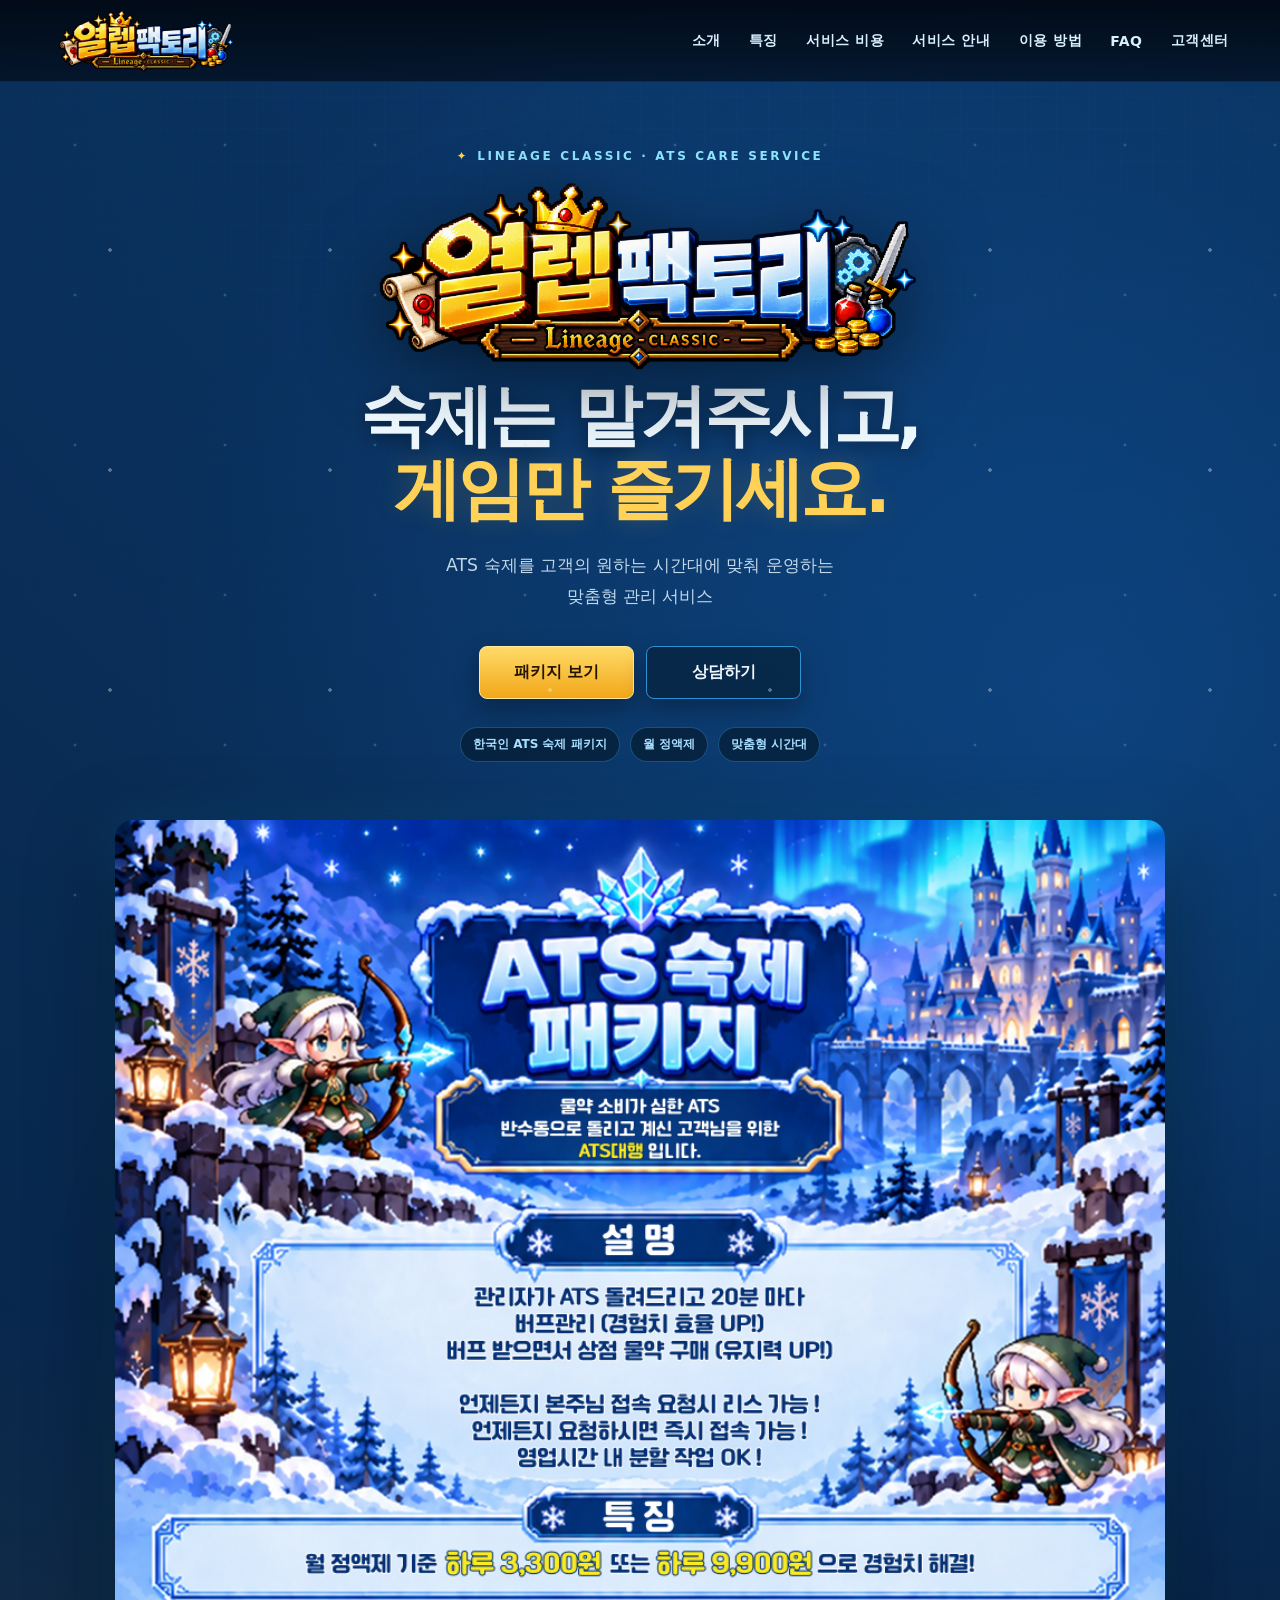
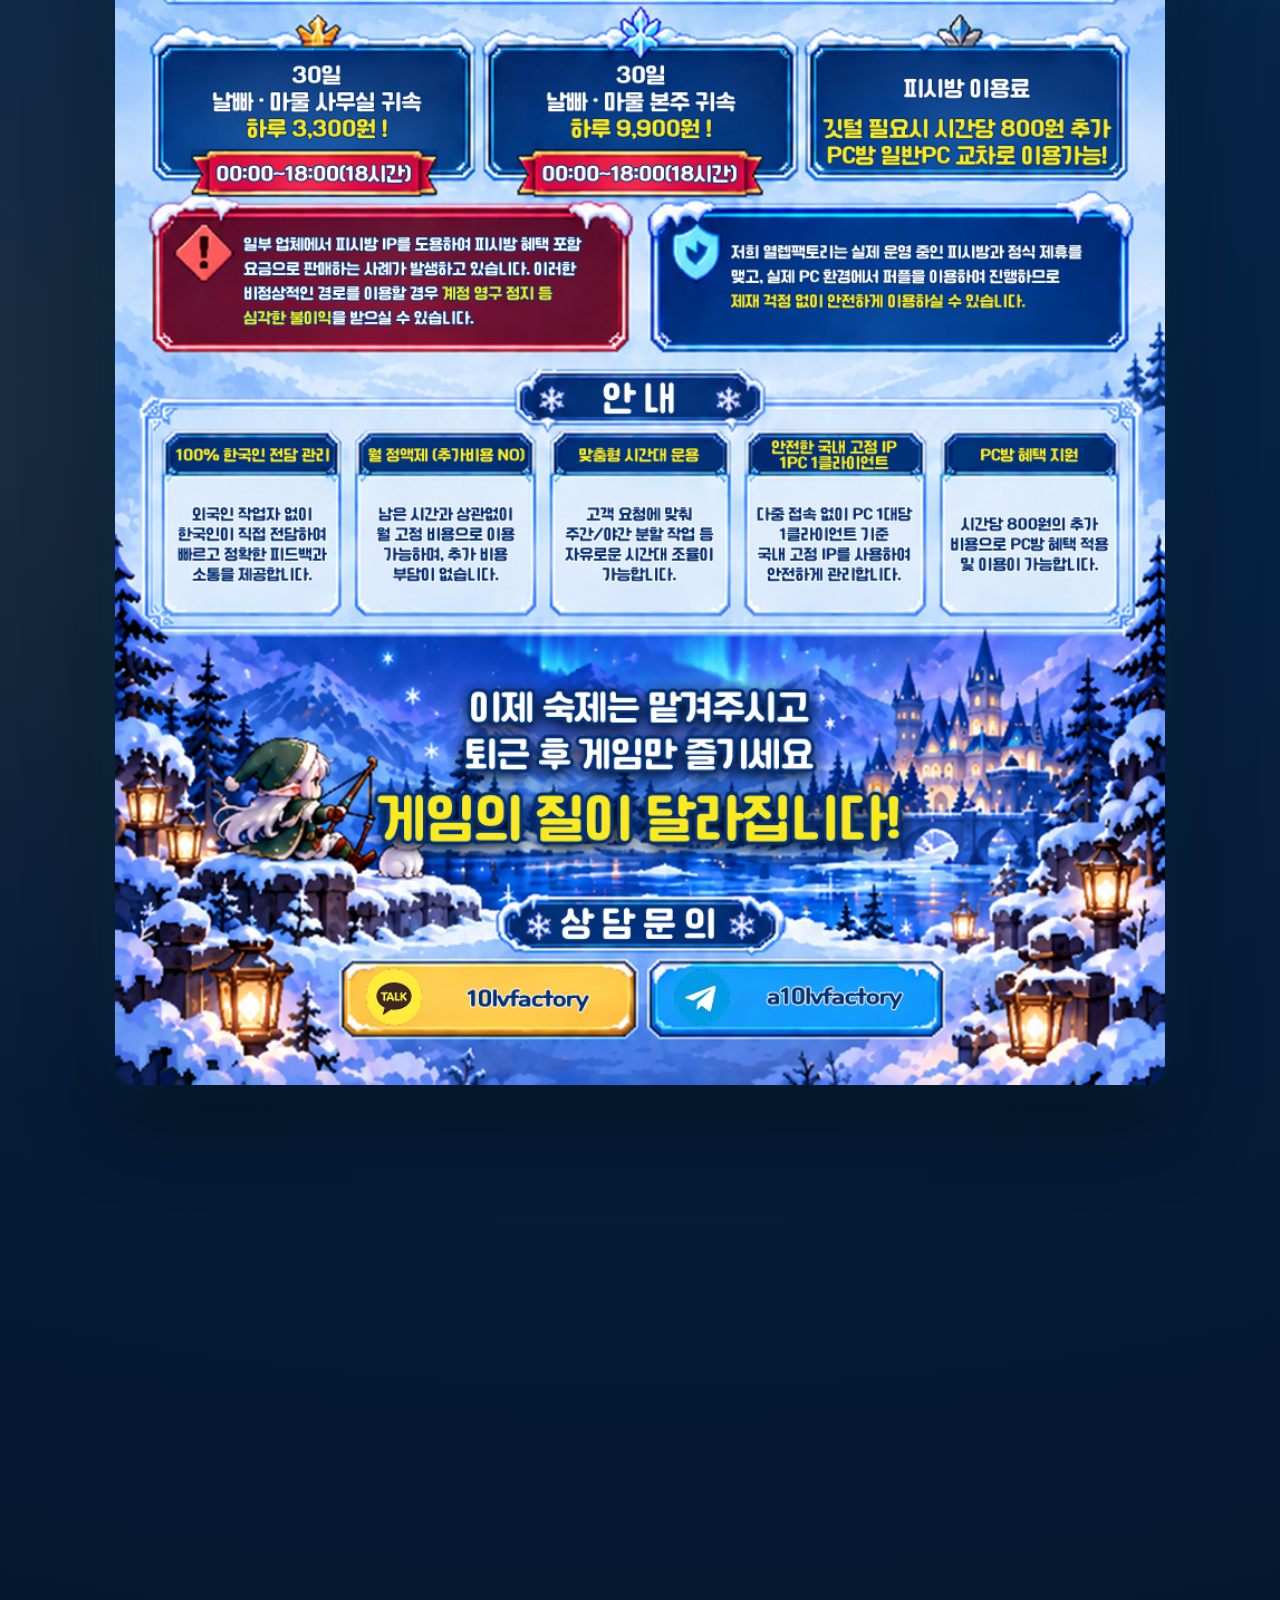
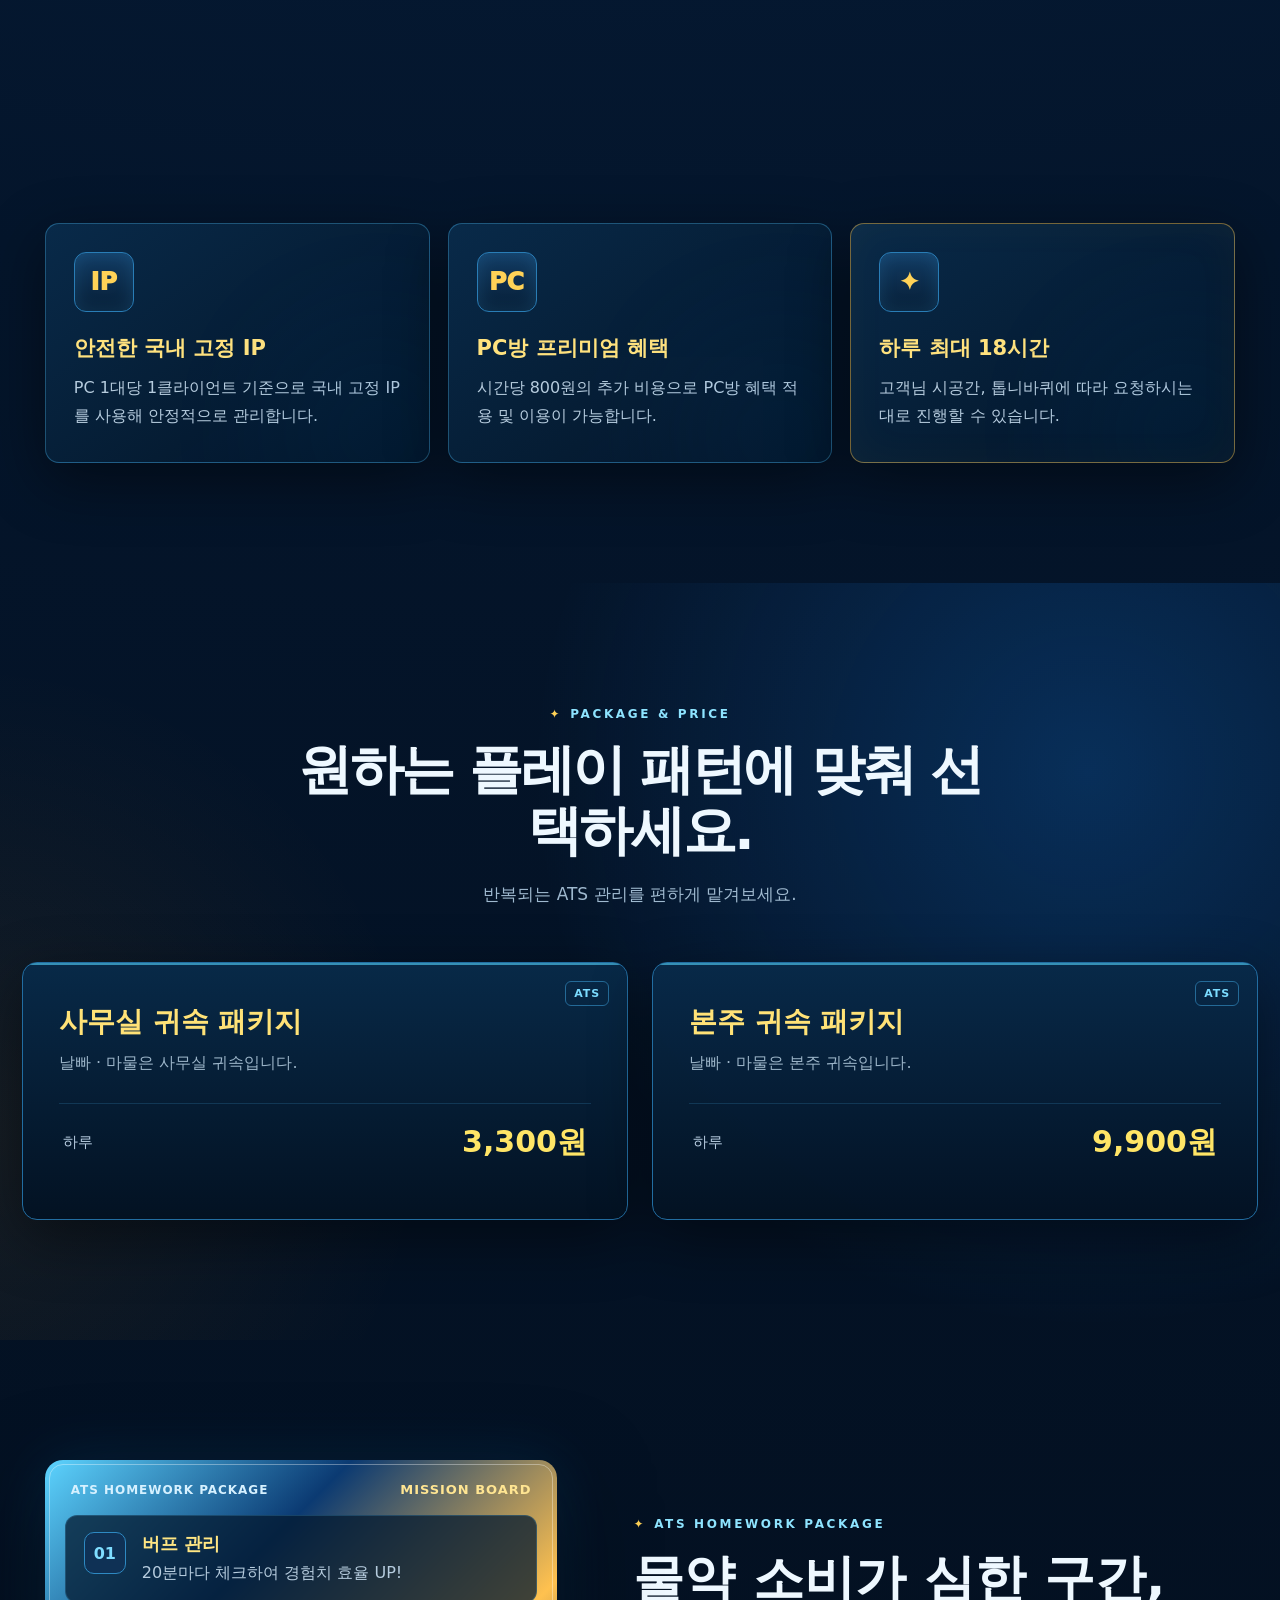
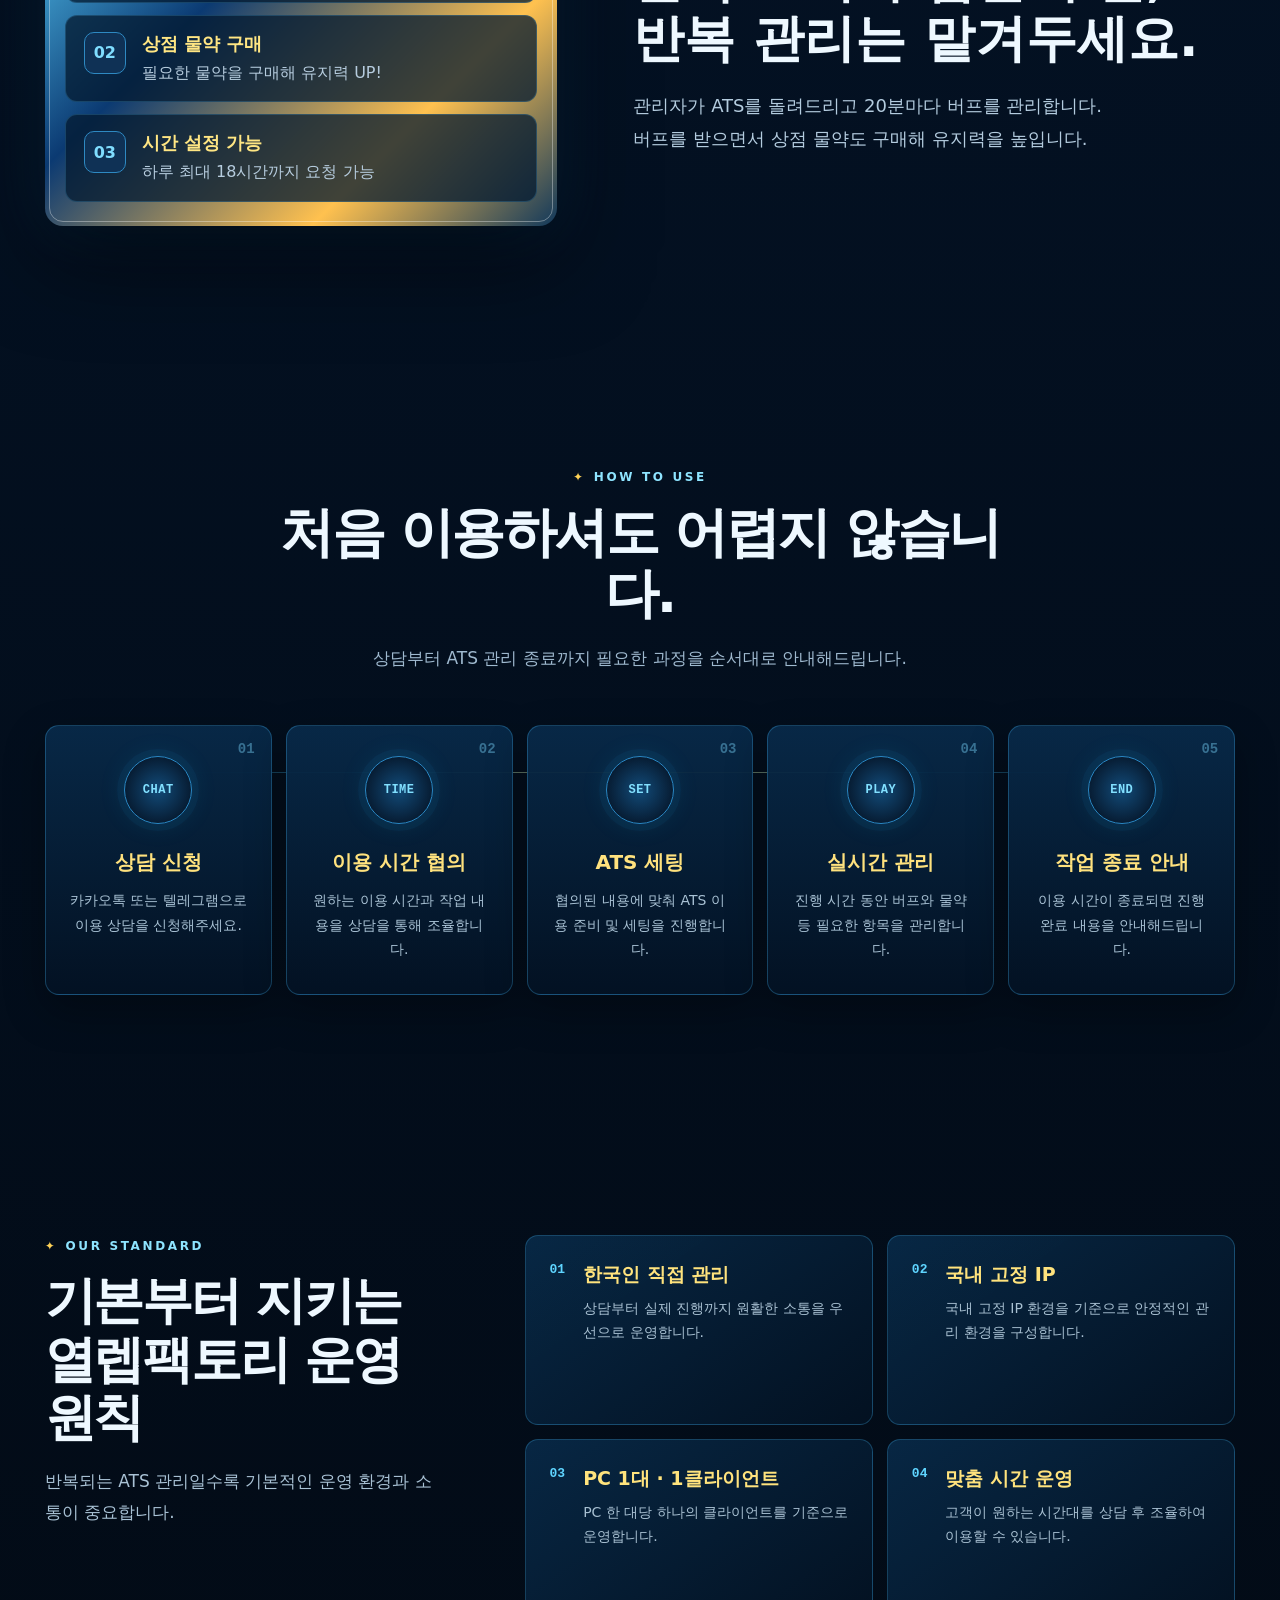
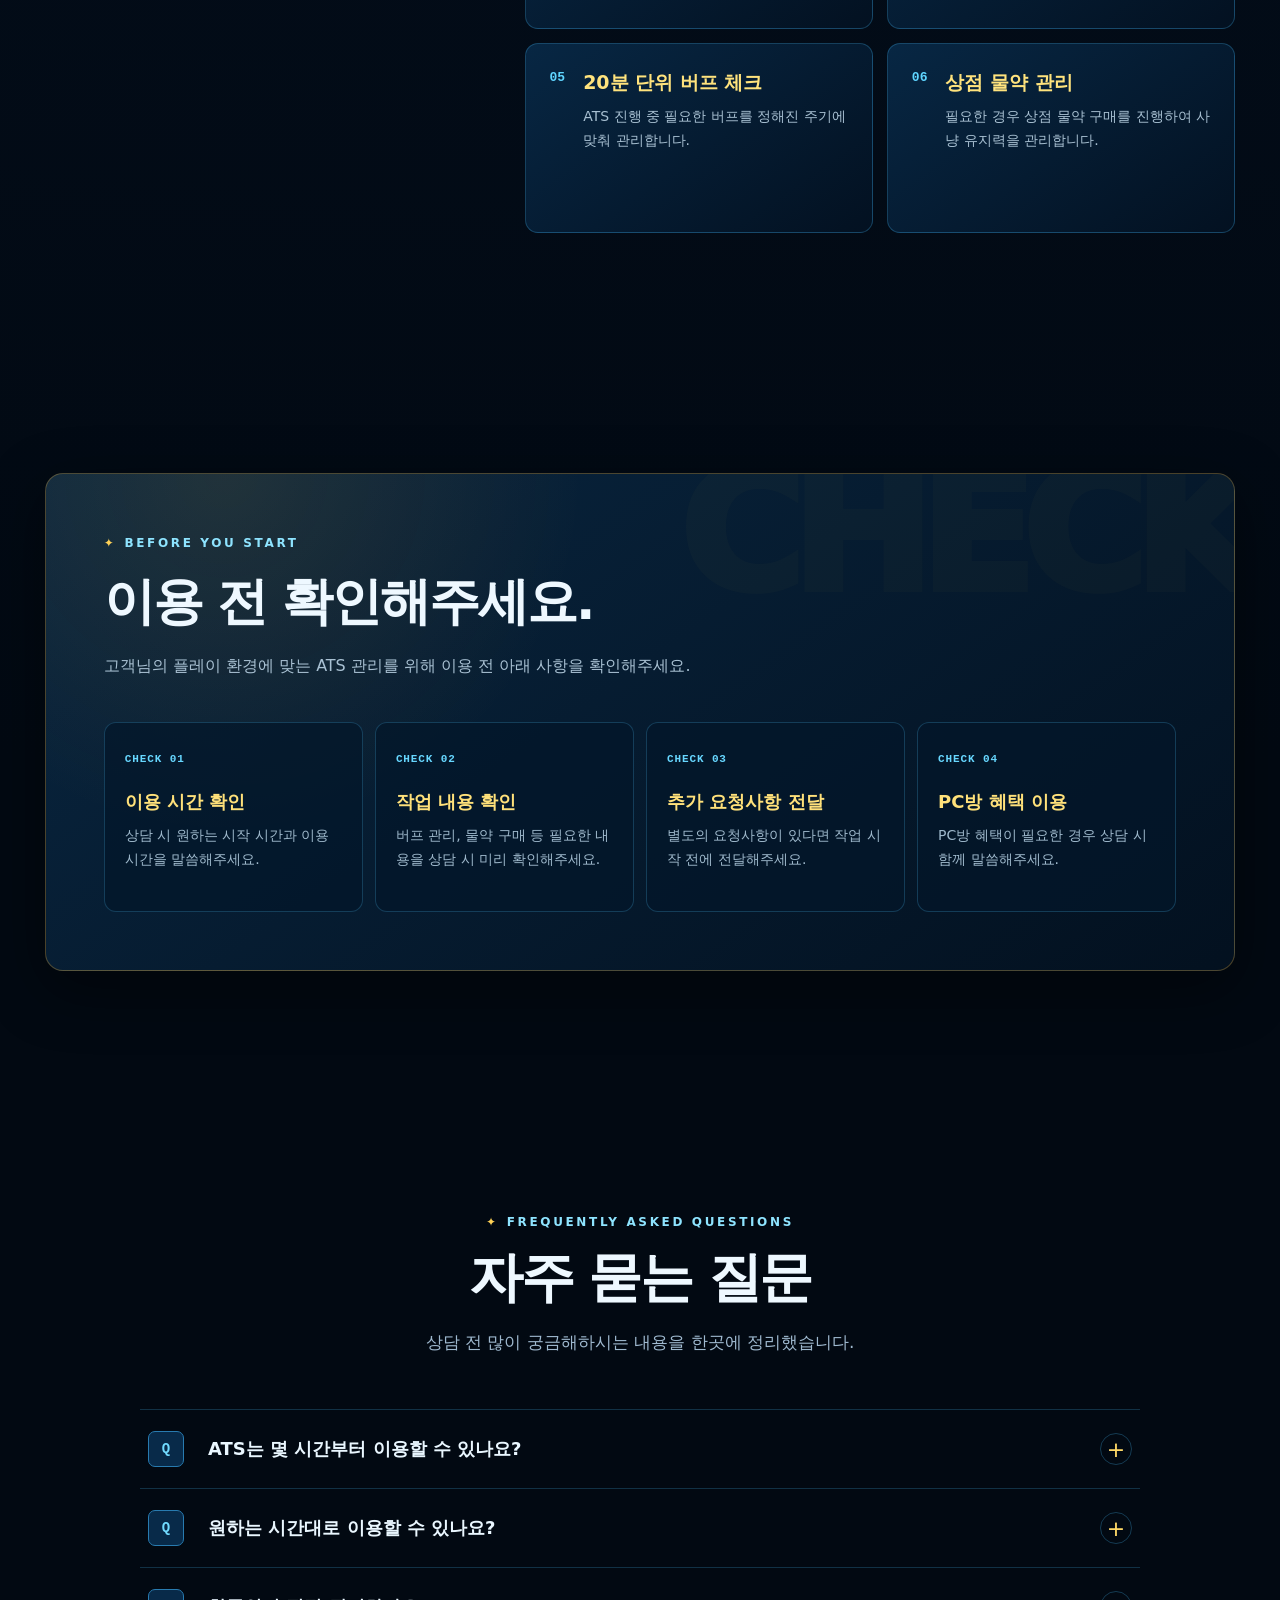
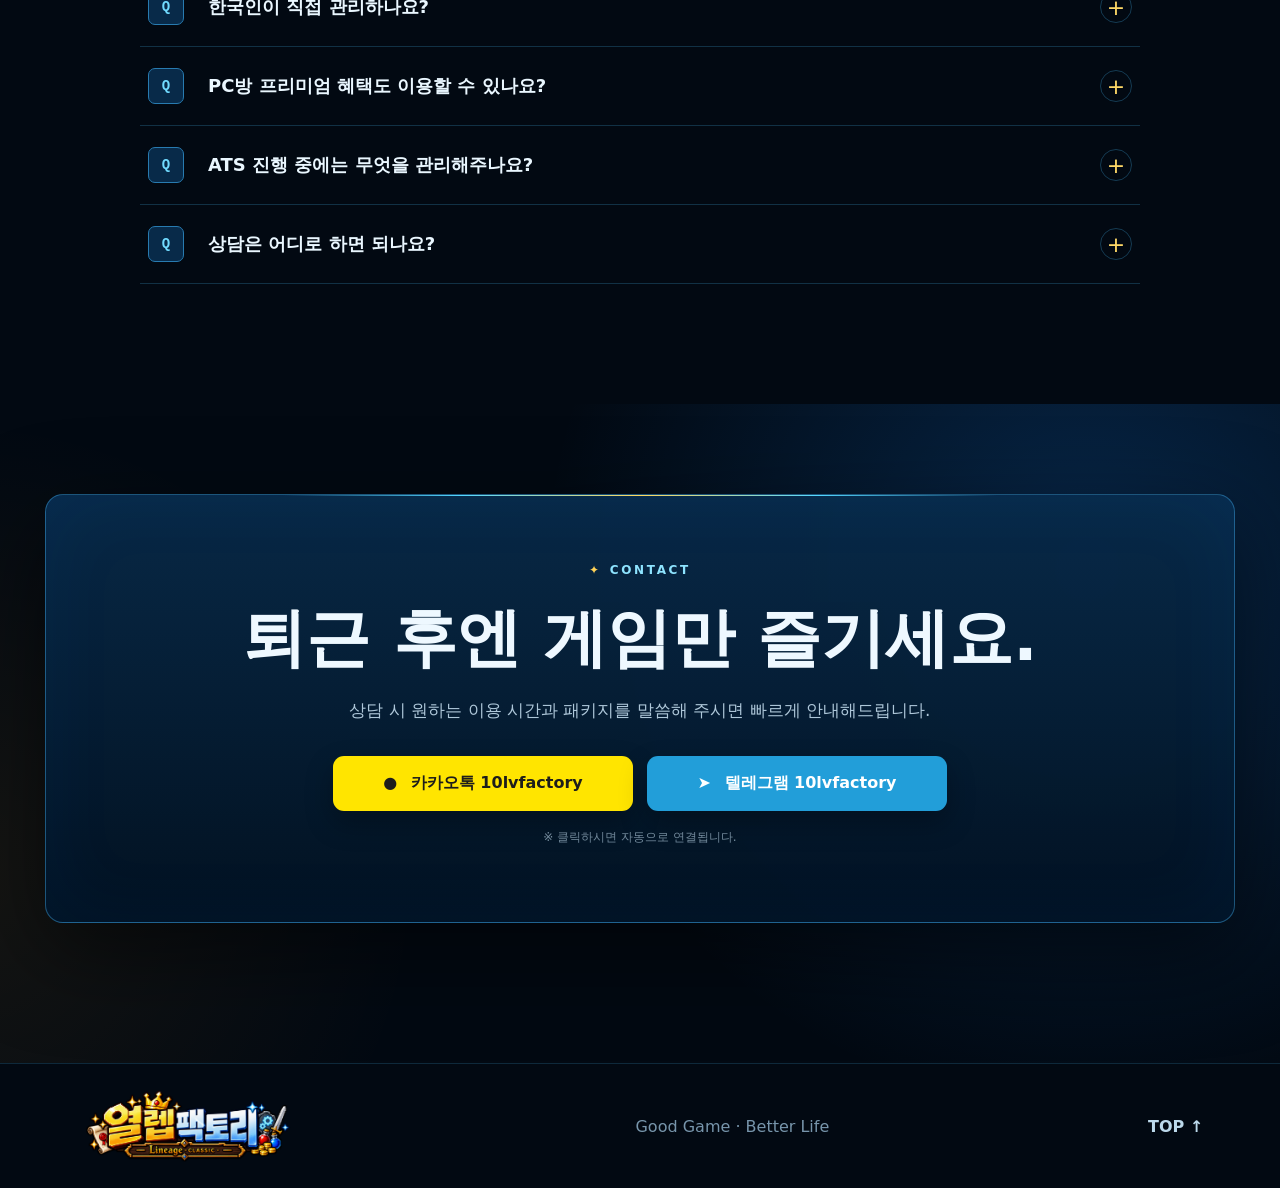
==== index.html @ 070b95c3 "Update index.html" ====
<!doctype html>
<html lang="ko">
<head>
  <meta charset="utf-8" />
  <meta name="viewport" content="width=device-width, initial-scale=1" />
  <meta name="theme-color" content="#04152b" />
  <meta
    name="description"
    content="열렙팩토리 - Lineage Classic ATS 숙제 패키지 안내"
  />
  <title>열렙팩토리 | Lineage Classic</title>
  <link rel="stylesheet" href="styles.css" />
</head>

<body>
  <div class="snow snow-a"></div>
  <div class="snow snow-b"></div>

  <!-- =========================
       HEADER
  ========================== -->
  <header class="site-header" id="top">
    <a class="brand" href="#top" aria-label="열렙팩토리 홈">
      <img
        src="assets/logo.png"
        alt="열렙팩토리 Lineage Classic"
      />
    </a>

    <button
      class="menu-toggle"
      type="button"
      aria-label="메뉴 열기"
      aria-expanded="false"
    >
      ☰
    </button>

    <nav class="nav">
      <a href="#about">소개</a>
      <a href="#features">특징</a>
      <a href="#pricing">서비스 비용</a>
      <a href="#ats">서비스 안내</a>
      <a href="#process">이용 방법</a>
      <a href="#faq">FAQ</a>
      <a href="#contact">고객센터</a>
    </nav>
  </header>

  <main>

    <!-- =========================
         HERO
    ========================== -->
   <section class="hero section" id="about">
  <div class="hero-glow"></div>

  <div class="hero-inner">

    <!-- 상단 : 메인 소개 -->
    <div class="hero-copy reveal">
      <span class="eyebrow">
        LINEAGE CLASSIC · ATS CARE SERVICE
      </span>

      <img
        class="hero-logo"
        src="assets/logo.png"
        alt="열렙팩토리"
      />

      <h1>
        숙제는 맡겨주시고,<br />
        <strong>게임만 즐기세요.</strong>
      </h1>

      <p>
        ATS 숙제를 고객의 원하는 시간대에 맞춰 운영하는<br />
        맞춤형 관리 서비스
      </p>

      <div class="hero-actions">
        <a class="btn btn-primary" href="#pricing">
          패키지 보기
        </a>

        <a class="btn btn-ghost" href="#contact">
          상담하기
        </a>
      </div>

      <div class="trust-row">
        <span>한국인 ATS 숙제 패키지</span>
        <span>월 정액제</span>
        <span>맞춤형 시간대</span>
      </div>
    </div>


    <!-- 하단 : 포스터 -->
    <div class="hero-poster reveal delay-1">
      <img
        src="assets/post.png"
        alt="ATS 숙제 패키지 안내"
        class="poster-preview"
        role="button"
        tabindex="0"
        aria-label="ATS 숙제 패키지 포스터 크게 보기"
      />
    </div>

  </div>
</section>

    <!-- =========================
         FEATURES
    ========================== -->
    <section
      class="section split-section"
      id="features"
    >
      <div class="section-heading reveal">
        <span class="eyebrow">
          WHY YEOLLEV FACTORY
        </span>

        <h2>
          플레이 흐름은 유지하고<br />
          귀찮은 반복은 줄입니다.
        </h2>

        <p>
          물약 소비가 심한 ATS.
          관리자가 직접 돌려드립니다!
        </p>
      </div>

      <div class="feature-grid">
        <article class="game-card reveal">
          <div class="icon">🇰🇷</div>

          <h3>100% 한국인 전담 관리</h3>

          <p>
            외국인 작업자 없이 한국인이 직접 전담하여
            빠르고 정확한 피드백과 소통을 제공합니다.
          </p>
        </article>

        <article class="game-card reveal delay-1">
          <div class="icon">₩</div>

          <h3>월 정액제</h3>

          <p>
            남은 시간과 상관없이 월 고정 비용으로 이용 가능하며,
            추가 비용 부담을 줄였습니다.
          </p>
        </article>

        <article class="game-card reveal delay-2">
          <div class="icon">◷</div>

          <h3>맞춤형 시간대 운용</h3>

          <p>
            주간·야간 고객 요청에 맞춰
            원하는 시간대 조율이 가능합니다.
          </p>
        </article>

        <article class="game-card reveal">
          <div class="icon">IP</div>

          <h3>안전한 국내 고정 IP</h3>

          <p>
            PC 1대당 1클라이언트 기준으로 국내 고정 IP를 사용해
            안정적으로 관리합니다.
          </p>
        </article>

        <article class="game-card reveal delay-1">
          <div class="icon">PC</div>

          <h3>PC방 프리미엄 혜택</h3>

          <p>
            시간당 800원의 추가 비용으로
            PC방 혜택 적용 및 이용이 가능합니다.
          </p>
        </article>

        <article class="game-card reveal delay-2 accent-card">
          <div class="icon">✦</div>

          <h3>하루 최대 18시간</h3>

          <p>
            고객님 시공간, 톱니바퀴에 따라
            요청하시는 대로 진행할 수 있습니다.
          </p>
        </article>
      </div>
    </section>

    <!-- =========================
         PRICE
    ========================== -->
    <section
  class="section pricing-section"
  id="pricing"
>
  <div class="section-heading centered reveal">
    <span class="eyebrow">
      PACKAGE & PRICE
    </span>

    <h2>
      원하는 플레이 패턴에 맞춰 선택하세요.
    </h2>

    <p>
      반복되는 ATS 관리를 편하게 맡겨보세요.
    </p>
  </div>

  <div class="pricing-grid">

    <!-- 첫 번째 카드 -->
    <article class="price-card reveal">
      <div class="badge">ATS</div>

      <h3>사무실 귀속 패키지</h3>

      <p class="price-note">
        날빠 · 마물은 사무실 귀속입니다.
      </p>
      <div class="price-line highlight">
        <span>하루</span>
        <strong>3,300원</strong>
      </div>

    </article>


    <!-- 두 번째 카드 -->
    <article class="price-card reveal delay-1">
      <div class="badge">ATS</div>

      <h3>본주 귀속 패키지</h3>

      <p class="price-note">
날빠 · 마물은 본주 귀속입니다.
      </p>

      
      <div class="price-line highlight">
        <span>하루</span>
        <strong>9,900원</strong>
      </div>

    </article>

  </div>
</section>


    <!-- =========================
         ATS SERVICE
    ========================== -->
    <section
      class="section ats-section"
      id="ats"
    >
      <div class="ats-visual reveal">
        <div class="ui-frame mission-frame">
          <div class="ui-frame-head">
            <span>ATS HOMEWORK PACKAGE</span>
            <b>MISSION BOARD</b>
          </div>

          <div class="mission-list">
            <article>
              <span>01</span>

              <div>
                <strong>버프 관리</strong>
                <p>
                  20분마다 체크하여 경험치 효율 UP!
                </p>
              </div>
            </article>

            <article>
              <span>02</span>

              <div>
                <strong>상점 물약 구매</strong>
                <p>
                  필요한 물약을 구매해 유지력 UP!
                </p>
              </div>
            </article>

            <article>
              <span>03</span>

              <div>
                <strong>시간 설정 가능</strong>
                <p>
                  하루 최대 18시간까지 요청 가능
                </p>
              </div>
            </article>
          </div>
        </div>
      </div>

      <div class="ats-copy reveal delay-1">
        <span class="eyebrow">
          ATS HOMEWORK PACKAGE
        </span>

        <h2>
          물약 소비가 심한 구간,<br />
          반복 관리는 맡겨두세요.
        </h2>

        <p>
          관리자가 ATS를 돌려드리고
          20분마다 버프를 관리합니다.<br />
          버프를 받으면서 상점 물약도 구매해
          유지력을 높입니다.
        </p>
      </div>
    </section>

    <!-- =========================
         HOW TO USE
    ========================== -->
    <section
      class="section process-section"
      id="process"
    >
      <div class="section-heading centered reveal">
        <span class="eyebrow">
          HOW TO USE
        </span>

        <h2>
          처음 이용하셔도 어렵지 않습니다.
        </h2>

        <p>
          상담부터 ATS 관리 종료까지
          필요한 과정을 순서대로 안내해드립니다.
        </p>
      </div>

      <div class="process-grid">
        <article class="process-card reveal">
          <span class="process-number">01</span>
          <div class="process-icon">CHAT</div>

          <h3>상담 신청</h3>

          <p>
            카카오톡 또는 텔레그램으로
            이용 상담을 신청해주세요.
          </p>
        </article>

        <article class="process-card reveal delay-1">
          <span class="process-number">02</span>
          <div class="process-icon">TIME</div>

          <h3>이용 시간 협의</h3>

          <p>
            원하는 이용 시간과 작업 내용을
            상담을 통해 조율합니다.
          </p>
        </article>

        <article class="process-card reveal delay-2">
          <span class="process-number">03</span>
          <div class="process-icon">SET</div>

          <h3>ATS 세팅</h3>

          <p>
            협의된 내용에 맞춰
            ATS 이용 준비 및 세팅을 진행합니다.
          </p>
        </article>

        <article class="process-card reveal">
          <span class="process-number">04</span>
          <div class="process-icon">PLAY</div>

          <h3>실시간 관리</h3>

          <p>
            진행 시간 동안 버프와 물약 등
            필요한 항목을 관리합니다.
          </p>
        </article>

        <article class="process-card reveal delay-1">
          <span class="process-number">05</span>
          <div class="process-icon">END</div>

          <h3>작업 종료 안내</h3>

          <p>
            이용 시간이 종료되면
            진행 완료 내용을 안내해드립니다.
          </p>
        </article>
      </div>
    </section>

    <!-- =========================
         OUR STANDARD
    ========================== -->
    <section
      class="section standard-section"
      id="standard"
    >
      <div class="standard-heading reveal">
        <span class="eyebrow">
          OUR STANDARD
        </span>

        <h2>
          기본부터 지키는<br />
          열렙팩토리 운영 원칙
        </h2>

        <p>
          반복되는 ATS 관리일수록
          기본적인 운영 환경과 소통이 중요합니다.
        </p>
      </div>

      <div class="standard-list">
        <article class="standard-item reveal">
          <span>01</span>

          <div>
            <h3>한국인 직접 관리</h3>
            <p>
              상담부터 실제 진행까지 원활한 소통을
              우선으로 운영합니다.
            </p>
          </div>
        </article>

        <article class="standard-item reveal delay-1">
          <span>02</span>

          <div>
            <h3>국내 고정 IP</h3>
            <p>
              국내 고정 IP 환경을 기준으로
              안정적인 관리 환경을 구성합니다.
            </p>
          </div>
        </article>

        <article class="standard-item reveal">
          <span>03</span>

          <div>
            <h3>PC 1대 · 1클라이언트</h3>
            <p>
              PC 한 대당 하나의 클라이언트를 기준으로
              운영합니다.
            </p>
          </div>
        </article>

        <article class="standard-item reveal delay-1">
          <span>04</span>

          <div>
            <h3>맞춤 시간 운영</h3>
            <p>
              고객이 원하는 시간대를 상담 후 조율하여
              이용할 수 있습니다.
            </p>
          </div>
        </article>

        <article class="standard-item reveal">
          <span>05</span>

          <div>
            <h3>20분 단위 버프 체크</h3>
            <p>
              ATS 진행 중 필요한 버프를
              정해진 주기에 맞춰 관리합니다.
            </p>
          </div>
        </article>

        <article class="standard-item reveal delay-1">
          <span>06</span>

          <div>
            <h3>상점 물약 관리</h3>
            <p>
              필요한 경우 상점 물약 구매를 진행하여
              사냥 유지력을 관리합니다.
            </p>
          </div>
        </article>
      </div>
    </section>

    <!-- =========================
         BEFORE YOU START
    ========================== -->
    <section
      class="section before-section"
      id="before"
    >
      <div class="before-box reveal">
        <div class="before-title">
          <span class="eyebrow">
            BEFORE YOU START
          </span>

          <h2>
            이용 전 확인해주세요.
          </h2>

          <p>
            고객님의 플레이 환경에 맞는 ATS 관리를 위해
            이용 전 아래 사항을 확인해주세요.
          </p>
        </div>

        <div class="check-list">
          <article>
            <span>CHECK 01</span>
            <h3>이용 시간 확인</h3>
            <p>
              상담 시 원하는 시작 시간과
              이용 시간을 말씀해주세요.
            </p>
          </article>

          <article>
            <span>CHECK 02</span>
            <h3>작업 내용 확인</h3>
            <p>
              버프 관리, 물약 구매 등 필요한 내용을
              상담 시 미리 확인해주세요.
            </p>
          </article>

          <article>
            <span>CHECK 03</span>
            <h3>추가 요청사항 전달</h3>
            <p>
              별도의 요청사항이 있다면
              작업 시작 전에 전달해주세요.
            </p>
          </article>

          <article>
            <span>CHECK 04</span>
            <h3>PC방 혜택 이용</h3>
            <p>
              PC방 혜택이 필요한 경우
              상담 시 함께 말씀해주세요.
            </p>
          </article>
        </div>
      </div>
    </section>

    <!-- =========================
         FAQ
    ========================== -->
    <section
      class="section faq-section"
      id="faq"
    >
      <div class="section-heading centered reveal">
        <span class="eyebrow">
          FREQUENTLY ASKED QUESTIONS
        </span>

        <h2>
          자주 묻는 질문
        </h2>

        <p>
          상담 전 많이 궁금해하시는 내용을
          한곳에 정리했습니다.
        </p>
      </div>

      <div class="faq-list">
        <article class="faq-item reveal">
          <button
            class="faq-question"
            type="button"
            aria-expanded="false"
          >
            <span>ATS는 몇 시간부터 이용할 수 있나요?</span>
            <b>+</b>
          </button>

          <div class="faq-answer">
            <p>
              최대 18시간까지 요청하실 수 있습니다.
              자세한 시간은 상담을 통해 조율해주세요.
            </p>
          </div>
        </article>

        <article class="faq-item reveal">
          <button
            class="faq-question"
            type="button"
            aria-expanded="false"
          >
            <span>원하는 시간대로 이용할 수 있나요?</span>
            <b>+</b>
          </button>

          <div class="faq-answer">
            <p>
              주간·야간 등 원하는 시간대를 말씀해주시면
              가능한 일정에 맞춰 조율해드립니다.
            </p>
          </div>
        </article>

        <article class="faq-item reveal">
          <button
            class="faq-question"
            type="button"
            aria-expanded="false"
          >
            <span>한국인이 직접 관리하나요?</span>
            <b>+</b>
          </button>

          <div class="faq-answer">
            <p>
              열렙팩토리는 한국인 전담 관리를 기준으로
              운영하고 있습니다.
            </p>
          </div>
        </article>

        <article class="faq-item reveal">
          <button
            class="faq-question"
            type="button"
            aria-expanded="false"
          >
            <span>PC방 프리미엄 혜택도 이용할 수 있나요?</span>
            <b>+</b>
          </button>

          <div class="faq-answer">
            <p>
              가능합니다.
              현재 시간당 800원의 추가 비용으로
              PC방 혜택 적용이 가능합니다.
            </p>
          </div>
        </article>

        <article class="faq-item reveal">
          <button
            class="faq-question"
            type="button"
            aria-expanded="false"
          >
            <span>ATS 진행 중에는 무엇을 관리해주나요?</span>
            <b>+</b>
          </button>

          <div class="faq-answer">
            <p>
              기본적으로 20분 단위 버프 체크와
              필요한 상점 물약 구매 등을 진행합니다.
              세부 내용은 상담 시 확인해주세요.
            </p>
          </div>
        </article>


        <article class="faq-item reveal">
          <button
            class="faq-question"
            type="button"
            aria-expanded="false"
          >
            <span>상담은 어디로 하면 되나요?</span>
            <b>+</b>
          </button>

          <div class="faq-answer">
            <p>
              페이지 하단의 카카오톡 또는 텔레그램을 통해
              상담을 요청하실 수 있습니다.
            </p>
          </div>
        </article>
      </div>
    </section>

    <!-- =========================
         CONTACT
    ========================== -->
    <section
      class="section contact-section"
      id="contact"
    >
      <div class="contact-card reveal">
        <span class="eyebrow">
          CONTACT
        </span>

        <h2>
          퇴근 후엔 게임만 즐기세요.
        </h2>

        <p>
          상담 시 원하는 이용 시간과 패키지를 말씀해 주시면
          빠르게 안내해드립니다.
        </p>

        <div class="contact-buttons">
<a
  class="contact-btn kakao"
  href="https://open.kakao.com/o/sOMMrWUi"
  target="_blank"
  rel="noopener noreferrer"
>
  <span>●</span>
  카카오톡
  <b>10lvfactory</b>
</a>

<a
  class="contact-btn telegram"
  href="https://t.me/a10lvfactory"
  target="_blank"
  rel="noopener noreferrer"
>
  <span>➤</span>
  텔레그램
  <b>10lvfactory</b>
</a>
      </div>

        <p class="small">
          ※ 클릭하시면 자동으로 연결됩니다.
        </p>
    </section>
  </main>

  <!-- =========================
       FOOTER
  ========================== -->
  <footer>
    <img
      src="assets/logo.png"
      alt="열렙팩토리"
    />

    <p>Good Game · Better Life</p>

    <a href="#top">
      TOP ↑
    </a>
  </footer>


  <!-- 포스터 확대 보기 -->
  <div
    class="poster-lightbox"
    id="posterLightbox"
    aria-hidden="true"
    role="dialog"
    aria-modal="true"
    aria-label="ATS 숙제 패키지 포스터 크게 보기"
  >
    <button
      class="poster-lightbox-close"
      type="button"
      aria-label="포스터 닫기"
    >×</button>

    <img
      src="assets/post.png"
      alt="ATS 숙제 패키지 안내 확대 이미지"
    />
  </div>

  <script src="script.js"></script>
</body>
</html>
---- styles.css ----
:root {
  --bg: #031225;
  --panel: #061c34;
  --panel2: #08294b;
  --cyan: #2bbcff;
  --cyan2: #8ee4ff;
  --gold: #ffd257;
  --gold2: #ff9e1f;
  --text: #eef8ff;
  --muted: #9fb9cf;
  --line: rgba(79, 195, 255, 0.35);
  --shadow: 0 18px 60px rgba(0, 0, 0, 0.45);
}

* {
  box-sizing: border-box;
}

html {
  scroll-behavior: smooth;
  width: 100%;
  max-width: 100%;
  overflow-x: hidden;
}

body {
  margin: 0;
  width: 100%;
  max-width: 100%;
  overflow-x: hidden;

  background: #020b18;
  color: var(--text);
  font-family: "Noto Sans KR", "Malgun Gothic", system-ui, sans-serif;

  background-image:
    radial-gradient(
      circle at 50% 0%,
      #0b3565 0,
      #04152b 38%,
      #020912 78%
    );
}

a {
  color: inherit;
  text-decoration: none;
}

img {
  display: block;
  max-width: 100%;
}

body::before {
  content: "";
  position: fixed;
  inset: 0;
  pointer-events: none;
  background:
    linear-gradient(rgba(36, 161, 255, 0.03) 1px, transparent 1px),
    linear-gradient(90deg, rgba(36, 161, 255, 0.03) 1px, transparent 1px);
  background-size: 32px 32px;
  mask-image: linear-gradient(to bottom, black, transparent 70%);
  z-index: -1;
}

/* Snow */
.snow {
  position: fixed;
  inset: -80px 0 0;
  z-index: 20;
  pointer-events: none;
  background-repeat: repeat;
  background-size: 220px 220px;
  opacity: 0.35;
}

.snow-a {
  background-image: radial-gradient(circle, #fff 0 1.5px, transparent 2px);
  animation: snow 17s linear infinite;
}

.snow-b {
  background-image: radial-gradient(circle, #9fe5ff 0 1px, transparent 1.8px);
  background-size: 150px 150px;
  animation: snow 26s linear infinite reverse;
  opacity: 0.22;
}

@keyframes snow {
  to {
    transform: translate3d(20px, 220px, 0);
  }
}

/* Header */
.site-header {
  position: fixed;
  top: 0;
  left: 0;
  right: 0;
  height: 82px;
  padding: 9px clamp(18px, 4vw, 64px);
  display: flex;
  align-items: center;
  justify-content: space-between;
  z-index: 50;
  background: linear-gradient(
    to bottom,
    rgba(2, 9, 20, 0.96),
    rgba(2, 9, 20, 0.66)
  );
  backdrop-filter: blur(14px);
  border-bottom: 1px solid rgba(85, 196, 255, 0.18);
}

.brand {
  width: 270px;
  max-width: 48vw;
}

.brand img {
  height: 62px;
  width: 100%;
  object-fit: contain;
  object-position: left center;
}

.nav {
  display: flex;
  gap: 28px;
  align-items: center;
}

.nav a {
  position: relative;
  font-weight: 800;
  color: #d8efff;
  font-size: 14px;
  letter-spacing: 0.04em;
}

.nav a::after {
  content: "";
  position: absolute;
  left: 0;
  right: 100%;
  bottom: -9px;
  height: 2px;
  background: var(--gold);
  transition: 0.25s;
}

.nav a:hover::after {
  right: 0;
}

.menu-toggle {
  display: none;
  padding: 6px 10px;
  background: transparent;
  border: 1px solid var(--line);
  border-radius: 8px;
  color: #fff;
  font-size: 22px;
}

/* Common */
.section {
  position: relative;
  width: 100%;
  max-width: 1780px;
  margin: auto;
  padding: 120px clamp(22px, 3.5vw, 68px);
}

.eyebrow {
  display: inline-flex;
  align-items: center;
  gap: 8px;
  margin-bottom: 18px;
  color: var(--cyan2);
  font-size: 12px;
  font-weight: 900;
  letter-spacing: 0.22em;
}

.eyebrow::before {
  content: "✦";
  color: var(--gold);
}

/* Hero */
.hero {
  min-height: 100vh;
  display: flex;
  align-items: center;
  justify-content: center;
  padding-top: 150px;
  text-align: center;
}

.hero::before,
.pricing-section::before,
.contact-section::before {
  content: "";
  position: absolute;
  inset: 0 -20vw;
  background:
    radial-gradient(
      circle at 75% 25%,
      rgba(23, 137, 255, 0.23),
      transparent 38%
    ),
    radial-gradient(
      circle at 12% 72%,
      rgba(255, 169, 29, 0.08),
      transparent 28%
    );
  z-index: -2;
}

.hero-glow {
  position: absolute;
  width: 620px;
  height: 620px;
  left: 50%;
  top: 50%;
  border-radius: 50%;
  background: #0b75ff;
  filter: blur(150px);
  opacity: 0.12;
  transform: translate(-50%, -50%);
  z-index: -1;
}

.hero-copy {
  width: 100%;
  max-width: 960px;
  margin: 0 auto;
}

.hero-logo {
  width: min(760px, 100%);
  height: 190px;
  margin: 0 auto 8px;
  object-fit: contain;
  object-position: center;
  filter: drop-shadow(0 18px 38px rgba(0, 0, 0, 0.5));
}

.hero h1 {
  margin: 0 0 24px;
  font-size: clamp(38px, 5.3vw, 78px);
  line-height: 1.08;
  letter-spacing: -0.05em;
  text-shadow: 0 4px 20px rgba(0, 0, 0, 0.45);
}

.hero h1 strong {
  color: var(--gold);
  text-shadow: 0 0 24px rgba(255, 194, 51, 0.18);
}

.hero-copy > p {
  max-width: 760px;
  margin-left: auto;
  margin-right: auto;
  color: #c1d8ea;
  font-size: clamp(16px, 1.35vw, 21px);
  line-height: 1.8;
}

.hero-actions {
  display: flex;
  justify-content: center;
  gap: 12px;
  margin: 34px 0 28px;
}

.btn {
  display: inline-flex;
  align-items: center;
  justify-content: center;
  min-width: 155px;
  padding: 15px 22px;
  border-radius: 8px;
  font-weight: 900;
  transition: 0.25s;
  box-shadow: 0 10px 25px rgba(0, 0, 0, 0.28);
}

.btn-primary {
  background: linear-gradient(180deg, #ffdb68, #f2a719);
  border: 1px solid #ffe9a1;
  color: #251500;
}

.btn-primary:hover {
  transform: translateY(-2px);
  filter: brightness(1.06);
}

.btn-ghost {
  border: 1px solid #2c92d3;
  background: rgba(7, 35, 61, 0.75);
}

.btn-ghost:hover {
  background: #0b3a61;
}

.trust-row {
  display: flex;
  justify-content: center;
  gap: 10px;
  flex-wrap: wrap;
}

.trust-row span {
  padding: 8px 12px;
  border: 1px solid rgba(70, 187, 255, 0.3);
  border-radius: 999px;
  background: rgba(5, 28, 51, 0.72);
  color: #a9dfff;
  font-size: 12px;
  font-weight: 800;
}

/* Section headings */
.section-heading {
  max-width: 720px;
  margin-bottom: 52px;
}

.section-heading.centered {
  margin: 0 auto 52px;
  text-align: center;
}

.section-heading h2 {
  margin: 0 0 18px;
  font-size: clamp(34px, 4.2vw, 60px);
  line-height: 1.14;
  letter-spacing: -0.045em;
}

.section-heading p {
  color: var(--muted);
  font-size: 17px;
  line-height: 1.8;
}

/* Features */
.feature-grid {
  display: grid;
  grid-template-columns: repeat(3, 1fr);
  gap: 18px;
}

.game-card {
  position: relative;
  min-height: 240px;
  padding: 28px;
  overflow: hidden;
  border: 1px solid var(--line);
  border-radius: 14px;
  background:
    linear-gradient(145deg, rgba(9, 43, 75, 0.95), rgba(3, 20, 38, 0.92));
  box-shadow: var(--shadow);
}

.game-card::after {
  content: "";
  position: absolute;
  width: 180px;
  height: 180px;
  right: -40px;
  bottom: -60px;
  border-radius: 50%;
  background: #138fff;
  filter: blur(80px);
  opacity: 0.09;
}

.game-card .icon {
  width: 60px;
  height: 60px;
  display: grid;
  place-items: center;
  margin-bottom: 22px;
  border: 1px solid #297db6;
  border-radius: 12px;
  background: linear-gradient(#123b63, #071e36);
  color: var(--gold);
  font-size: 24px;
  font-weight: 950;
  box-shadow: inset 0 0 18px rgba(69, 187, 255, 0.16);
}

.game-card h3 {
  margin: 0 0 12px;
  color: #ffe27e;
  font-size: 21px;
}

.game-card p {
  margin: 0;
  color: #b6ccde;
  line-height: 1.75;
}

.accent-card {
  border-color: rgba(255, 197, 75, 0.45);
  box-shadow:
    0 18px 60px rgba(0, 0, 0, 0.45),
    inset 0 0 45px rgba(255, 179, 39, 0.04);
}

/* Pricing */
.pricing-section {
  max-width: none;
  padding-left: max(22px, calc((100vw - 1500px) / 2 + 6vw));
  padding-right: max(22px, calc((100vw - 1500px) / 2 + 6vw));
}

.pricing-grid {
  display: grid;
  grid-template-columns: repeat(2, minmax(0, 1fr));
  gap: 24px;

  width: 100%;
  max-width: 1300px;
  margin: auto;
}

.price-card {
  position: relative;

  width: 100%;
  max-width: none;

  padding: 38px 36px;
  overflow: hidden;

  border: 1px solid #226da1;
  border-radius: 15px;

  background:
    linear-gradient(
      180deg,
      rgba(8, 42, 73, 0.98),
      rgba(3, 18, 35, 0.98)
    );

  box-shadow: var(--shadow);
}

.price-card::before {
  content: "";
  position: absolute;
  inset: 0;
  border-top: 2px solid rgba(85, 214, 255, 0.6);
  pointer-events: none;
}

.badge {
  position: absolute;
  right: 18px;
  top: 18px;
  padding: 5px 8px;
  border: 1px solid #246a97;
  border-radius: 6px;
  color: #7cdcff;
  font-size: 11px;
  font-weight: 900;
  letter-spacing: 0.08em;
}

.price-card h3 {
  margin: 2px 0 9px;
  color: #ffe277;
  font-size: 28px;
}

.price-note {
  margin: 0 0 28px;
  color: #9bb4c8;
  line-height: 1.6;
}

.price-line {
  display: flex;
  align-items: center;
  justify-content: space-between;
  padding: 18px 4px;
  border-top: 1px solid rgba(73, 178, 238, 0.18);
  color: #b7cce0;
  font-size: 15px;
}

.price-line strong {
  color: #fff;
  font-size: 30px;
}

.price-line.highlight strong {
  color: #ffe566;
}

.pill {
  display: table;
  margin: 22px auto 0;
  padding: 9px 14px;
  border-radius: 7px;
  background: linear-gradient(#ffd95d, #ef9e15);
  color: #2a1600;
  font-size: 13px;
  font-weight: 950;
}

/* UI frame used by ATS mission board */
.ui-frame {
  position: relative;
  padding: 10px;
  border-radius: 18px;
  background:
    linear-gradient(135deg, #5dd4ff, #0b3a72 35%, #ffc14f 72%, #11385b);
  box-shadow:
    0 30px 90px rgba(0, 0, 0, 0.55),
    0 0 60px rgba(31, 161, 255, 0.15);
}

.ui-frame::before {
  content: "";
  position: absolute;
  inset: 4px;
  border: 1px solid rgba(255, 255, 255, 0.35);
  border-radius: 14px;
  pointer-events: none;
}

.ui-frame > * {
  position: relative;
  z-index: 1;
}

.ui-frame-head {
  display: flex;
  align-items: center;
  justify-content: space-between;
  padding: 12px 16px 10px;
  color: #d6f1ff;
  font-size: 12px;
  font-weight: 900;
  letter-spacing: 0.08em;
}

.ui-frame-head b {
  color: #ffe592;
  font-size: 13px;
}

.mission-frame {
  width: min(560px, 100%);
  background:
    linear-gradient(135deg, #5dd4ff, #0b3a72 35%, #ffc14f 72%, #11385b);
}

/* ATS */
.ats-section {
  display: grid;
  grid-template-columns: 0.92fr 1.08fr;
  gap: 76px;
  align-items: center;
}

.mission-list {
  display: grid;
  gap: 12px;
  padding: 8px 10px 14px;
}

.mission-list article {
  display: flex;
  align-items: flex-start;
  gap: 16px;
  padding: 16px 18px;
  border: 1px solid rgba(97, 199, 255, 0.2);
  border-radius: 12px;
  background: rgba(4, 27, 49, 0.76);
}

.mission-list span {
  width: 42px;
  height: 42px;
  flex: 0 0 42px;
  display: grid;
  place-items: center;
  border: 1px solid #2e89c2;
  border-radius: 10px;
  background: #0f3155;
  color: #7fddff;
  font-weight: 900;
}

.mission-list strong {
  display: block;
  margin-bottom: 4px;
  color: #ffe683;
  font-size: 18px;
}

.mission-list p {
  margin: 0;
  color: #b6ccde;
  line-height: 1.6;
}

.ats-copy h2 {
  margin: 0 0 22px;
  font-size: clamp(34px, 4vw, 58px);
  line-height: 1.16;
}

.ats-copy > p {
  color: #b4ccdf;
  font-size: 18px;
  line-height: 1.8;
}

/* Contact */
.contact-section {
  padding-top: 90px;
  padding-bottom: 140px;
}

.contact-card {
  position: relative;
  max-width: 1200px;
  margin: auto;
  padding: 64px 38px;
  overflow: hidden;
  border: 1px solid rgba(68, 185, 255, 0.4);
  border-radius: 18px;
  background:
    linear-gradient(180deg, rgba(8, 42, 73, 0.96), rgba(2, 18, 34, 0.97));
  text-align: center;
  box-shadow:
    0 30px 90px rgba(0, 0, 0, 0.5),
    inset 0 0 80px rgba(0, 125, 255, 0.06);
}

.contact-card::before {
  content: "";
  position: absolute;
  left: 20%;
  right: 20%;
  top: -2px;
  height: 3px;
  background:
    linear-gradient(90deg, transparent, #53d7ff, #ffd85b, #53d7ff, transparent);
}

.contact-card h2 {
  margin: 0 0 16px;
  font-size: clamp(38px, 5vw, 64px);
}

.contact-card > p {
  color: #aec7d9;
  font-size: 17px;
}

.contact-buttons {
  display: flex;
  justify-content: center;
  gap: 14px;
  margin-top: 34px;
  flex-wrap: wrap;
}

.contact-btn {
  min-width: 300px;
  padding: 17px 22px;
  border-radius: 11px;
  font-weight: 900;
  box-shadow: 0 12px 28px rgba(0, 0, 0, 0.28);
}

.contact-btn span {
  margin-right: 8px;
}

.kakao {
  background: #ffe500;
  color: #1d1d1b;
}

.telegram {
  background: #229ed9;
  color: white;
}

.small {
  margin-top: 18px;
  font-size: 12px !important;
  opacity: 0.65;
}

/* Footer */
footer {
  max-width: 1500px;
  min-height: 120px;
  margin: auto;
  padding: 26px clamp(22px, 6vw, 100px);
  display: flex;
  align-items: center;
  justify-content: space-between;
  gap: 20px;
  border-top: 1px solid rgba(74, 186, 246, 0.18);
  color: #7795ab;
}

footer img {
  width: 240px;
  height: 72px;
  object-fit: contain;
  object-position: left center;
}

footer a {
  color: #bcd9eb;
  font-weight: 900;
}

/* Reveal animation */
.reveal {
  opacity: 0;
  transform: translateY(28px);
  transition:
    opacity 0.75s ease,
    transform 0.75s ease;
}

.reveal.visible {
  opacity: 1;
  transform: none;
}

.delay-1 {
  transition-delay: 0.09s;
}

.delay-2 {
  transition-delay: 0.18s;
}

/* Tablet */
@media (max-width: 1000px) {
  .site-header {
    height: 70px;
  }

  .brand {
    width: 220px;
  }

  .brand img {
    height: 54px;
  }

  .menu-toggle {
    display: block;
  }

  .nav {
    display: none;
    position: absolute;
    left: 16px;
    right: 16px;
    top: 74px;
    flex-direction: column;
    gap: 0;
    padding: 8px;
    border: 1px solid var(--line);
    border-radius: 12px;
    background: rgba(2, 14, 28, 0.98);
    box-shadow: var(--shadow);
  }

  .nav.open {
    display: flex;
  }

  .nav a {
    width: 100%;
    padding: 14px;
  }

  .nav a::after {
    display: none;
  }

  .hero {
    padding-top: 120px;
  }

  .hero-logo {
    height: 130px;
  }

  .feature-grid {
    grid-template-columns: 1fr 1fr;
  }

  .ats-section {
    grid-template-columns: 1fr;
  }

  .ats-visual {
    display: flex;
    justify-content: center;
  }

  .ats-copy {
    max-width: 760px;
    margin: 0 auto;
    text-align: center;
  }
}

/* Mobile */
@media (max-width: 650px) {
  .section {
    padding: 90px 18px;
  }

  .hero {
    min-height: 100svh;
    padding-top: 110px;
  }

  .hero-logo {
    height: 96px;
  }

  .hero-actions {
    flex-direction: column;
  }

  .btn {
    width: 100%;
  }

  .feature-grid {
    grid-template-columns: 1fr;
  }

  .price-card {
    padding: 30px 22px;
  }

  .price-card h3 {
    padding-right: 50px;
    font-size: 24px;
  }

  .price-line strong {
    font-size: 25px;
  }

  .game-card {
    min-height: 0;
  }

  .contact-card {
    padding: 50px 18px;
  }

  .contact-btn {
    min-width: 100%;
    width: 100%;
  }

  footer {
    flex-direction: column;
    text-align: center;
  }

  footer img {
    object-position: center;
  }

  .ui-frame {
    padding: 6px;
    border-radius: 12px;
  }

  .mission-list article {
    padding: 14px;
  }
 .pricing-grid {
  grid-template-columns: 1fr;
  gap: 18px;
}
}

/* =========================================================
   HOW TO USE
========================================================= */
.process-section {
  max-width: 1500px;
}

.process-grid {
  position: relative;
  display: grid;
  grid-template-columns: repeat(5, 1fr);
  gap: 14px;
  max-width: 1380px;
  margin: 0 auto;
}

.process-grid::before {
  content: "";
  position: absolute;
  left: 8%;
  right: 8%;
  top: 47px;
  height: 1px;
  background:
    linear-gradient(
      90deg,
      transparent,
      rgba(72, 198, 255, 0.55),
      rgba(255, 202, 76, 0.55),
      rgba(72, 198, 255, 0.55),
      transparent
    );
}

.process-card {
  position: relative;
  min-height: 270px;
  padding: 30px 22px 26px;
  border: 1px solid rgba(72, 190, 255, 0.28);
  border-radius: 14px;
  background:
    linear-gradient(
      180deg,
      rgba(8, 42, 73, 0.95),
      rgba(3, 18, 35, 0.96)
    );
  text-align: center;
  box-shadow: 0 16px 42px rgba(0, 0, 0, 0.3);
}

.process-number {
  position: absolute;
  top: 15px;
  right: 16px;
  color: rgba(125, 218, 255, 0.42);
  font-family: monospace;
  font-size: 14px;
  font-weight: 900;
}

.process-icon {
  position: relative;
  width: 68px;
  height: 68px;
  display: grid;
  place-items: center;
  margin: 0 auto 25px;
  border: 1px solid #2a88c4;
  border-radius: 50%;
  background:
    radial-gradient(
      circle,
      #124b79,
      #071d34 70%
    );
  color: #82e0ff;
  font-family: monospace;
  font-size: 12px;
  font-weight: 900;
  letter-spacing: 0.04em;
  box-shadow:
    0 0 0 7px rgba(30, 150, 220, 0.06),
    0 0 28px rgba(43, 188, 255, 0.12);
  z-index: 1;
}

.process-card h3 {
  margin: 0 0 12px;
  color: #ffe27e;
  font-size: 20px;
}

.process-card p {
  margin: 0;
  color: #a9c2d5;
  font-size: 14px;
  line-height: 1.75;
}


/* =========================================================
   OUR STANDARD
========================================================= */
.standard-section {
  display: grid;
  grid-template-columns: 0.72fr 1.28fr;
  gap: 80px;
  align-items: start;
}

.standard-heading {
  position: sticky;
  top: 135px;
}

.standard-heading h2 {
  margin: 0 0 20px;
  font-size: clamp(36px, 4vw, 58px);
  line-height: 1.14;
  letter-spacing: -0.045em;
}

.standard-heading > p {
  max-width: 500px;
  margin: 0;
  color: #a9c2d5;
  font-size: 17px;
  line-height: 1.8;
}

.standard-list {
  display: grid;
  grid-template-columns: 1fr 1fr;
  gap: 14px;
}

.standard-item {
  min-height: 190px;
  display: flex;
  gap: 18px;
  padding: 26px 24px;
  border: 1px solid rgba(73, 184, 244, 0.27);
  border-radius: 13px;
  background:
    linear-gradient(
      145deg,
      rgba(8, 42, 72, 0.92),
      rgba(3, 18, 34, 0.94)
    );
}

.standard-item > span {
  flex: 0 0 auto;
  color: #5fd5ff;
  font-family: monospace;
  font-size: 13px;
  font-weight: 900;
}

.standard-item h3 {
  margin: 0 0 9px;
  color: #ffe37d;
  font-size: 19px;
}

.standard-item p {
  margin: 0;
  color: #a8c0d2;
  font-size: 14px;
  line-height: 1.7;
}


/* =========================================================
   BEFORE YOU START
========================================================= */
.before-section {
  max-width: 1500px;
}

.before-box {
  position: relative;
  padding: 58px;
  overflow: hidden;
  border: 1px solid rgba(255, 190, 66, 0.28);
  border-radius: 18px;
  background:
    radial-gradient(
      circle at 15% 0%,
      rgba(255, 180, 38, 0.1),
      transparent 32%
    ),
    linear-gradient(
      145deg,
      rgba(9, 39, 66, 0.97),
      rgba(3, 17, 32, 0.98)
    );
  box-shadow: var(--shadow);
}

.before-box::after {
  content: "CHECK";
  position: absolute;
  right: -15px;
  top: -40px;
  color: rgba(255, 219, 105, 0.025);
  font-size: 170px;
  font-weight: 950;
  letter-spacing: -0.08em;
  pointer-events: none;
}

.before-title {
  position: relative;
  max-width: 650px;
  margin-bottom: 42px;
  z-index: 1;
}

.before-title h2 {
  margin: 0 0 15px;
  font-size: clamp(34px, 4vw, 54px);
  letter-spacing: -0.04em;
}

.before-title > p {
  margin: 0;
  color: #a9c1d3;
  line-height: 1.75;
}

.check-list {
  position: relative;
  display: grid;
  grid-template-columns: repeat(4, 1fr);
  gap: 12px;
  z-index: 1;
}

.check-list article {
  min-height: 190px;
  padding: 24px 20px;
  border: 1px solid rgba(79, 195, 255, 0.22);
  border-radius: 12px;
  background: rgba(3, 23, 42, 0.72);
}

.check-list span {
  display: inline-block;
  margin-bottom: 25px;
  color: #67d7ff;
  font-family: monospace;
  font-size: 11px;
  font-weight: 900;
  letter-spacing: 0.08em;
}

.check-list h3 {
  margin: 0 0 10px;
  color: #ffe17a;
  font-size: 18px;
}

.check-list p {
  margin: 0;
  color: #9fb9cc;
  font-size: 14px;
  line-height: 1.7;
}


/* =========================================================
   FAQ
========================================================= */
.faq-section {
  max-width: 1250px;
}

.faq-list {
  max-width: 1000px;
  margin: 0 auto;
  border-top: 1px solid rgba(76, 190, 250, 0.22);
}

.faq-item {
  border-bottom: 1px solid rgba(76, 190, 250, 0.22);
}

.faq-question {
  width: 100%;
  min-height: 78px;
  display: flex;
  align-items: center;
  justify-content: space-between;
  gap: 24px;
  padding: 20px 8px;
  border: 0;
  background: transparent;
  color: #eaf7ff;
  font-family: inherit;
  font-size: 18px;
  font-weight: 800;
  text-align: left;
  cursor: pointer;
}

.faq-question::before {
  content: "Q";
  flex: 0 0 auto;
  display: grid;
  place-items: center;
  width: 34px;
  height: 34px;
  border: 1px solid #287bb0;
  border-radius: 7px;
  background: #082a49;
  color: #71dbff;
  font-family: monospace;
  font-size: 14px;
  font-weight: 900;
}

.faq-question > span {
  flex: 1;
}

.faq-question b {
  flex: 0 0 auto;
  width: 32px;
  height: 32px;
  display: grid;
  place-items: center;
  border: 1px solid rgba(74, 191, 250, 0.28);
  border-radius: 50%;
  color: #ffd967;
  font-size: 22px;
  font-weight: 400;
  transition: transform 0.25s ease;
}

.faq-answer {
  display: grid;
  grid-template-rows: 0fr;
  opacity: 0;
  transition:
    grid-template-rows 0.3s ease,
    opacity 0.3s ease;
}

.faq-answer > p {
  min-height: 0;
  overflow: hidden;
  margin: 0;
  padding: 0 74px 0 50px;
  color: #a7c0d3;
  font-size: 15px;
  line-height: 1.8;
  transition: padding 0.3s ease;
}

.faq-item.open .faq-answer {
  grid-template-rows: 1fr;
  opacity: 1;
}

.faq-item.open .faq-answer > p {
  padding-top: 0;
  padding-bottom: 25px;
}

.faq-item.open .faq-question b {
  transform: rotate(45deg);
}

.faq-item.open .faq-question {
  color: #ffe37a;
}


/* =========================================================
   NEW SECTION RESPONSIVE
========================================================= */
@media (max-width: 1100px) {
  .process-grid {
    grid-template-columns: repeat(3, 1fr);
  }

  .process-grid::before {
    display: none;
  }

  .standard-section {
    grid-template-columns: 1fr;
    gap: 45px;
  }

  .standard-heading {
    position: static;
    max-width: 720px;
  }

  .check-list {
    grid-template-columns: 1fr 1fr;
  }
}

@media (max-width: 750px) {
  .process-grid {
    grid-template-columns: 1fr;
  }

  .process-card {
    min-height: 0;
    text-align: left;
    padding: 24px;
  }

  .process-icon {
    width: 58px;
    height: 58px;
    margin: 0 0 20px;
  }

  .standard-list {
    grid-template-columns: 1fr;
  }

  .standard-item {
    min-height: 0;
  }

  .before-box {
    padding: 38px 20px;
  }

  .before-box::after {
    font-size: 90px;
  }

  .check-list {
    grid-template-columns: 1fr;
  }

  .check-list article {
    min-height: 0;
  }

  .faq-question {
    min-height: 70px;
    gap: 12px;
    font-size: 15px;
  }

  .faq-question::before {
    width: 30px;
    height: 30px;
  }

  .faq-answer > p {
    padding-left: 42px;
    padding-right: 12px;
    font-size: 14px;
  }
}

/* =========================
   PRICING + POSTER
========================= */

.pricing-content {
  width: min(1180px, calc(100% - 40px));
  margin: 45px auto 0;

  display: grid;
  grid-template-columns: minmax(0, 1fr) minmax(320px, 520px);
  gap: 60px;
  align-items: center;
}

/* 기존 pricing-grid가 가운데 정렬 등을 가지고 있을 경우 초기화 */
.pricing-content .pricing-grid {
  width: 100%;
  margin: 0;
}

/* 포스터 영역 */
.pricing-poster {
  width: 100%;
  display: flex;
  justify-content: center;
  align-items: center;
}

.pricing-poster img {
  display: block;
  width: 100%;
  max-width: 480px;
  height: auto;

  border-radius: 16px;

  box-shadow:
    0 20px 60px rgba(0, 0, 0, 0.45),
    0 0 35px rgba(43, 188, 255, 0.12);

  transition:
    transform 0.3s ease,
    box-shadow 0.3s ease;
}

.pricing-poster img:hover {
  transform: translateY(-5px);

  box-shadow:
    0 25px 70px rgba(0, 0, 0, 0.55),
    0 0 45px rgba(43, 188, 255, 0.2);
}


/* =========================
   MOBILE
========================= */

@media (max-width: 900px) {

  .pricing-content {
    grid-template-columns: 1fr;
    gap: 40px;
  }

  .pricing-poster img {
    max-width: 520px;
  }
}


@media (max-width: 600px) {

  .pricing-content {
    width: min(100% - 24px, 520px);
    margin-top: 32px;
    gap: 32px;
  }

  .pricing-poster img {
    max-width: 100%;
    border-radius: 12px;
  }
}

/* =========================
   HERO + POSTER
========================= */

.hero {
  min-height: auto;
  padding-top: 145px;
  padding-bottom: 100px;
}

.hero-inner {
  position: relative;
  z-index: 2;
  width: min(1500px, calc(100% - 48px));
  margin: 0 auto;
  display: flex;
  flex-direction: column;
  align-items: center;
  gap: 58px;
}

/* 메인 소개 영역 */
.hero-inner .hero-copy {
  position: relative;
  width: 100%;
  max-width: 1180px;
  margin: 0 auto;
  text-align: center;
}

.hero-inner .hero-copy > p {
  max-width: 900px;
}

/* =========================
   HERO POSTER
========================= */

.hero-poster {
  width: 100%;
  display: flex;
  justify-content: center;
  align-items: center;
}

.hero-poster img {
  display: block;
  width: min(1050px, 100%);
  max-width: none;
  height: auto;
  border-radius: 18px;
  cursor: zoom-in;
  box-shadow:
    0 30px 80px rgba(0, 0, 0, 0.5),
    0 0 50px rgba(43, 188, 255, 0.15);
  transition:
    transform 0.35s ease,
    box-shadow 0.35s ease;
}

.hero-poster img:hover {
  transform: translateY(-6px) scale(1.01);
  box-shadow:
    0 35px 90px rgba(0, 0, 0, 0.6),
    0 0 60px rgba(43, 188, 255, 0.25);
}

/* =========================
   POSTER LIGHTBOX
========================= */

.poster-lightbox {
  position: fixed;
  inset: 0;
  z-index: 9999;
  display: flex;
  align-items: center;
  justify-content: center;
  padding: 28px;
  background: rgba(0, 6, 15, 0.92);
  backdrop-filter: blur(10px);
  opacity: 0;
  visibility: hidden;
  pointer-events: none;
  transition: opacity 0.22s ease, visibility 0.22s ease;
}

.poster-lightbox.open {
  opacity: 1;
  visibility: visible;
  pointer-events: auto;
}

.poster-lightbox img {
  display: block;
  width: auto;
  max-width: min(94vw, 1400px);
  max-height: 92vh;
  height: auto;
  object-fit: contain;
  border-radius: 14px;
  box-shadow: 0 28px 90px rgba(0, 0, 0, 0.75);
}

.poster-lightbox-close {
  position: fixed;
  top: 18px;
  right: 22px;
  width: 46px;
  height: 46px;
  display: grid;
  place-items: center;
  border: 1px solid rgba(255,255,255,0.35);
  border-radius: 50%;
  background: rgba(2, 16, 30, 0.8);
  color: #fff;
  font-size: 30px;
  line-height: 1;
  cursor: pointer;
  z-index: 10000;
}

body.lightbox-open {
  overflow: hidden;
}

/* =========================
   TABLET
========================= */

@media (max-width: 1000px) {
  .hero {
    padding-top: 120px;
  }

  .hero-inner {
    width: min(900px, calc(100% - 36px));
    gap: 44px;
  }

  .hero-inner .hero-copy {
    max-width: 850px;
  }

  .hero-poster img {
    width: min(820px, 100%);
  }
}

/* =========================
   MOBILE
========================= */

@media (max-width: 600px) {
  .hero {
    min-height: auto;
    padding-top: 100px;
    padding-bottom: 70px;
  }

  .hero-inner {
    width: calc(100% - 24px);
    gap: 34px;
  }

  .hero-inner .hero-copy {
    max-width: 100%;
  }

  .hero-poster img {
    width: 100%;
    max-width: 100%;
    border-radius: 12px;
  }

  .poster-lightbox {
    padding: 10px;
  }

  .poster-lightbox img {
    max-width: 98vw;
    max-height: 94vh;
    border-radius: 8px;
  }

  .poster-lightbox-close {
    top: 10px;
    right: 10px;
    width: 42px;
    height: 42px;
    font-size: 26px;
  }
}

@media (max-width: 650px) {
  .site-header {
    height: 64px;
    padding: 6px 14px;
  }

  .brand {
    width: 165px;
    max-width: calc(100% - 60px);
  }

  .brand img {
    width: 100%;
    height: 48px;
    object-fit: contain;
    object-position: left center;
  }

  .menu-toggle {
    flex: 0 0 auto;
    width: 42px;
    height: 42px;
    padding: 0;
    display: grid;
    place-items: center;
    font-size: 21px;
  }

  .nav {
    left: 14px;
    right: 14px;
    top: 68px;
    width: auto;
  }
}

@media (max-width: 650px) {
  .hero::before,
  .pricing-section::before,
  .contact-section::before {
    inset: 0;
  }
}
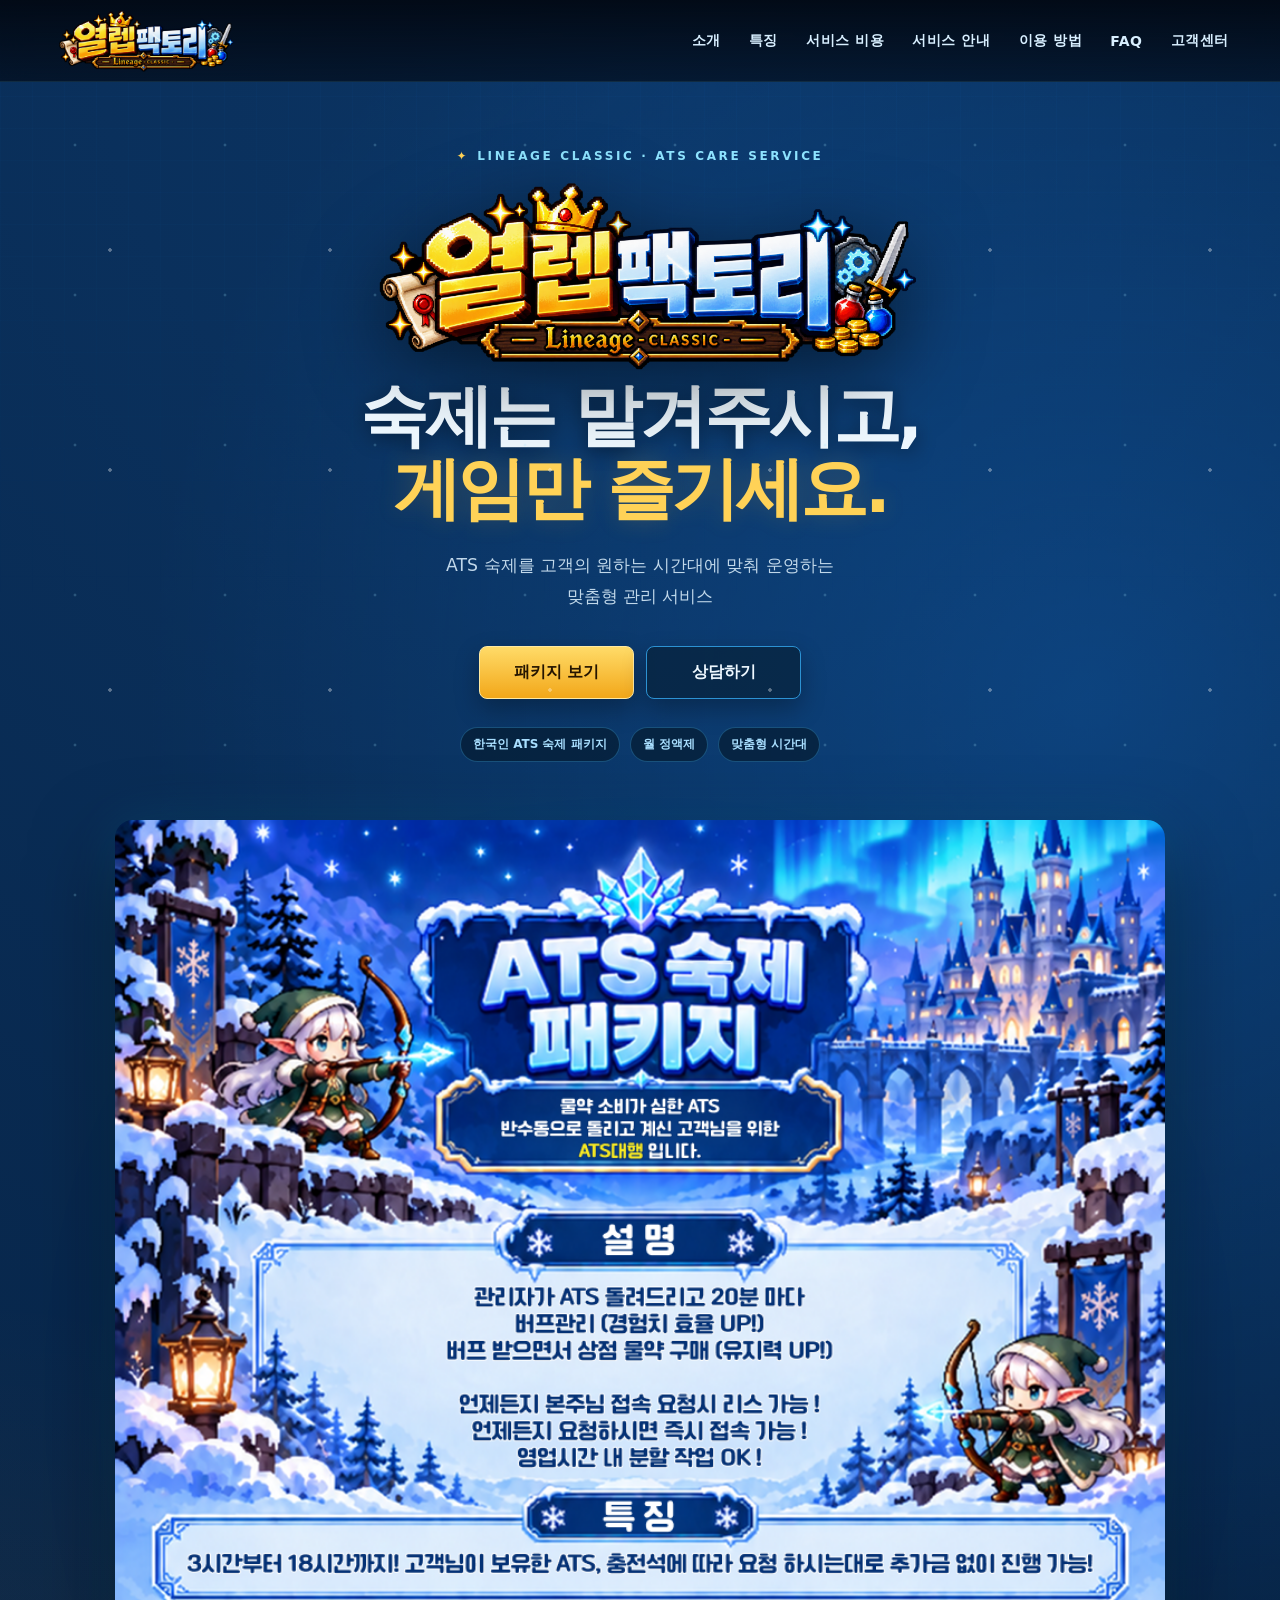
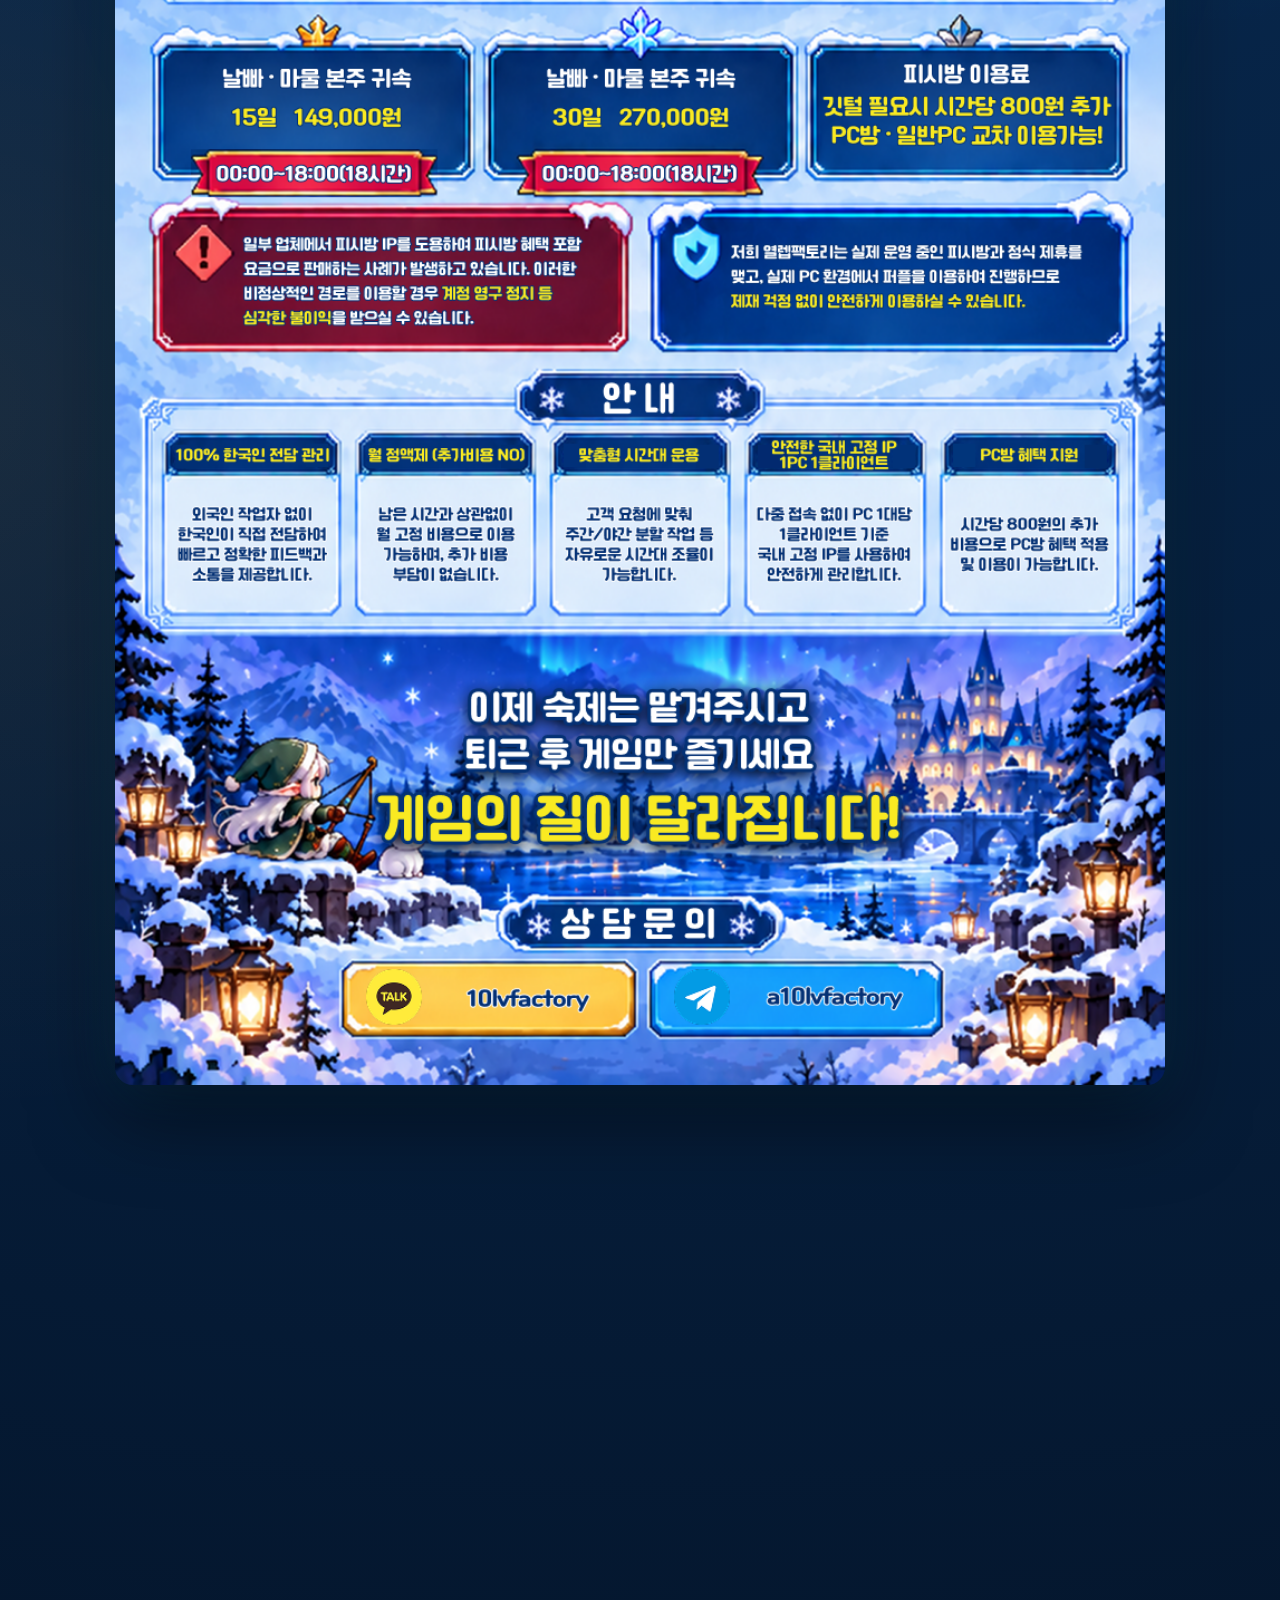
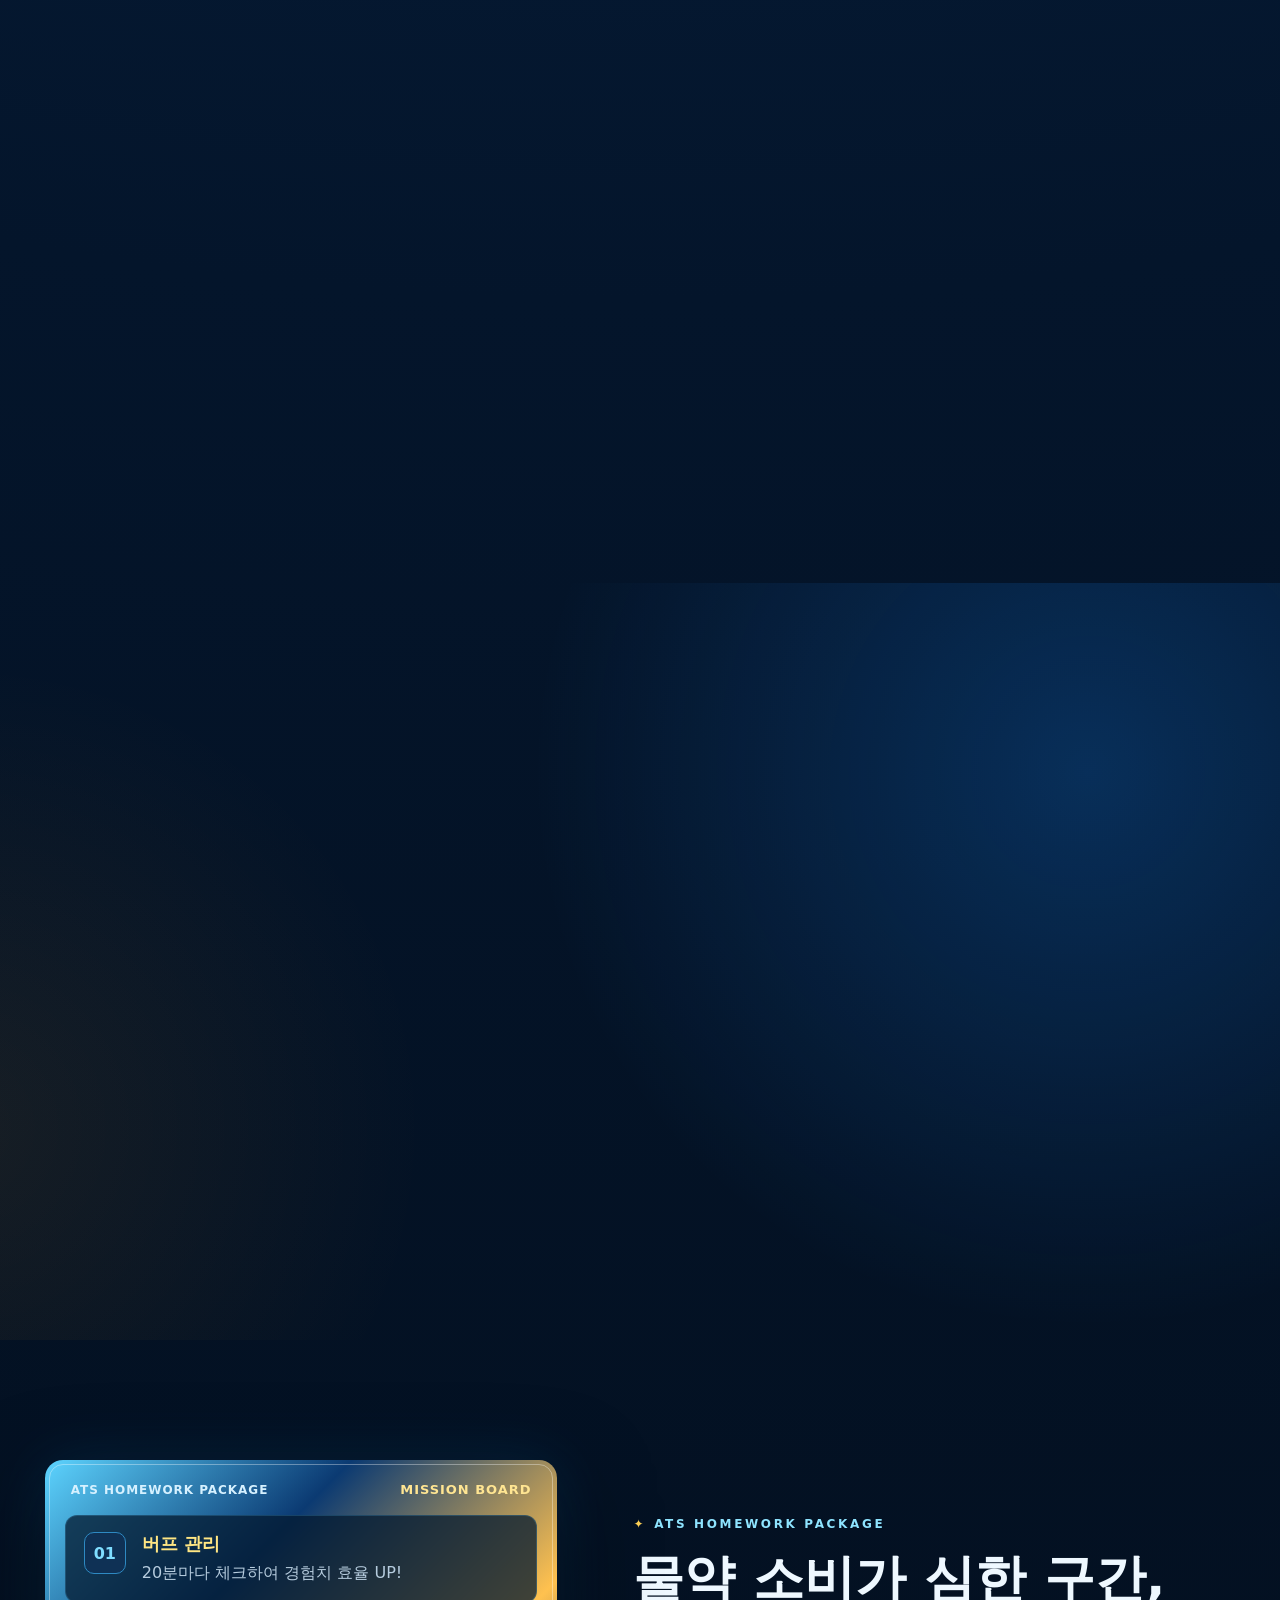
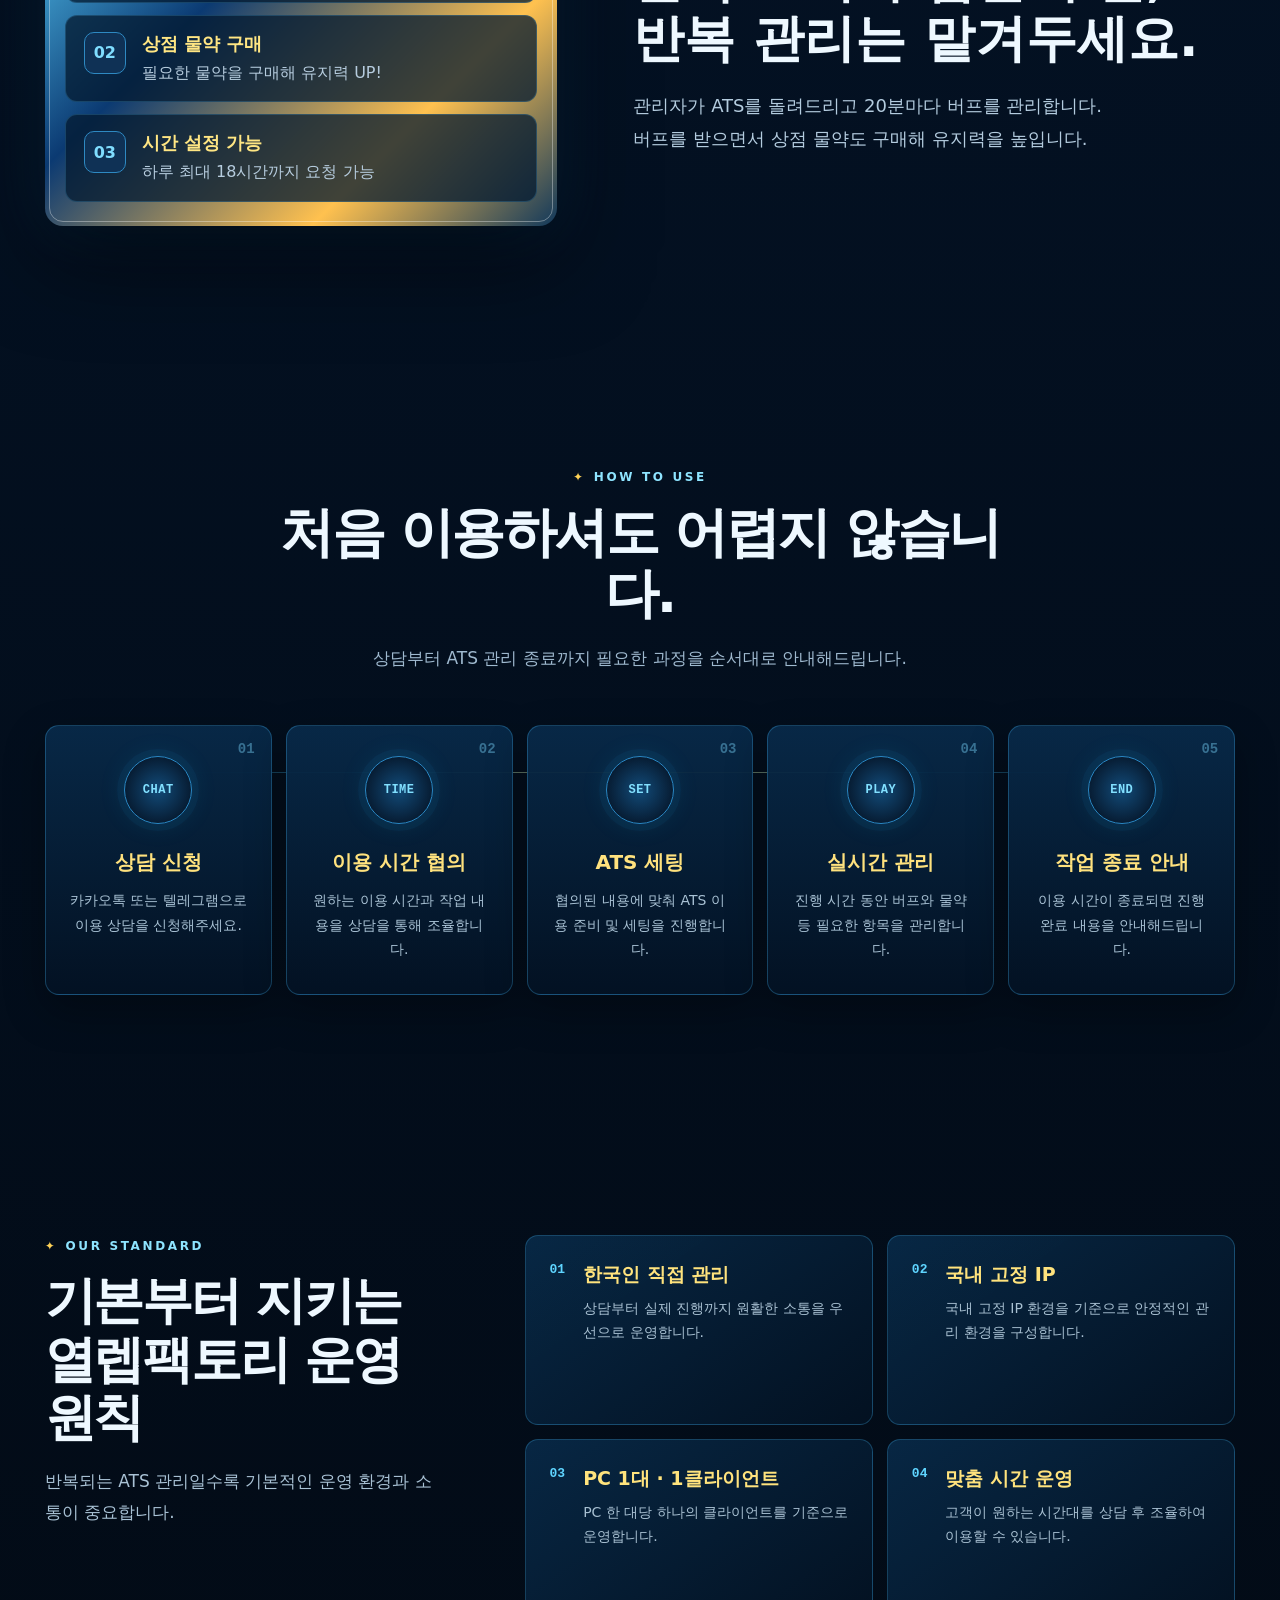
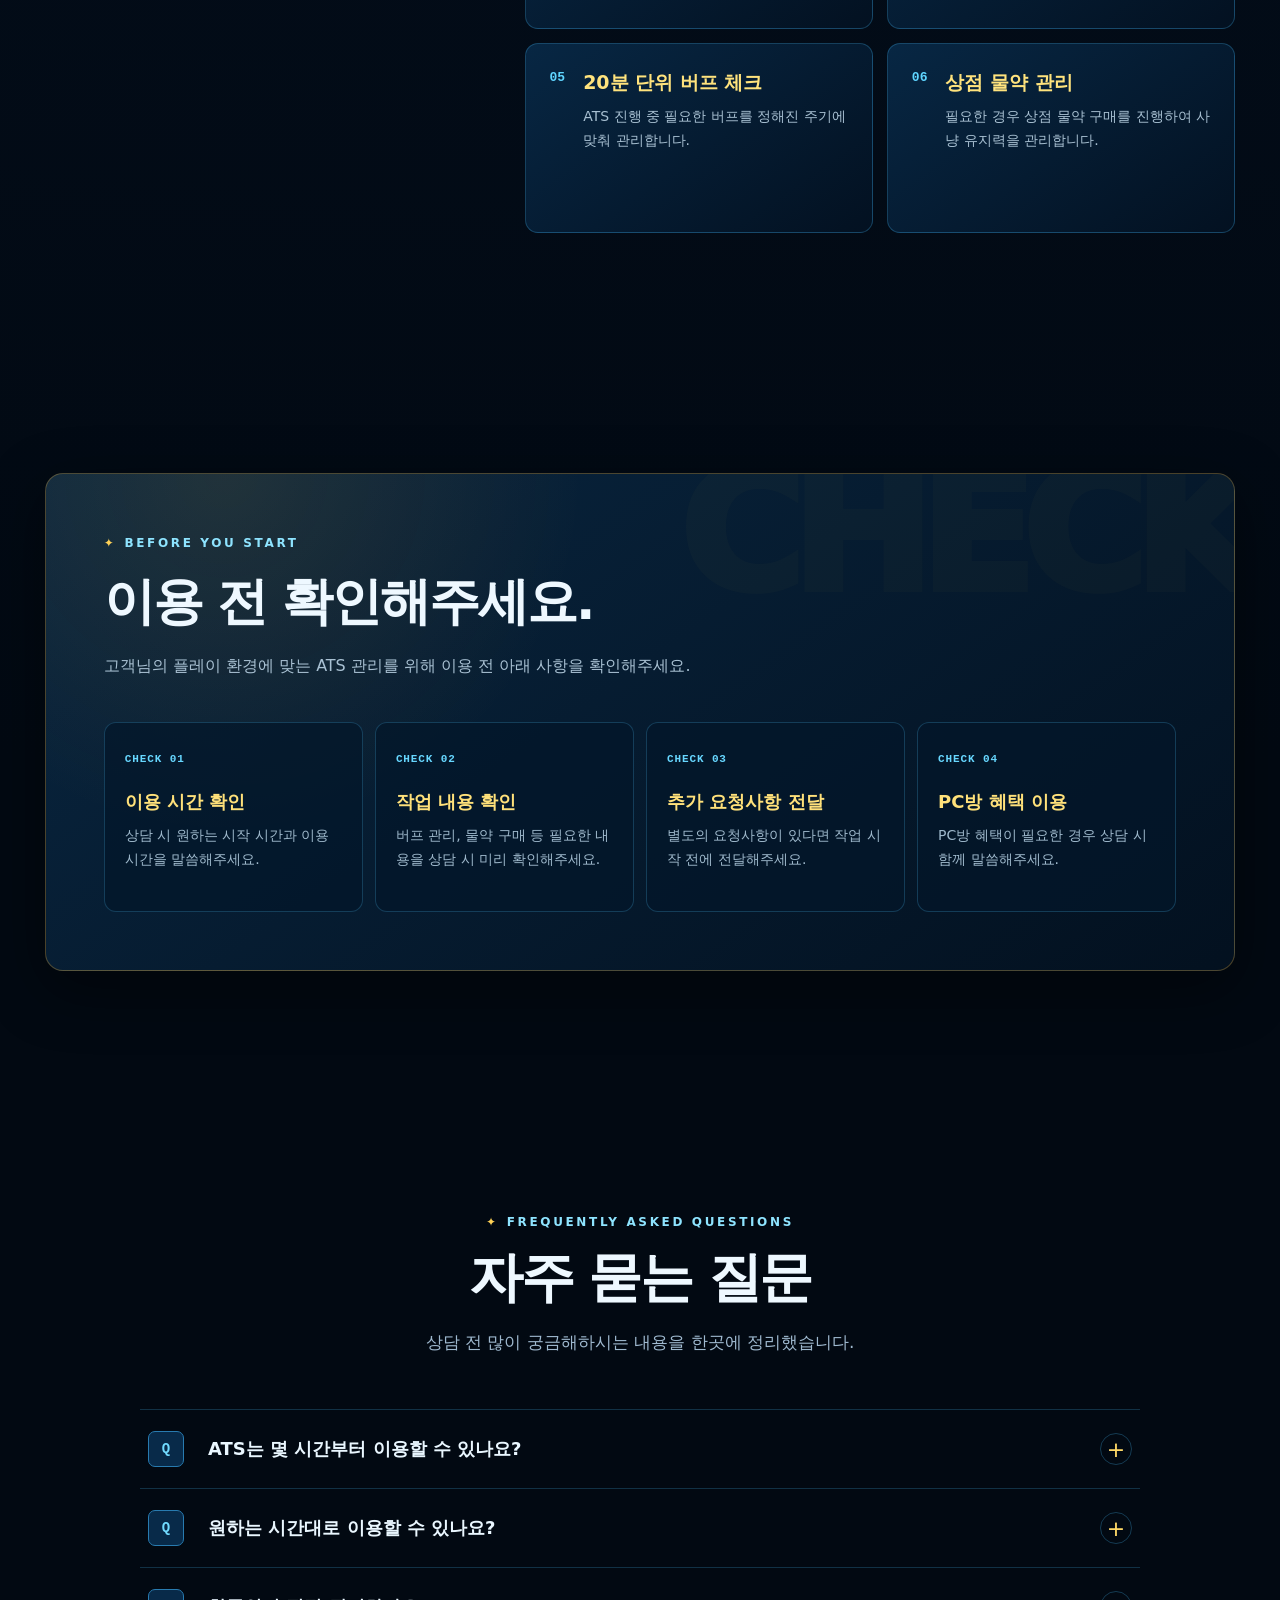
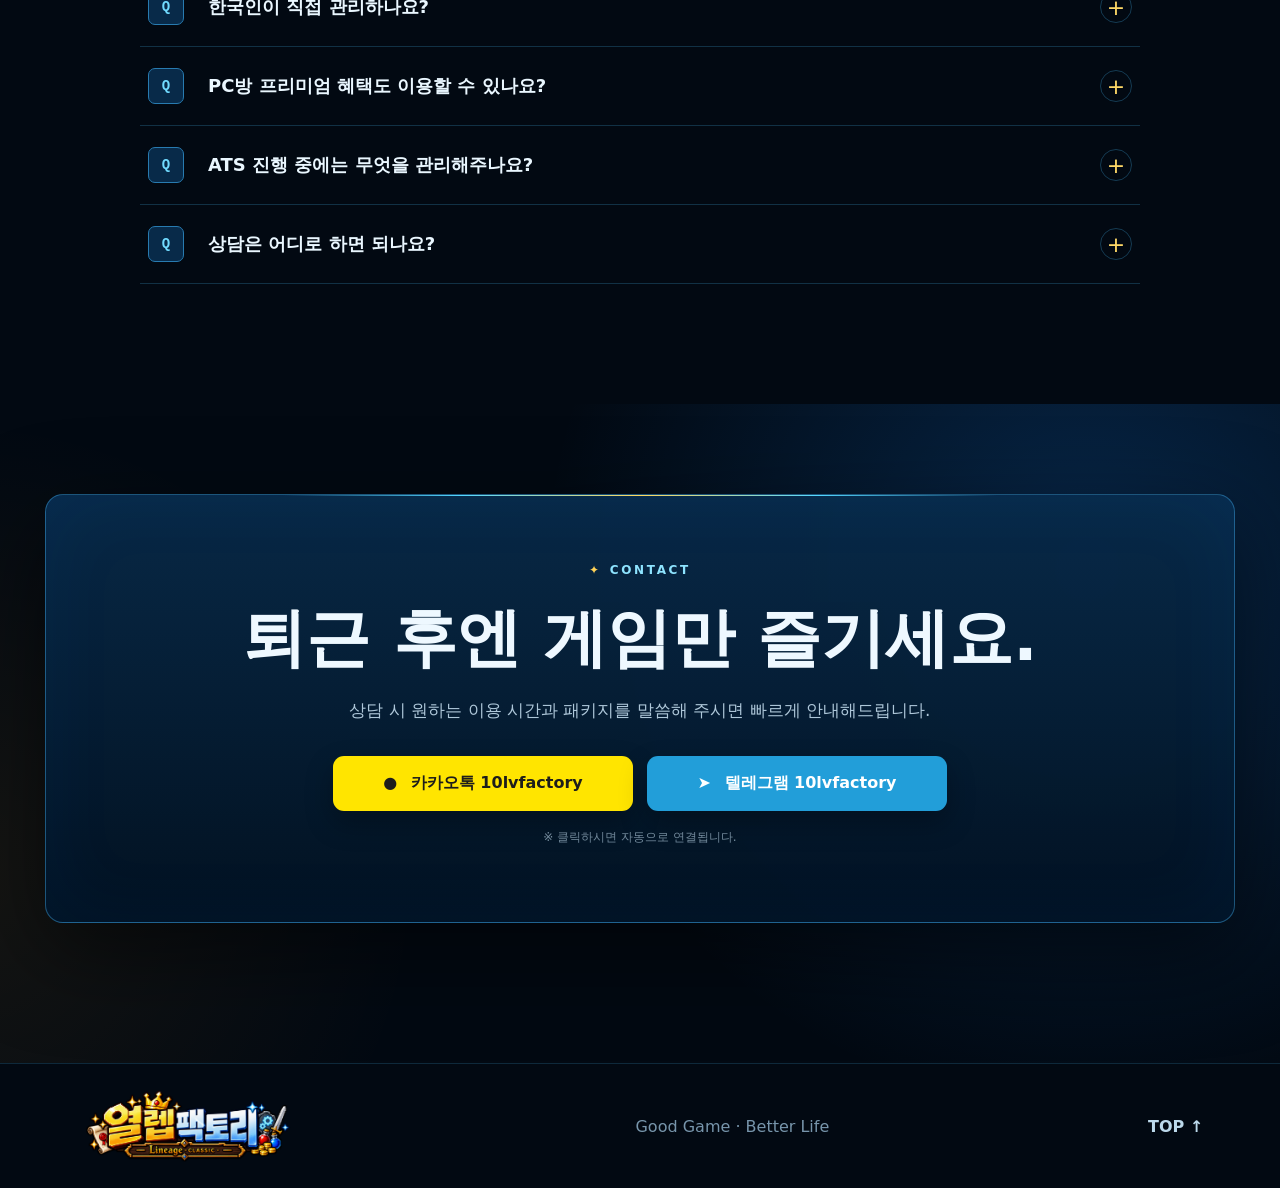
==== commit f30344aa: "Update index.html" ====
--- a/index.html
+++ b/index.html
@@ -231,14 +231,14 @@
     <article class="price-card reveal">
       <div class="badge">ATS</div>
 
-      <h3>사무실 귀속 패키지</h3>
+      <h3>본주 귀속 15일 패키지</h3>
 
       <p class="price-note">
-        날빠 · 마물은 사무실 귀속입니다.
+        날빠 · 마물은 본주 귀속입니다.
       </p>
       <div class="price-line highlight">
-        <span>하루</span>
-        <strong>3,300원</strong>
+        <span>15일</span>
+        <strong>149,000원</strong>
       </div>
 
     </article>
@@ -248,7 +248,7 @@
     <article class="price-card reveal delay-1">
       <div class="badge">ATS</div>
 
-      <h3>본주 귀속 패키지</h3>
+      <h3>본주 귀속 30일 패키지</h3>
 
       <p class="price-note">
 날빠 · 마물은 본주 귀속입니다.
@@ -256,8 +256,8 @@
 
       
       <div class="price-line highlight">
-        <span>하루</span>
-        <strong>9,900원</strong>
+        <span>30일</span>
+        <strong>270,000원</strong>
       </div>
 
     </article>
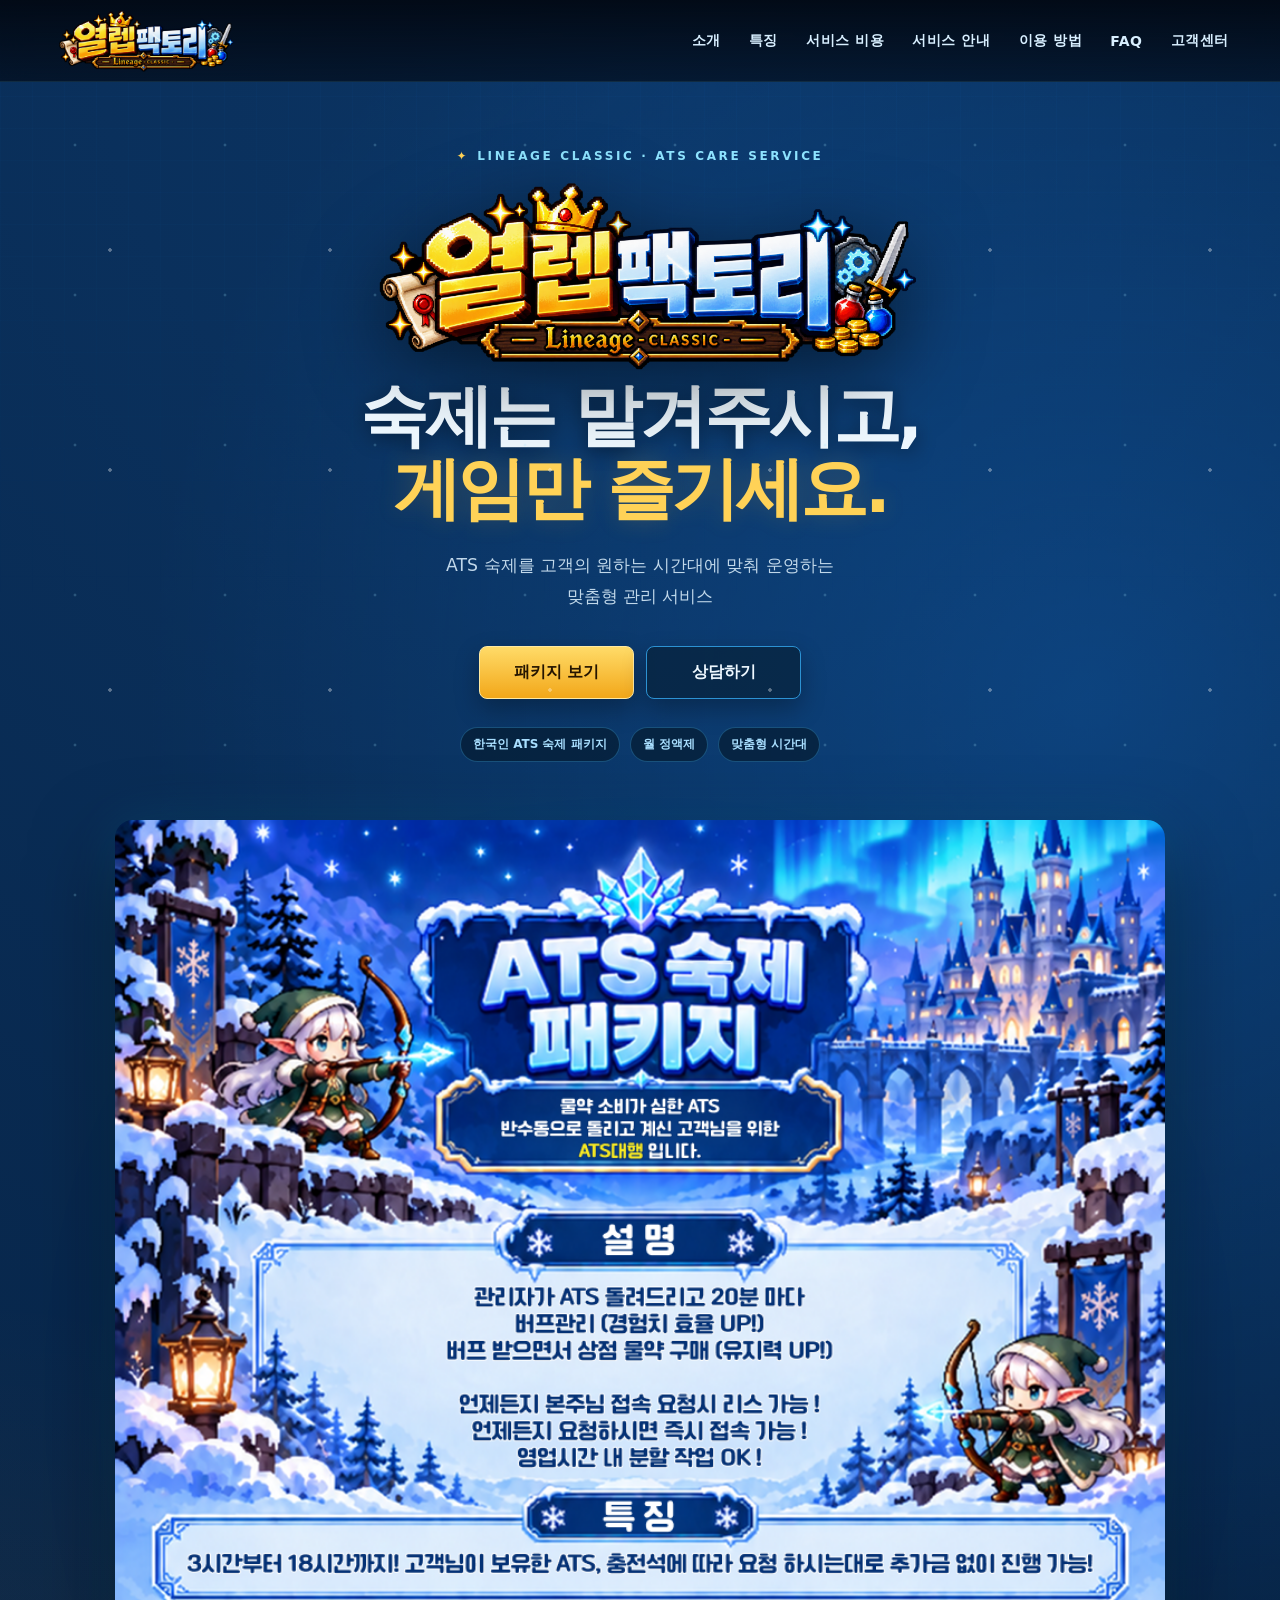
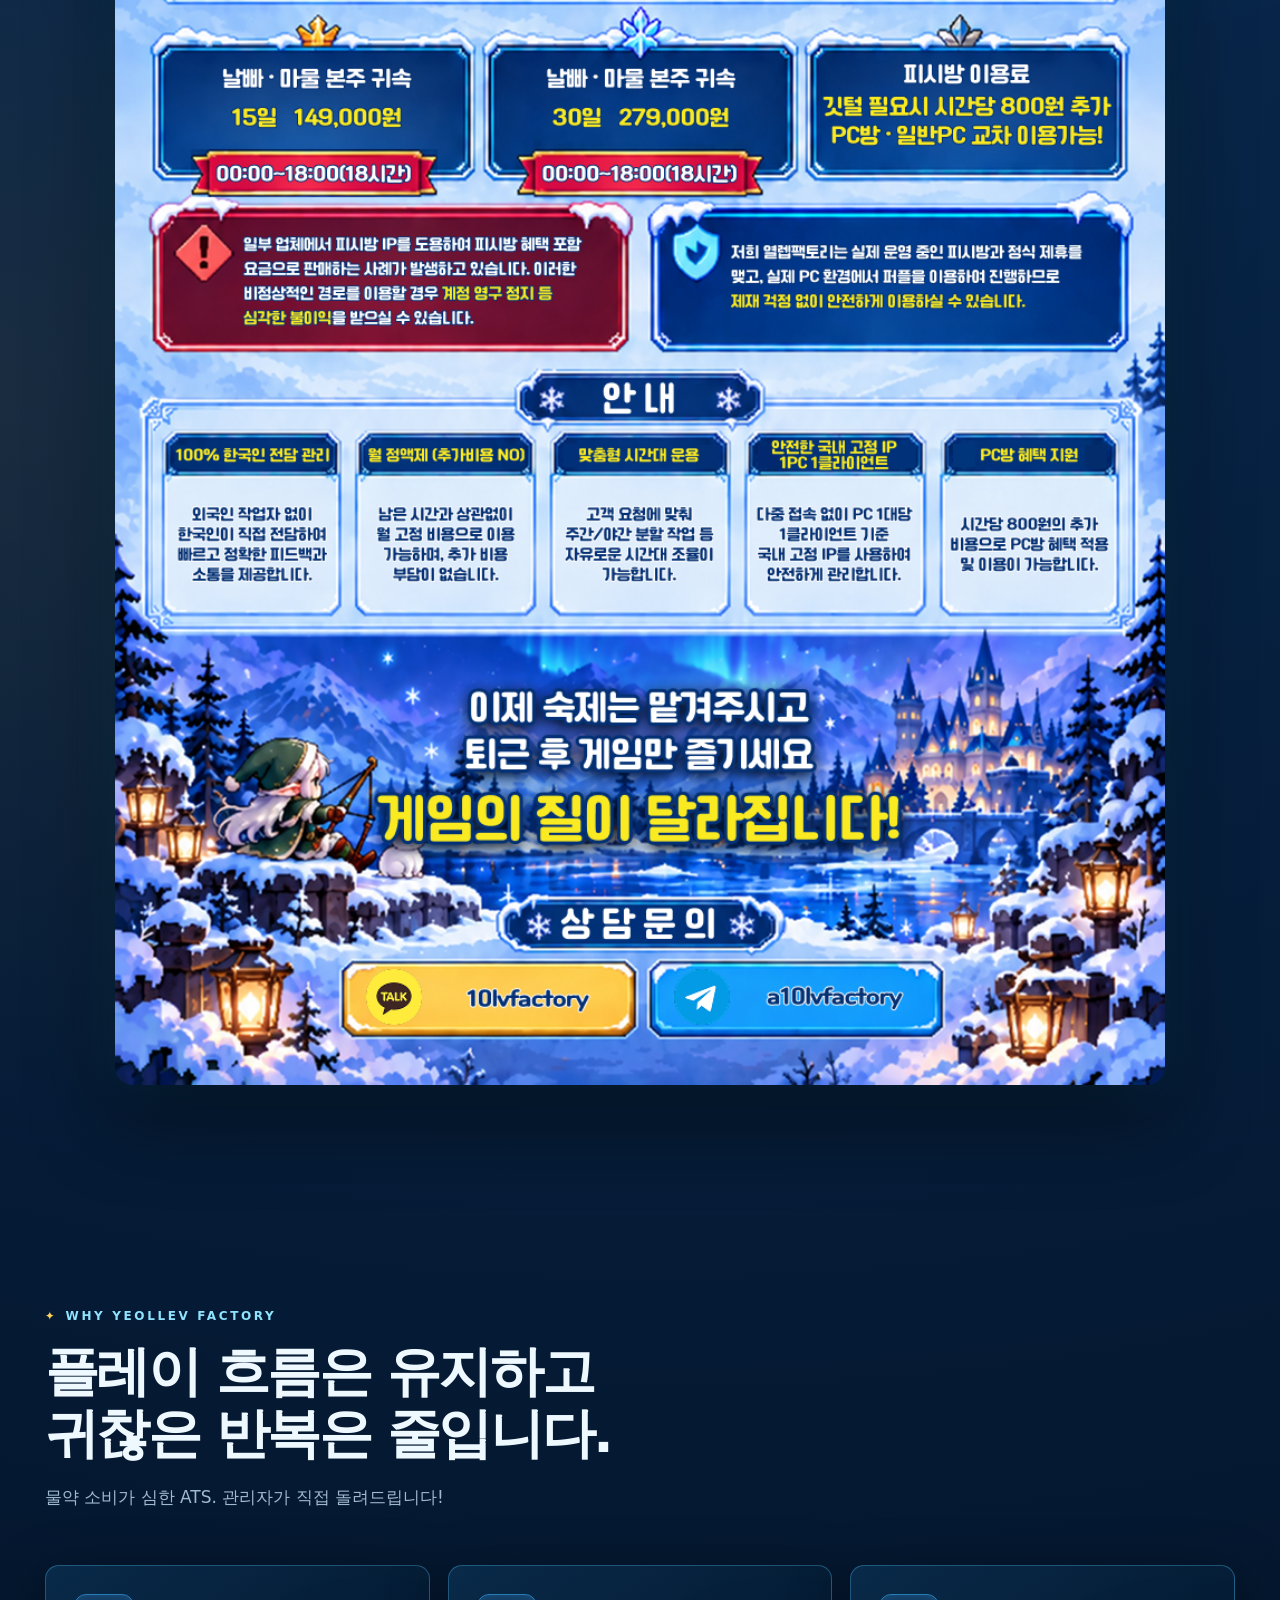
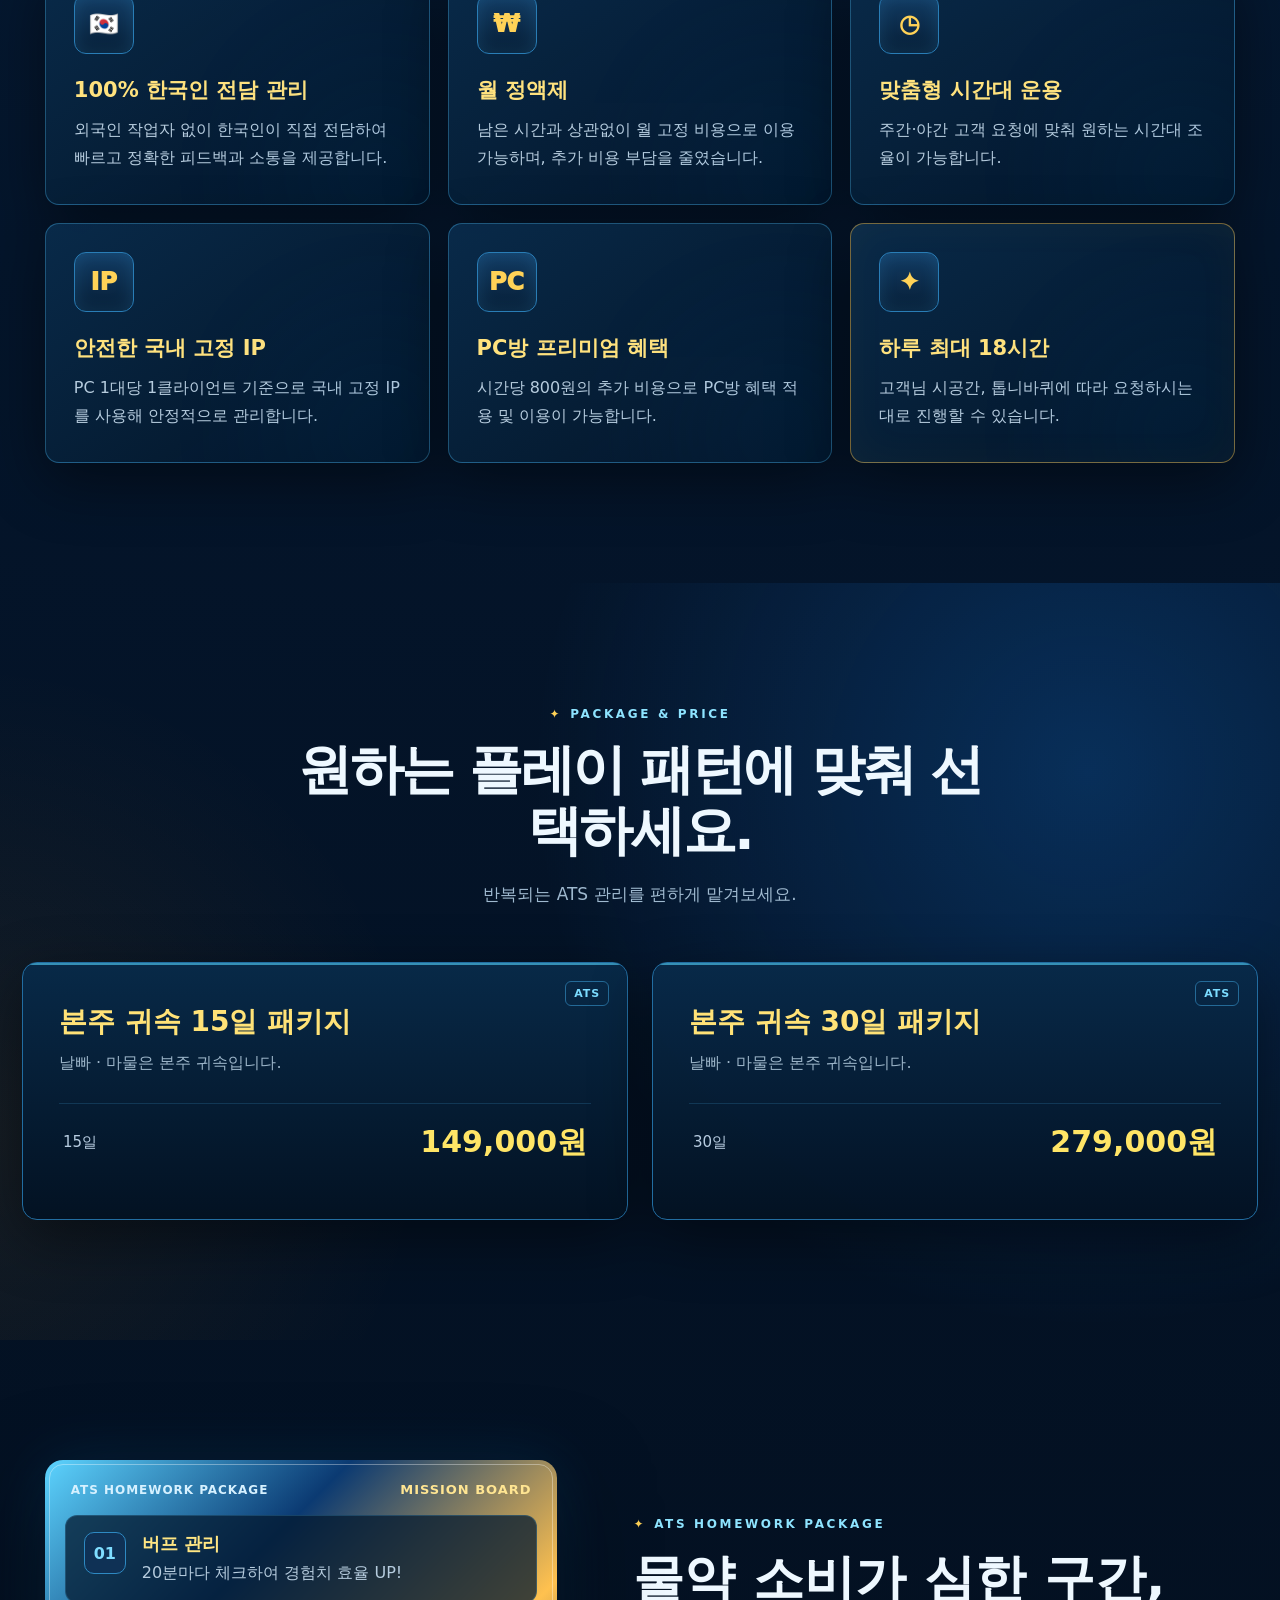
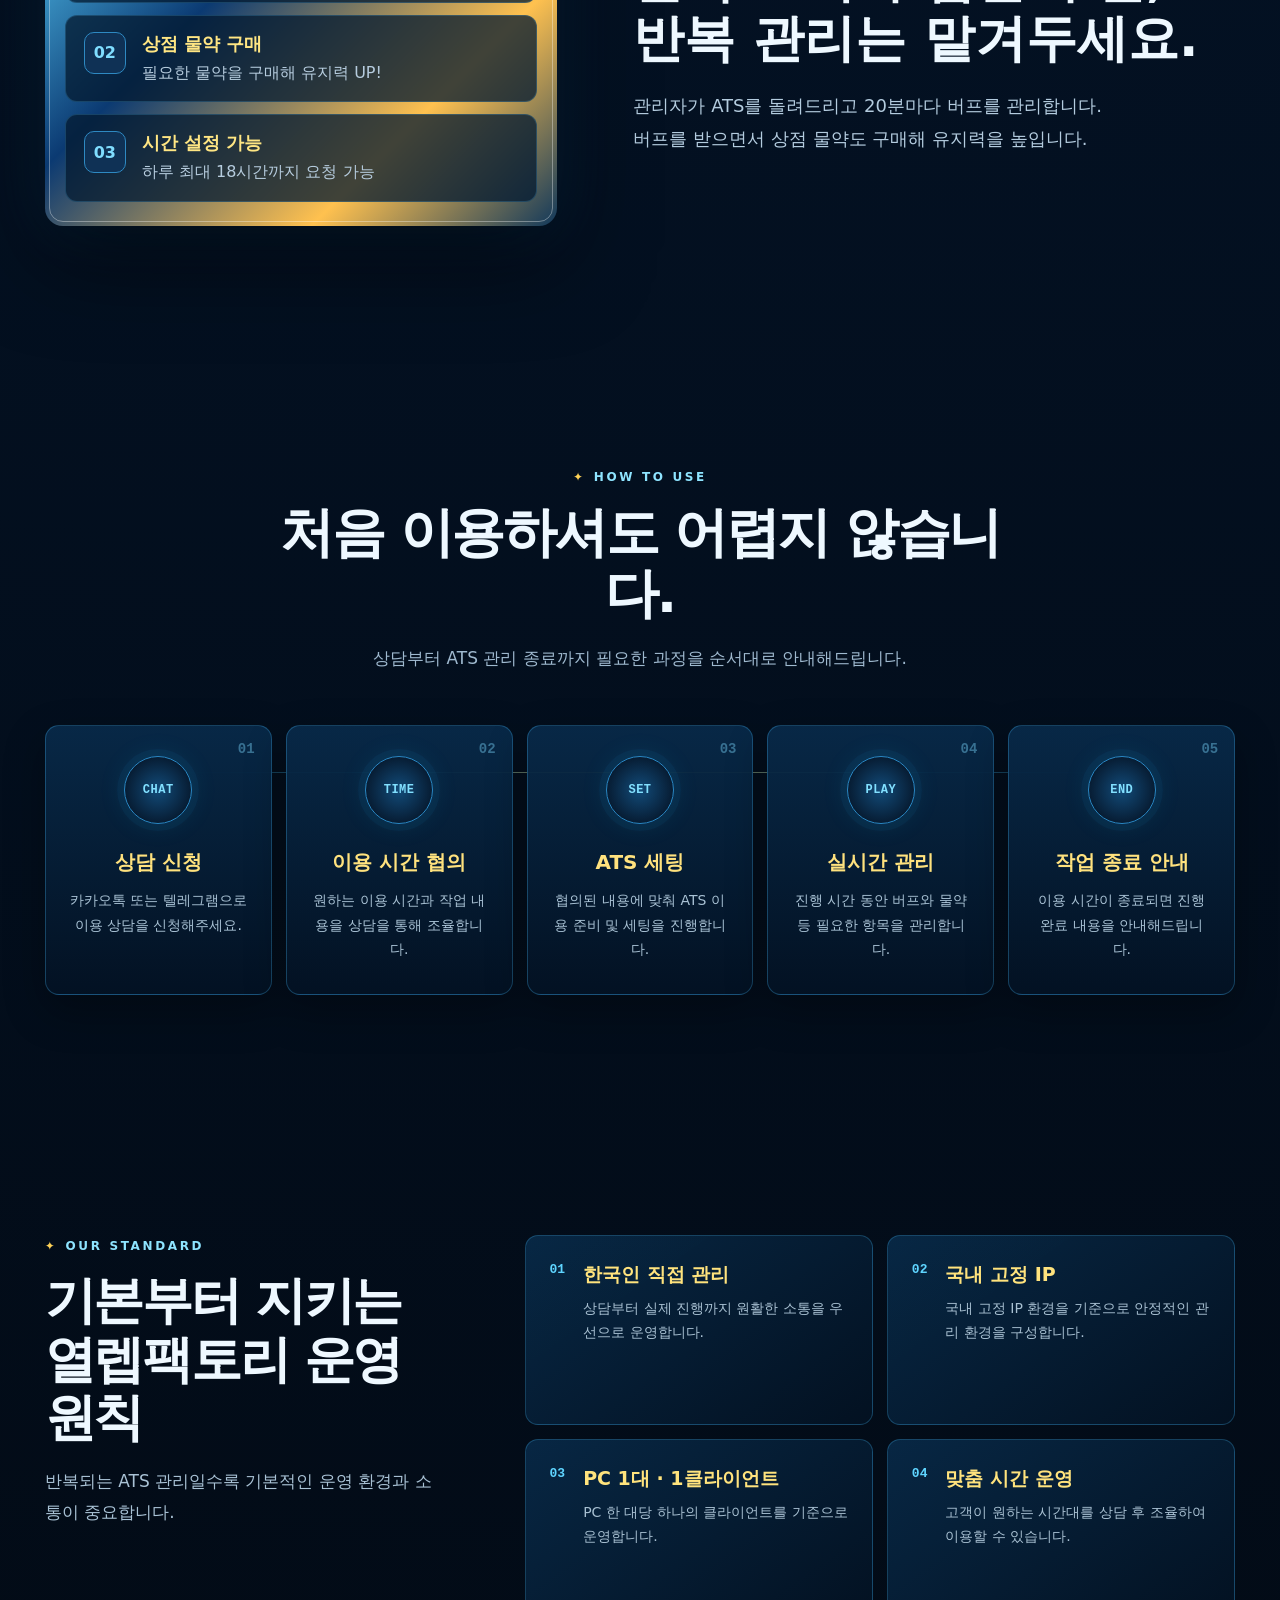
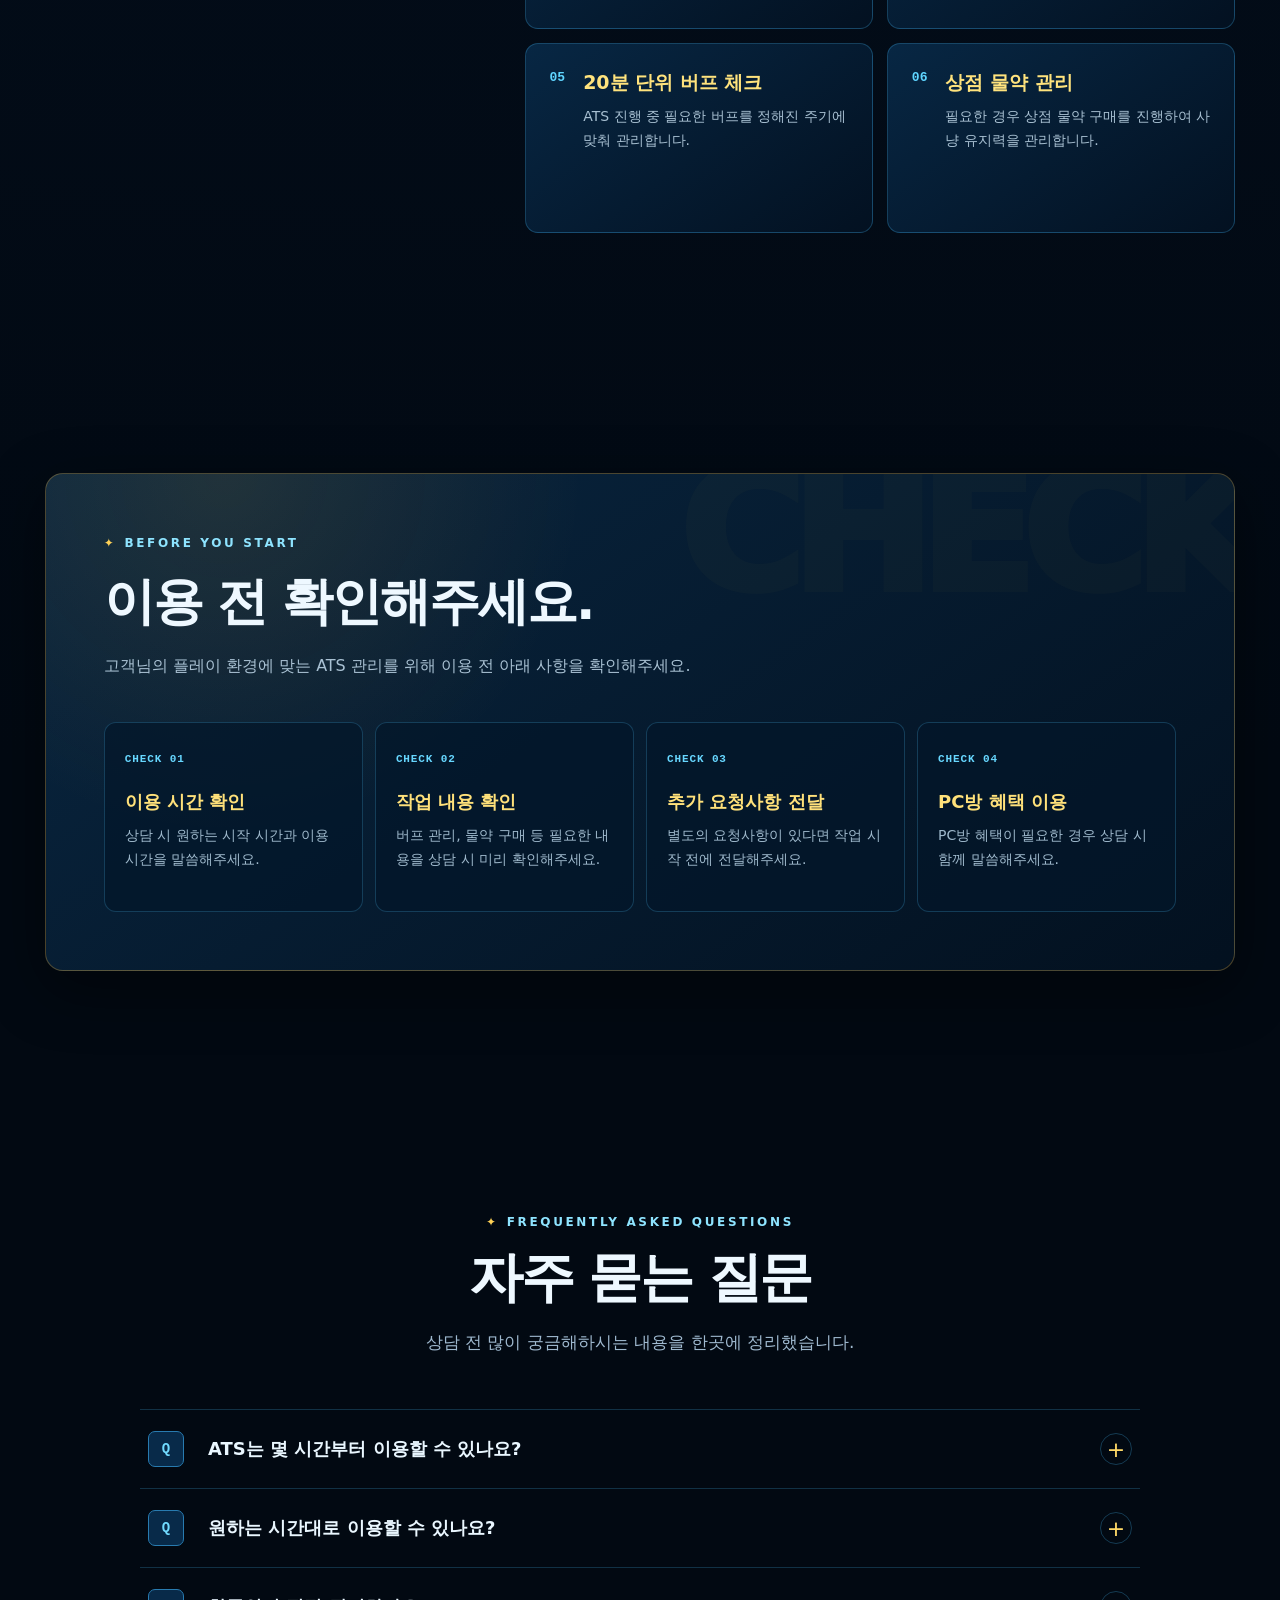
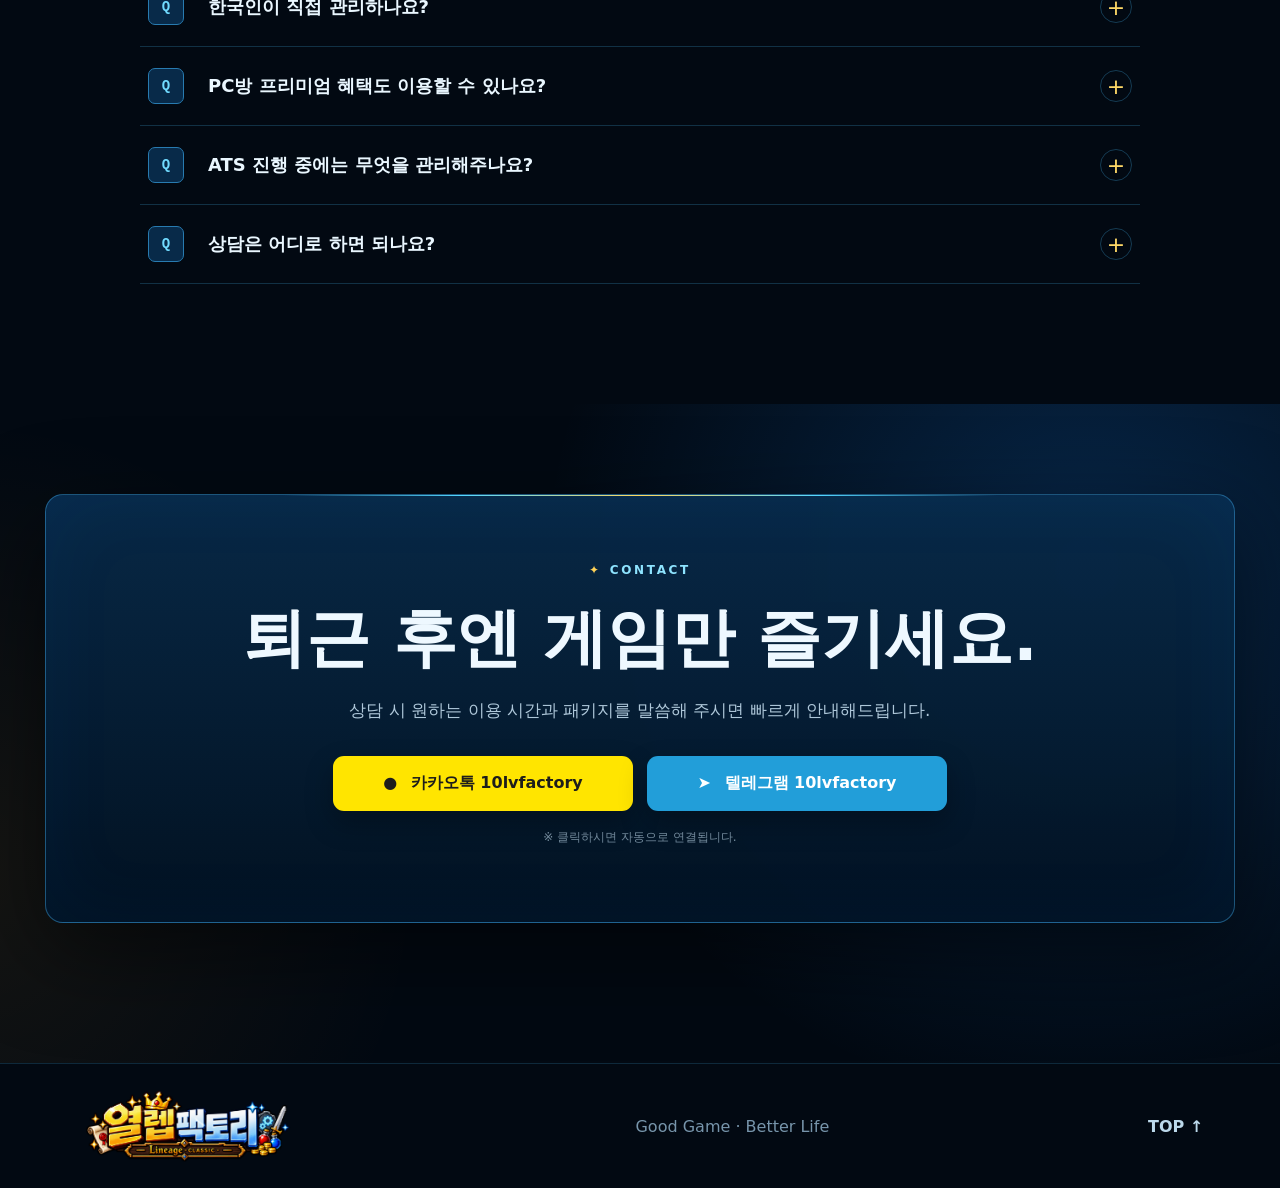
==== commit 8677f259: "Update index.html" ====
--- a/index.html
+++ b/index.html
@@ -257,7 +257,7 @@
       
       <div class="price-line highlight">
         <span>30일</span>
-        <strong>270,000원</strong>
+        <strong>279,000원</strong>
       </div>
 
     </article>
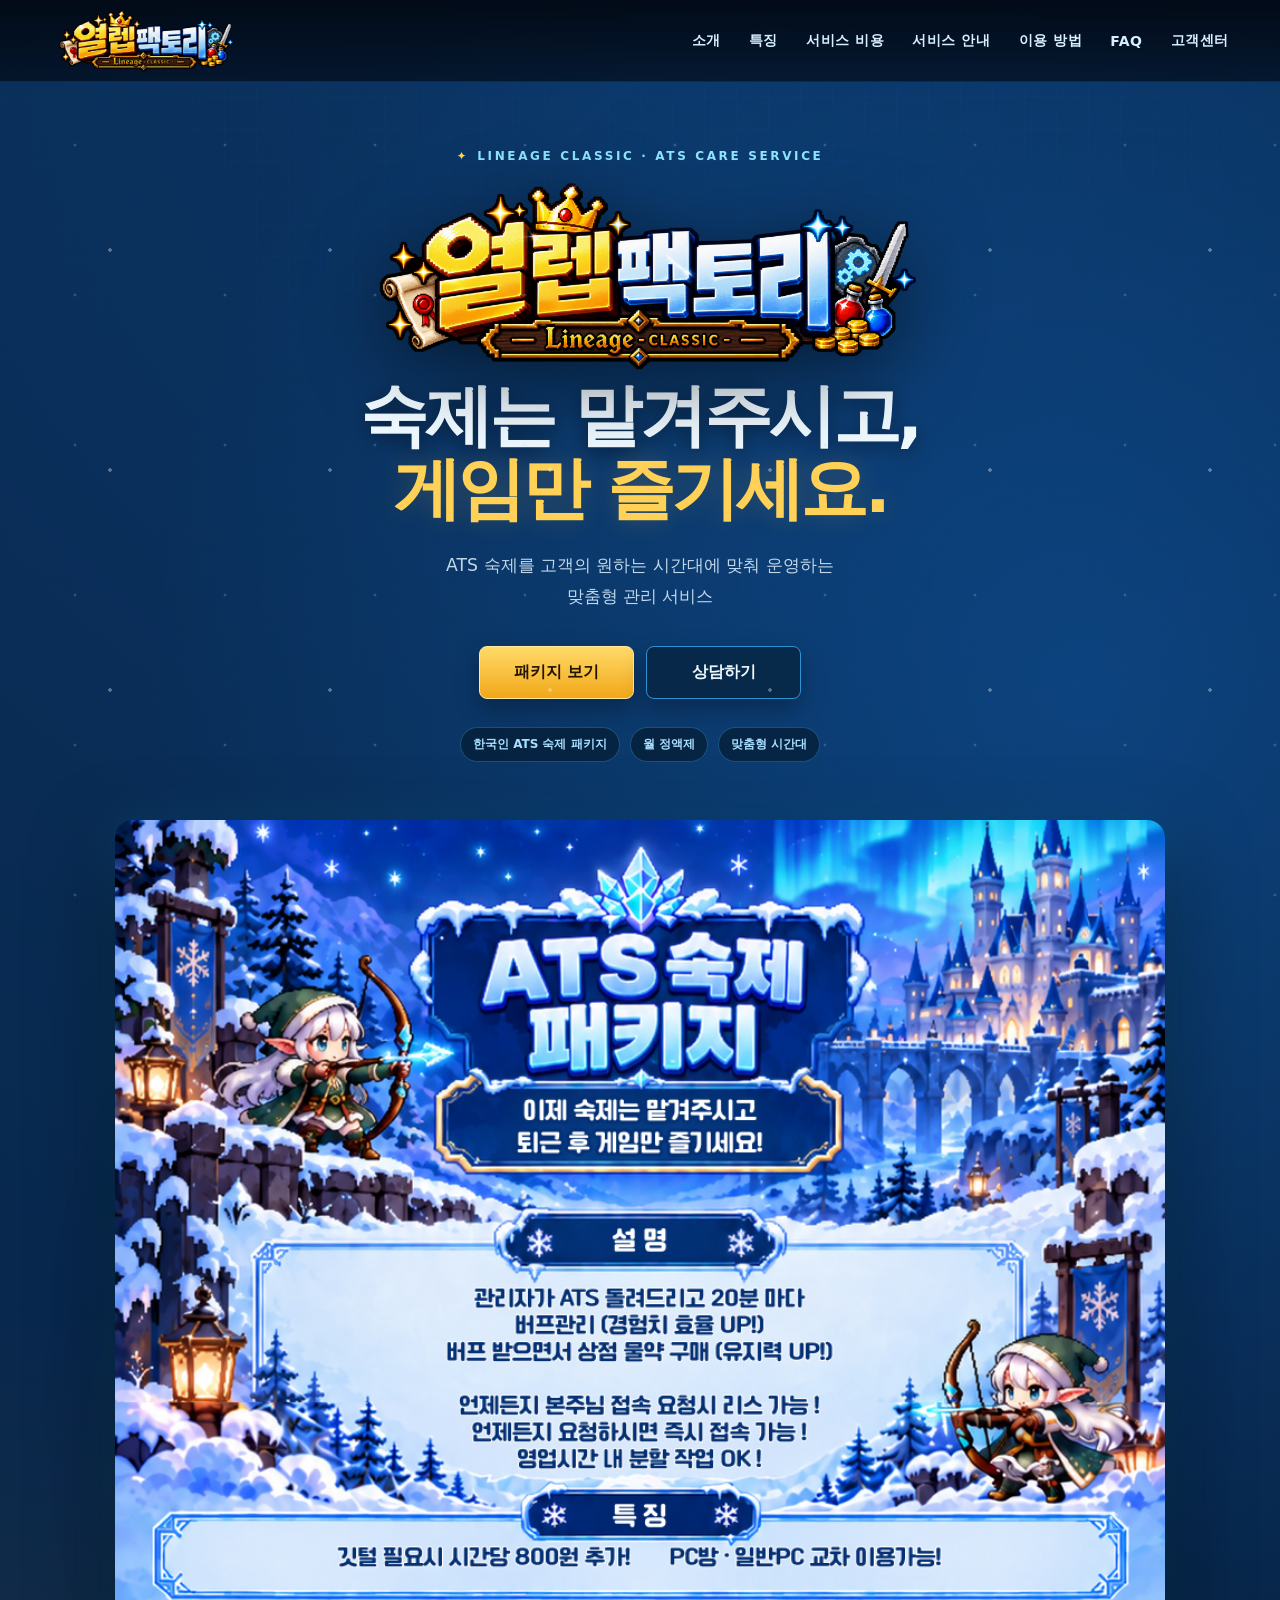
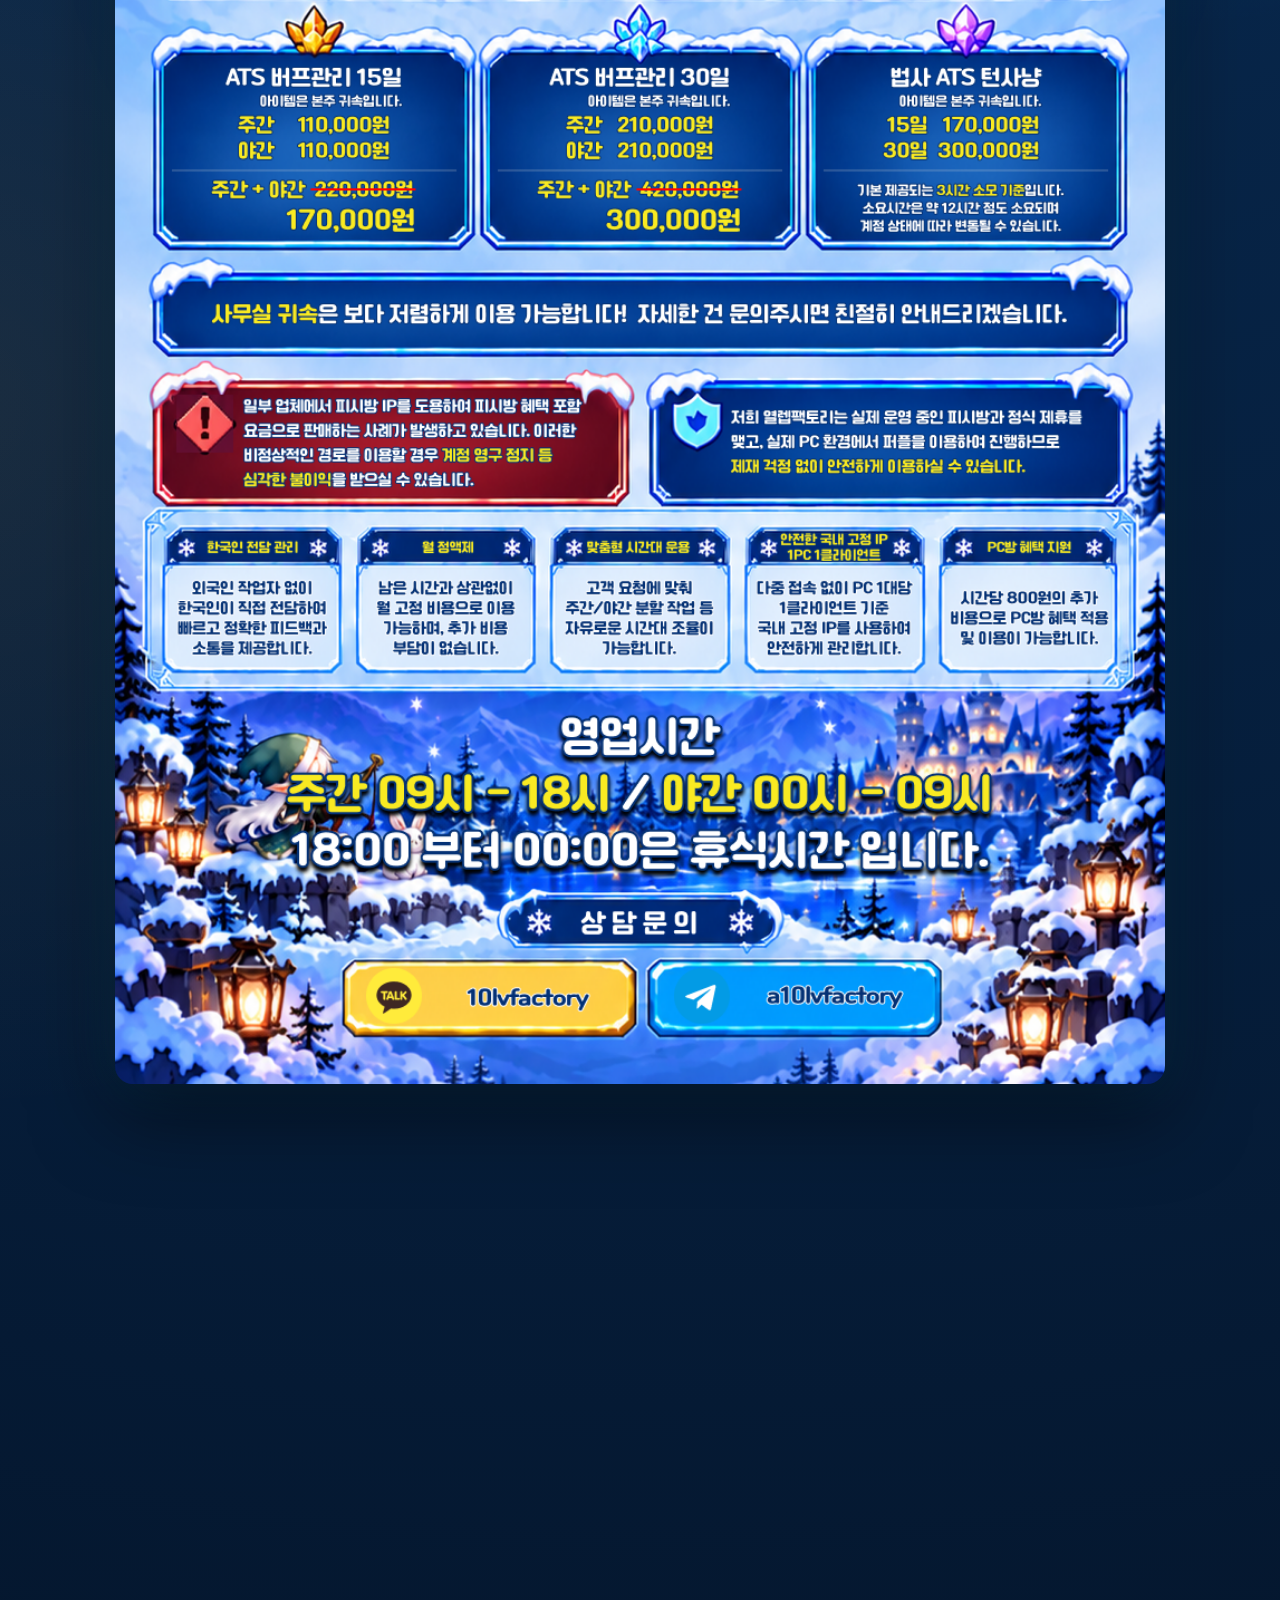
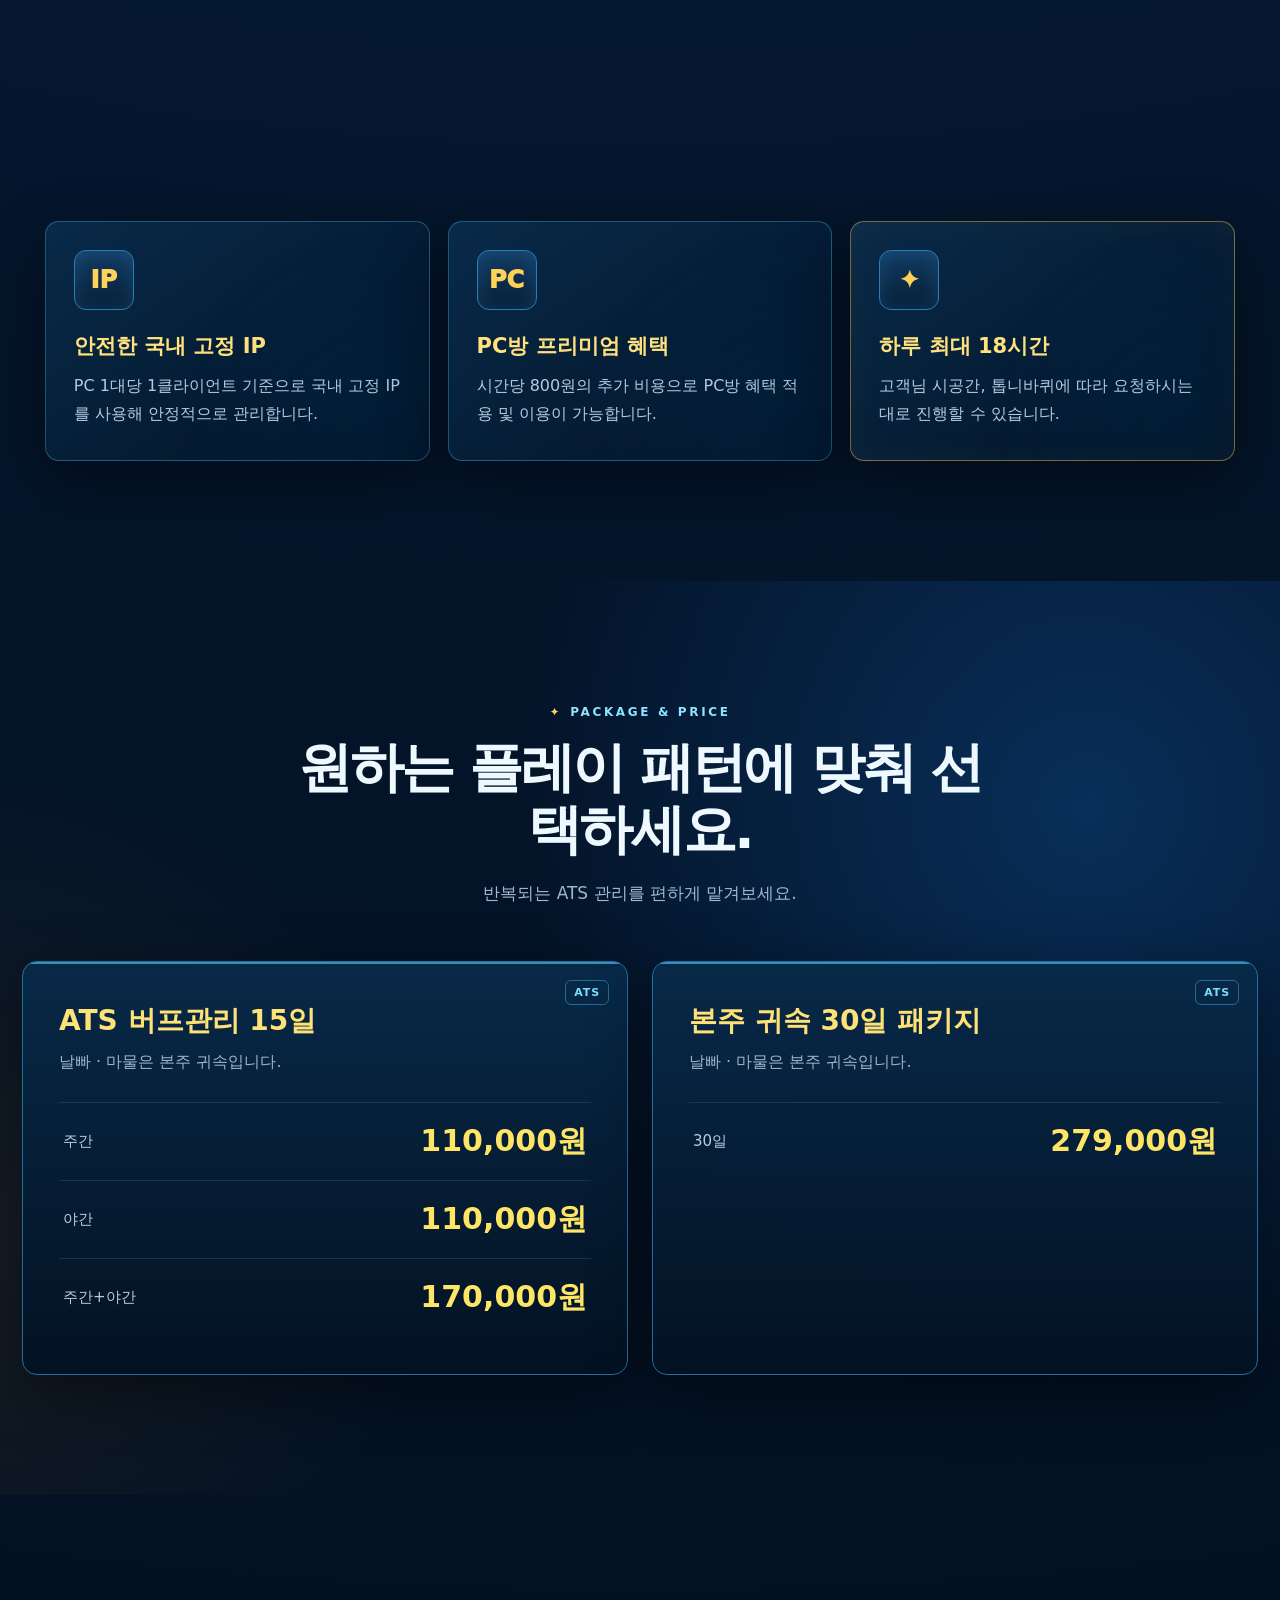
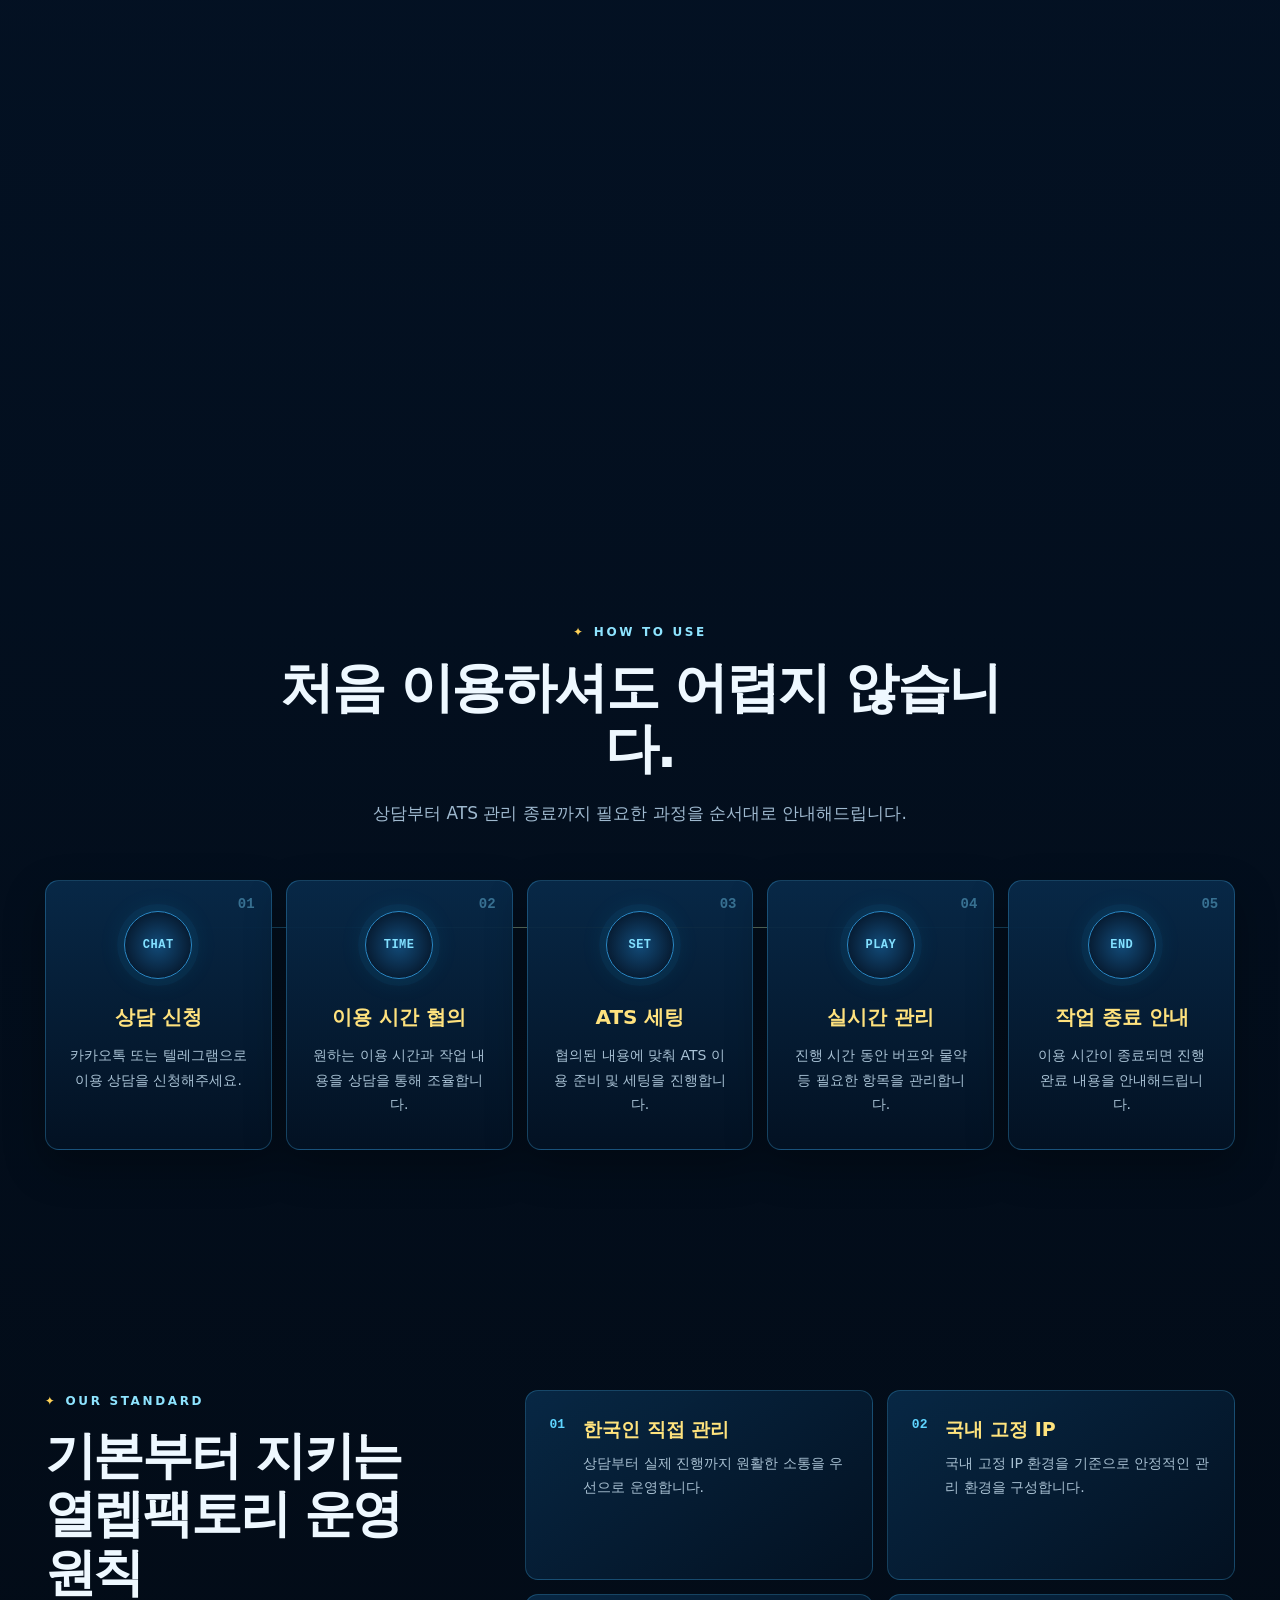
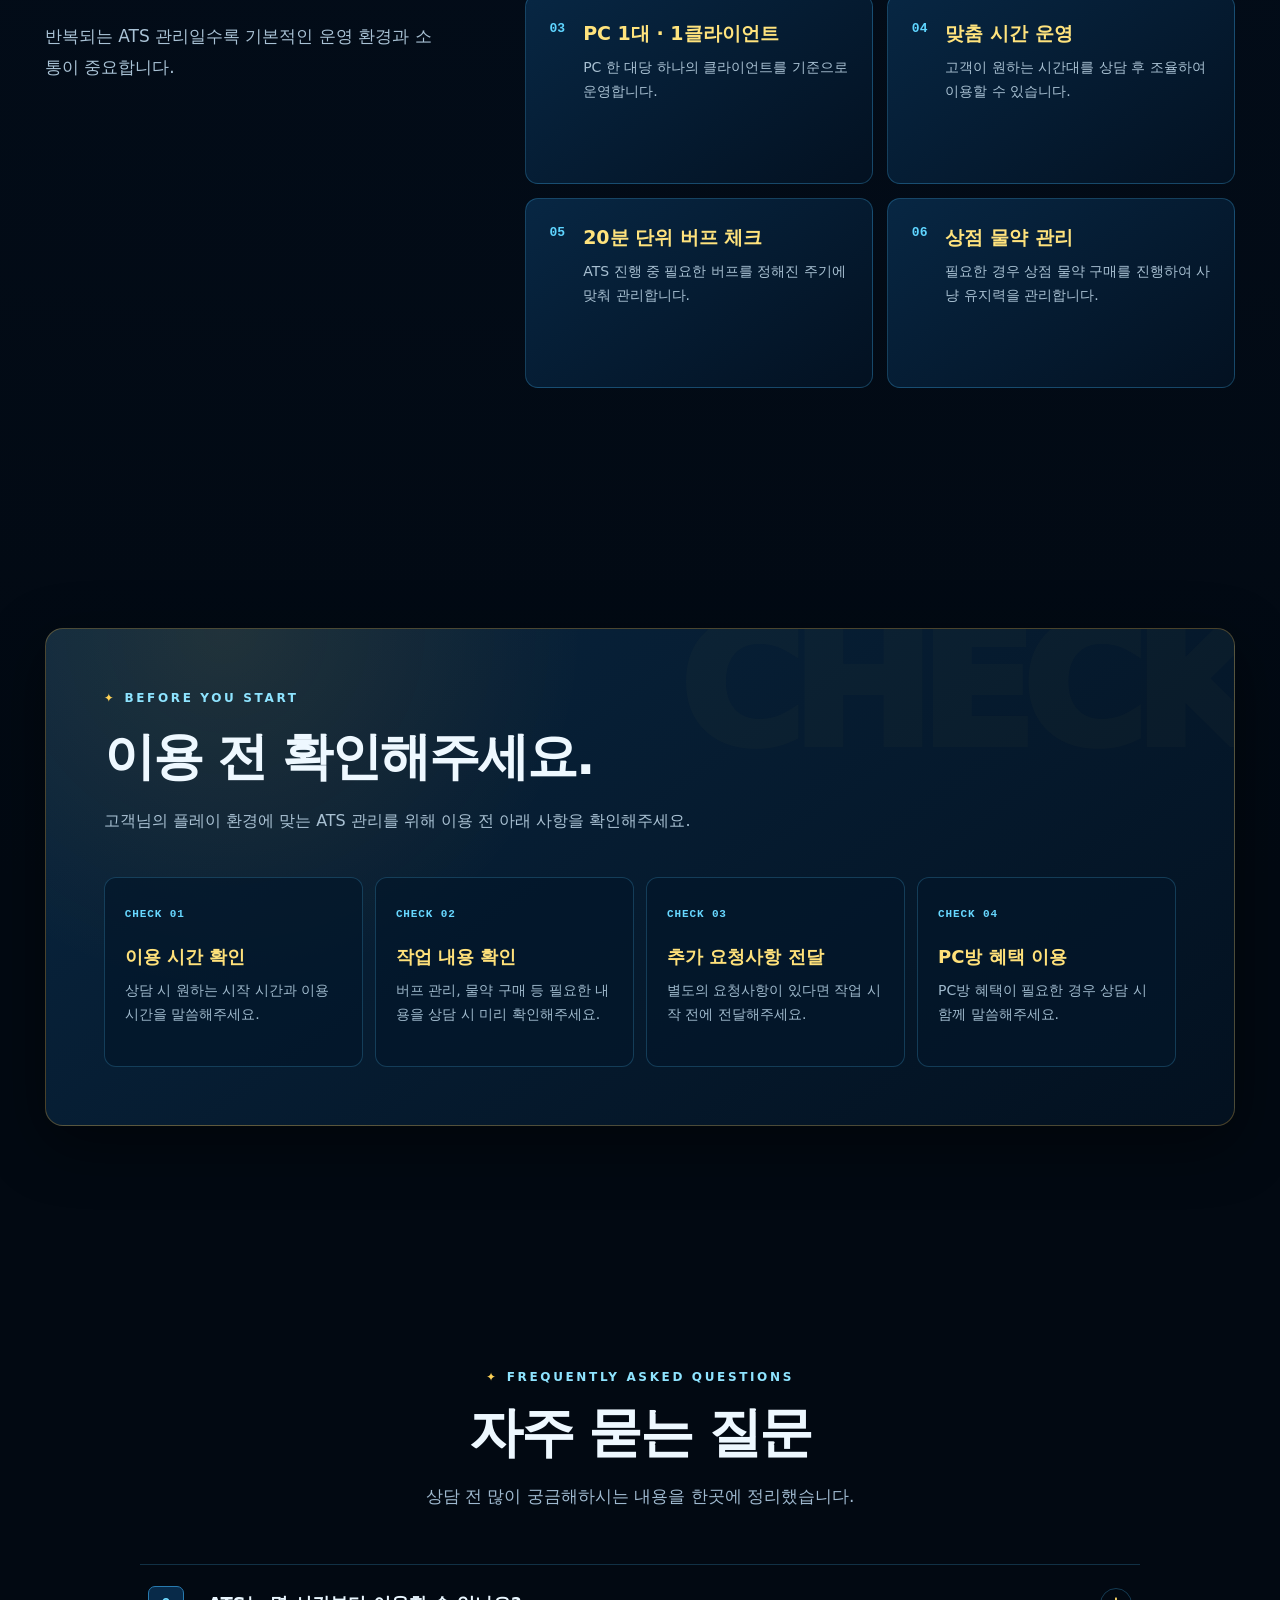
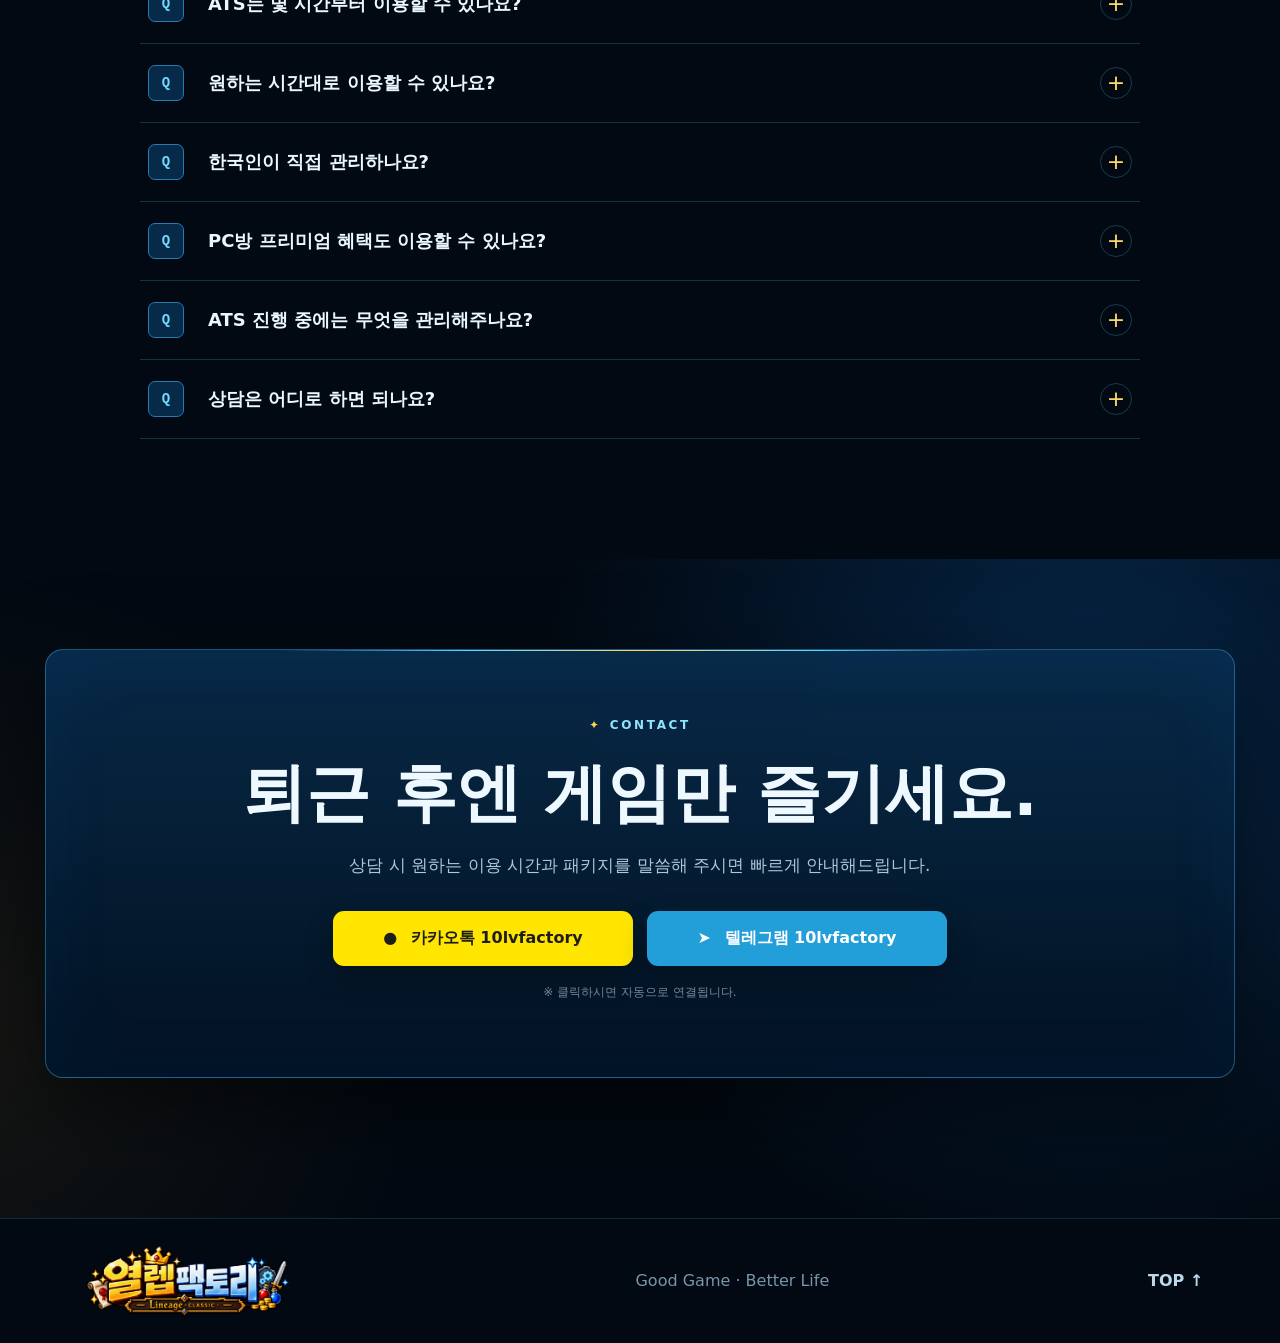
==== commit d4ef644a: "Update index.html" ====
--- a/index.html
+++ b/index.html
@@ -231,14 +231,24 @@
     <article class="price-card reveal">
       <div class="badge">ATS</div>
 
-      <h3>본주 귀속 15일 패키지</h3>
+      <h3>ATS 버프관리 15일</h3>
 
       <p class="price-note">
         날빠 · 마물은 본주 귀속입니다.
       </p>
       <div class="price-line highlight">
-        <span>15일</span>
-        <strong>149,000원</strong>
+        <span>주간</span>
+        <strong>110,000원</strong>
+      </div>
+      
+      <div class="price-line highlight">
+        <span>야간</span>
+        <strong>110,000원</strong>
+      </div>
+      
+      <div class="price-line highlight">
+        <span>주간+야간</span>
+        <strong>170,000원</strong>
       </div>
 
     </article>
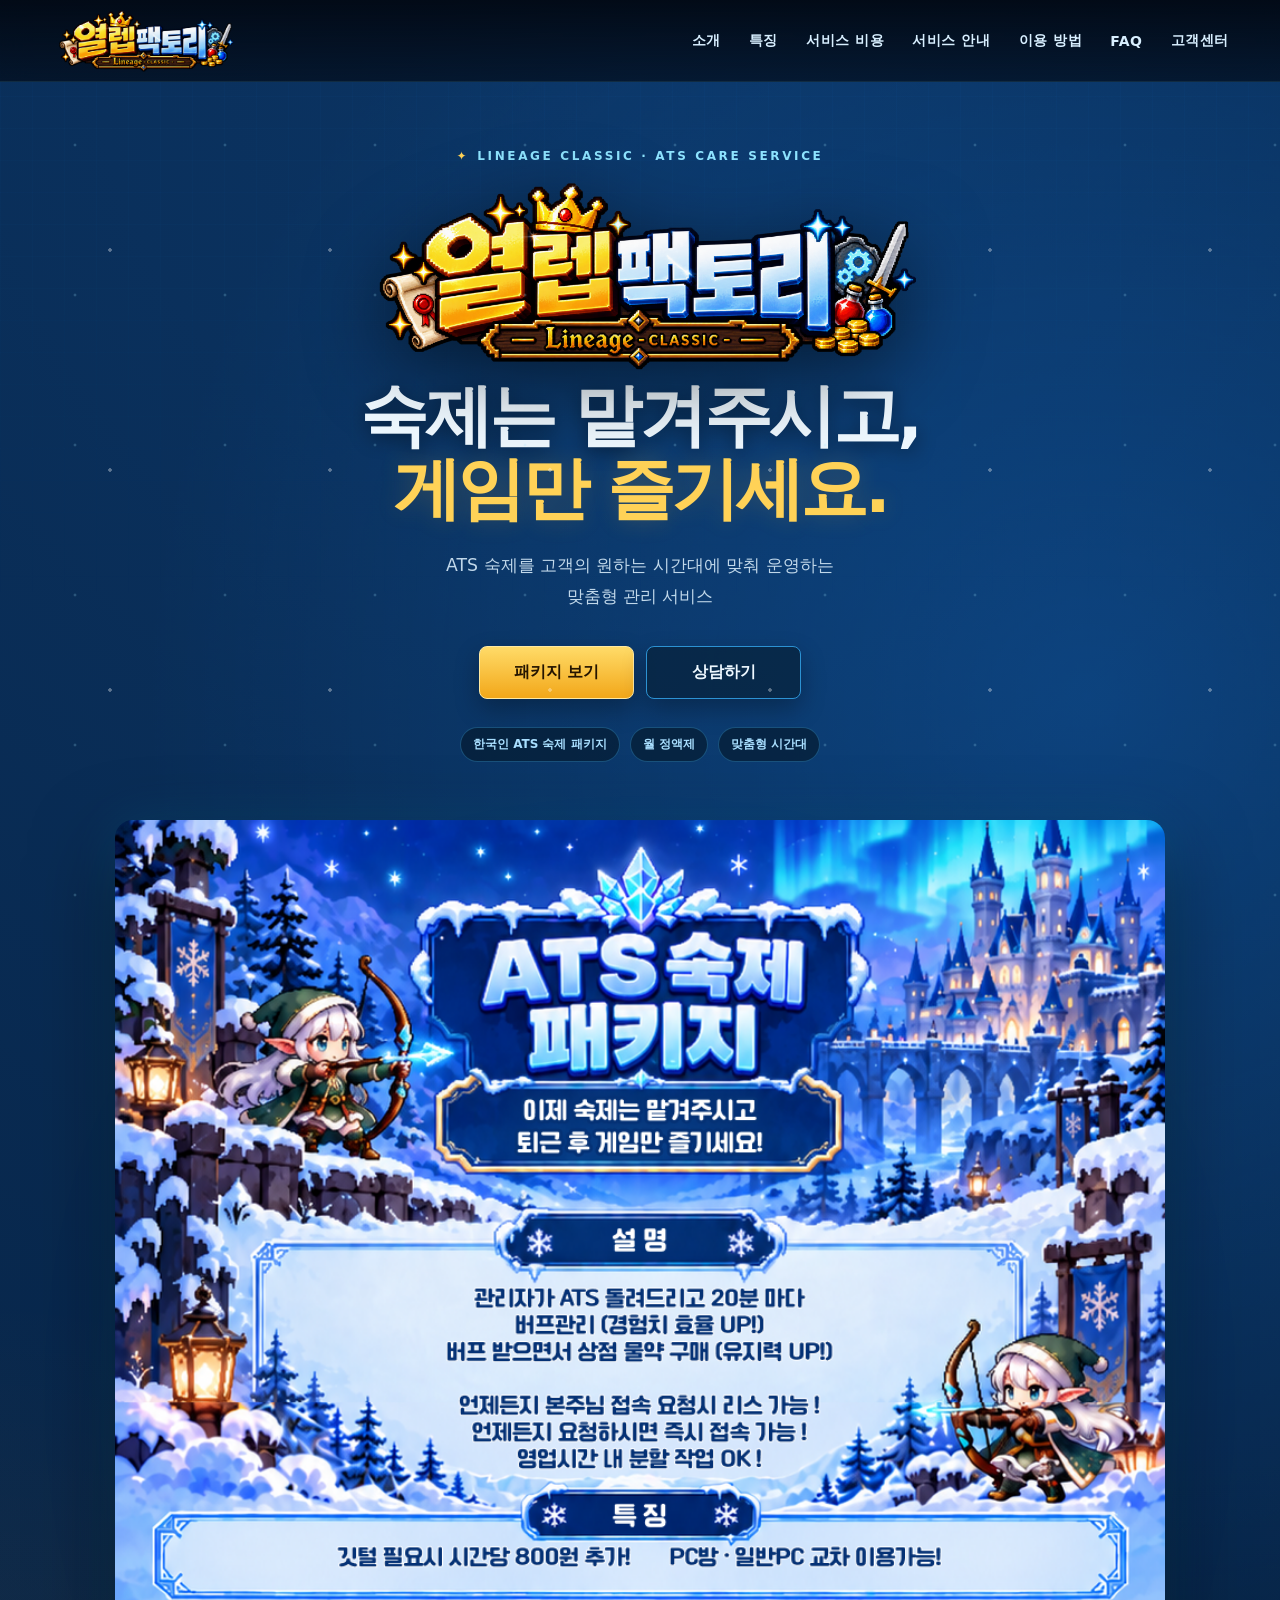
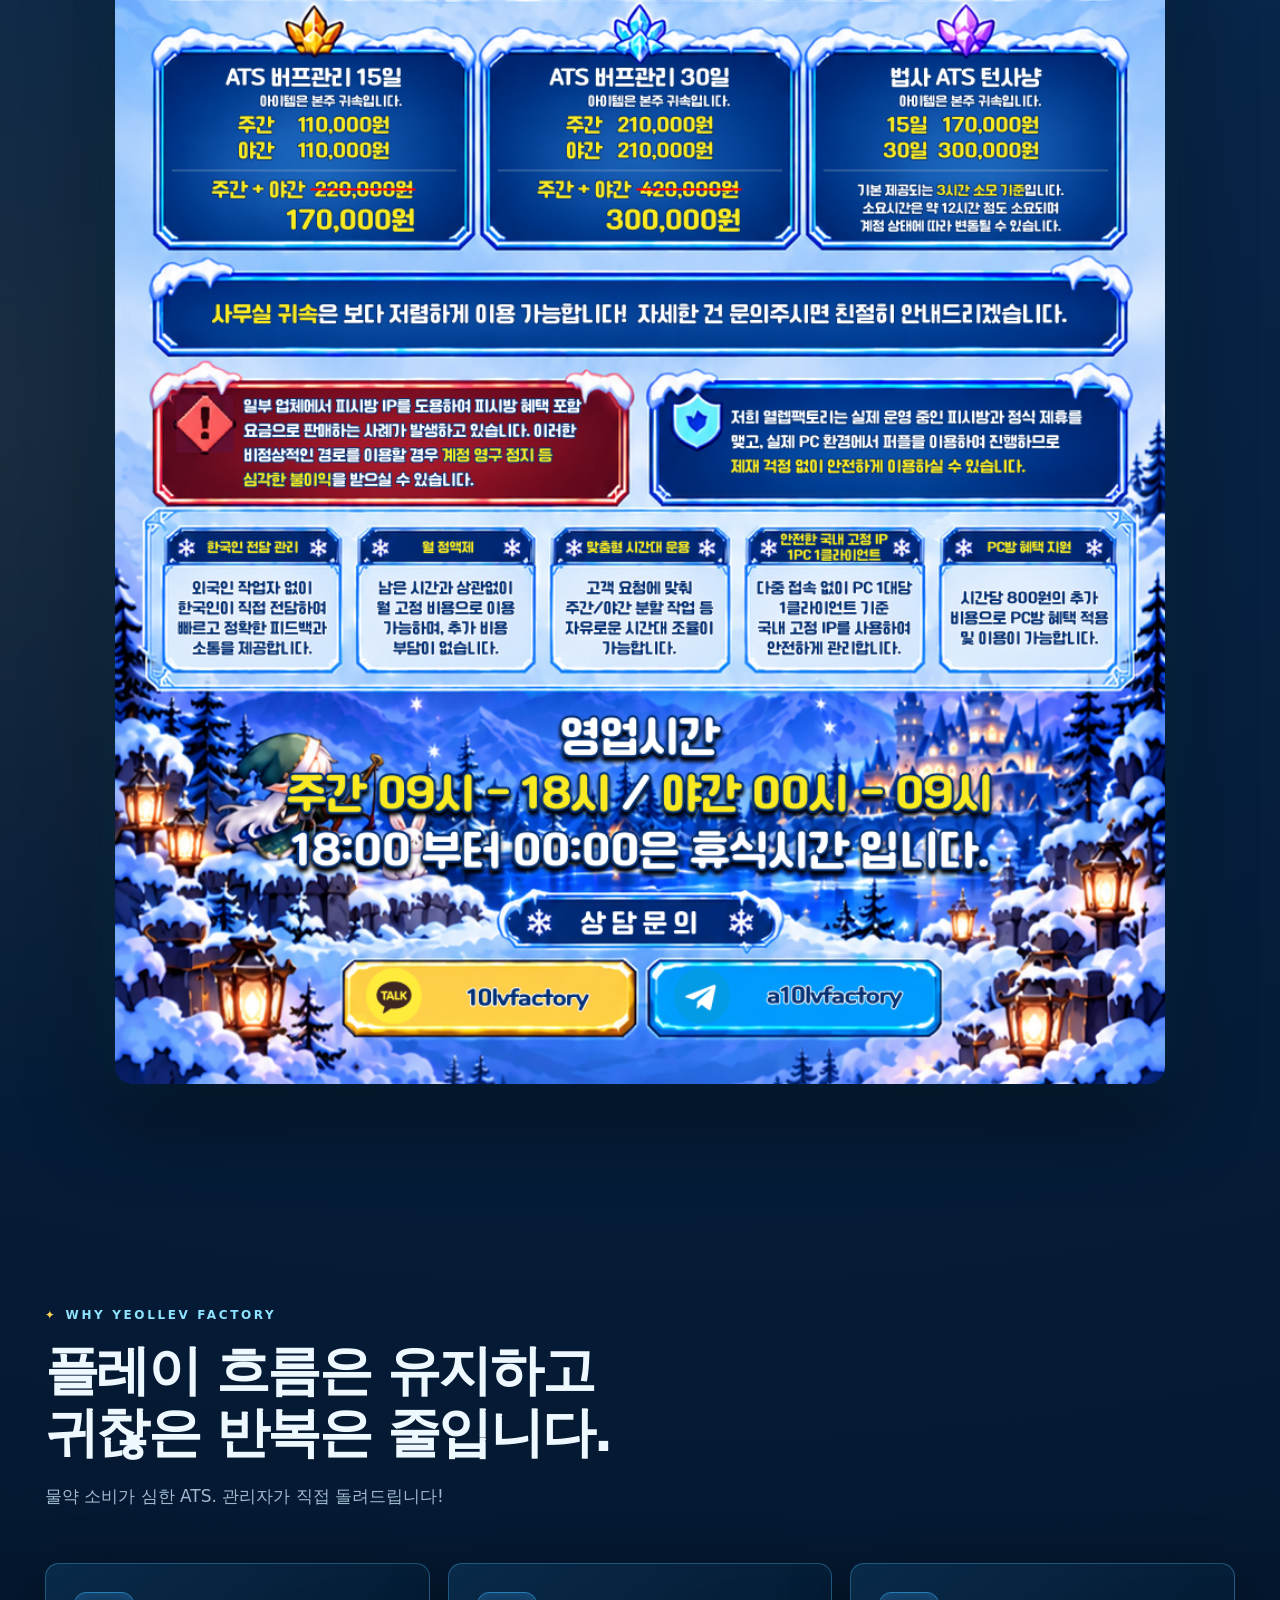
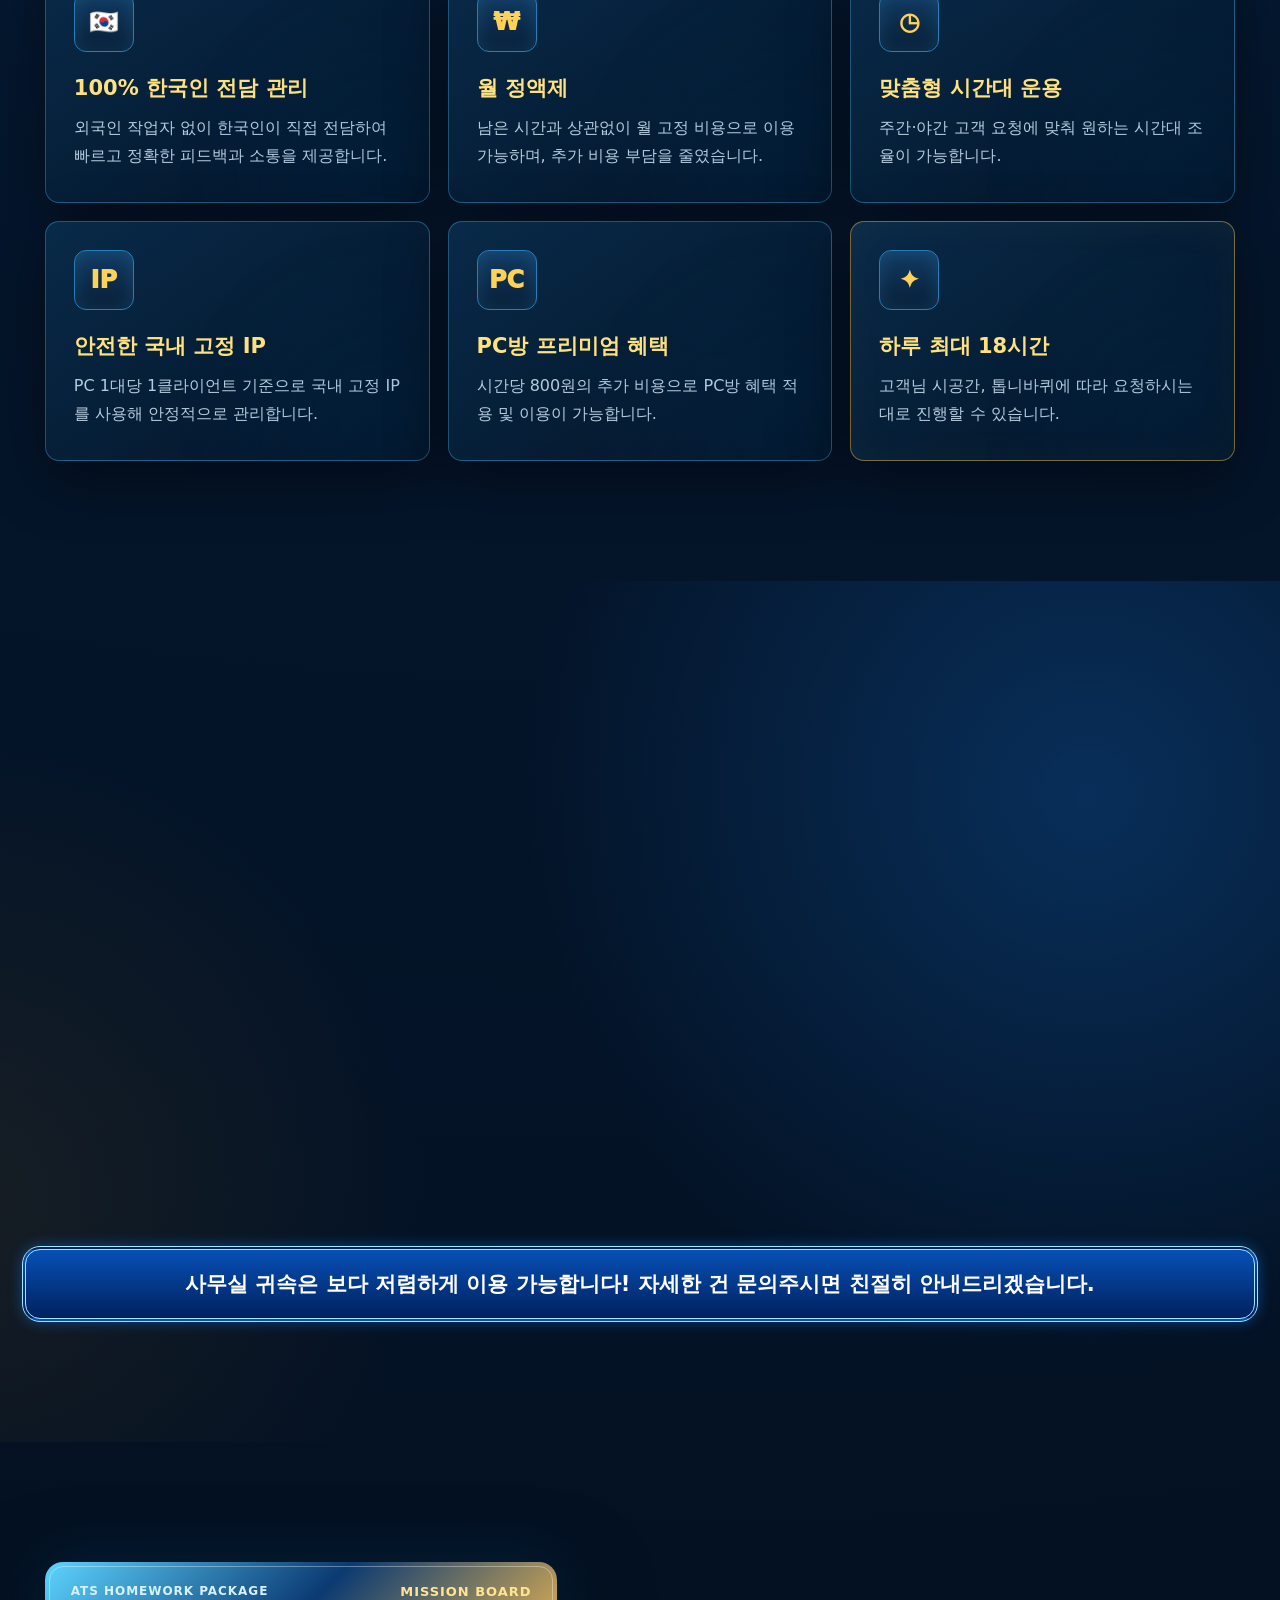
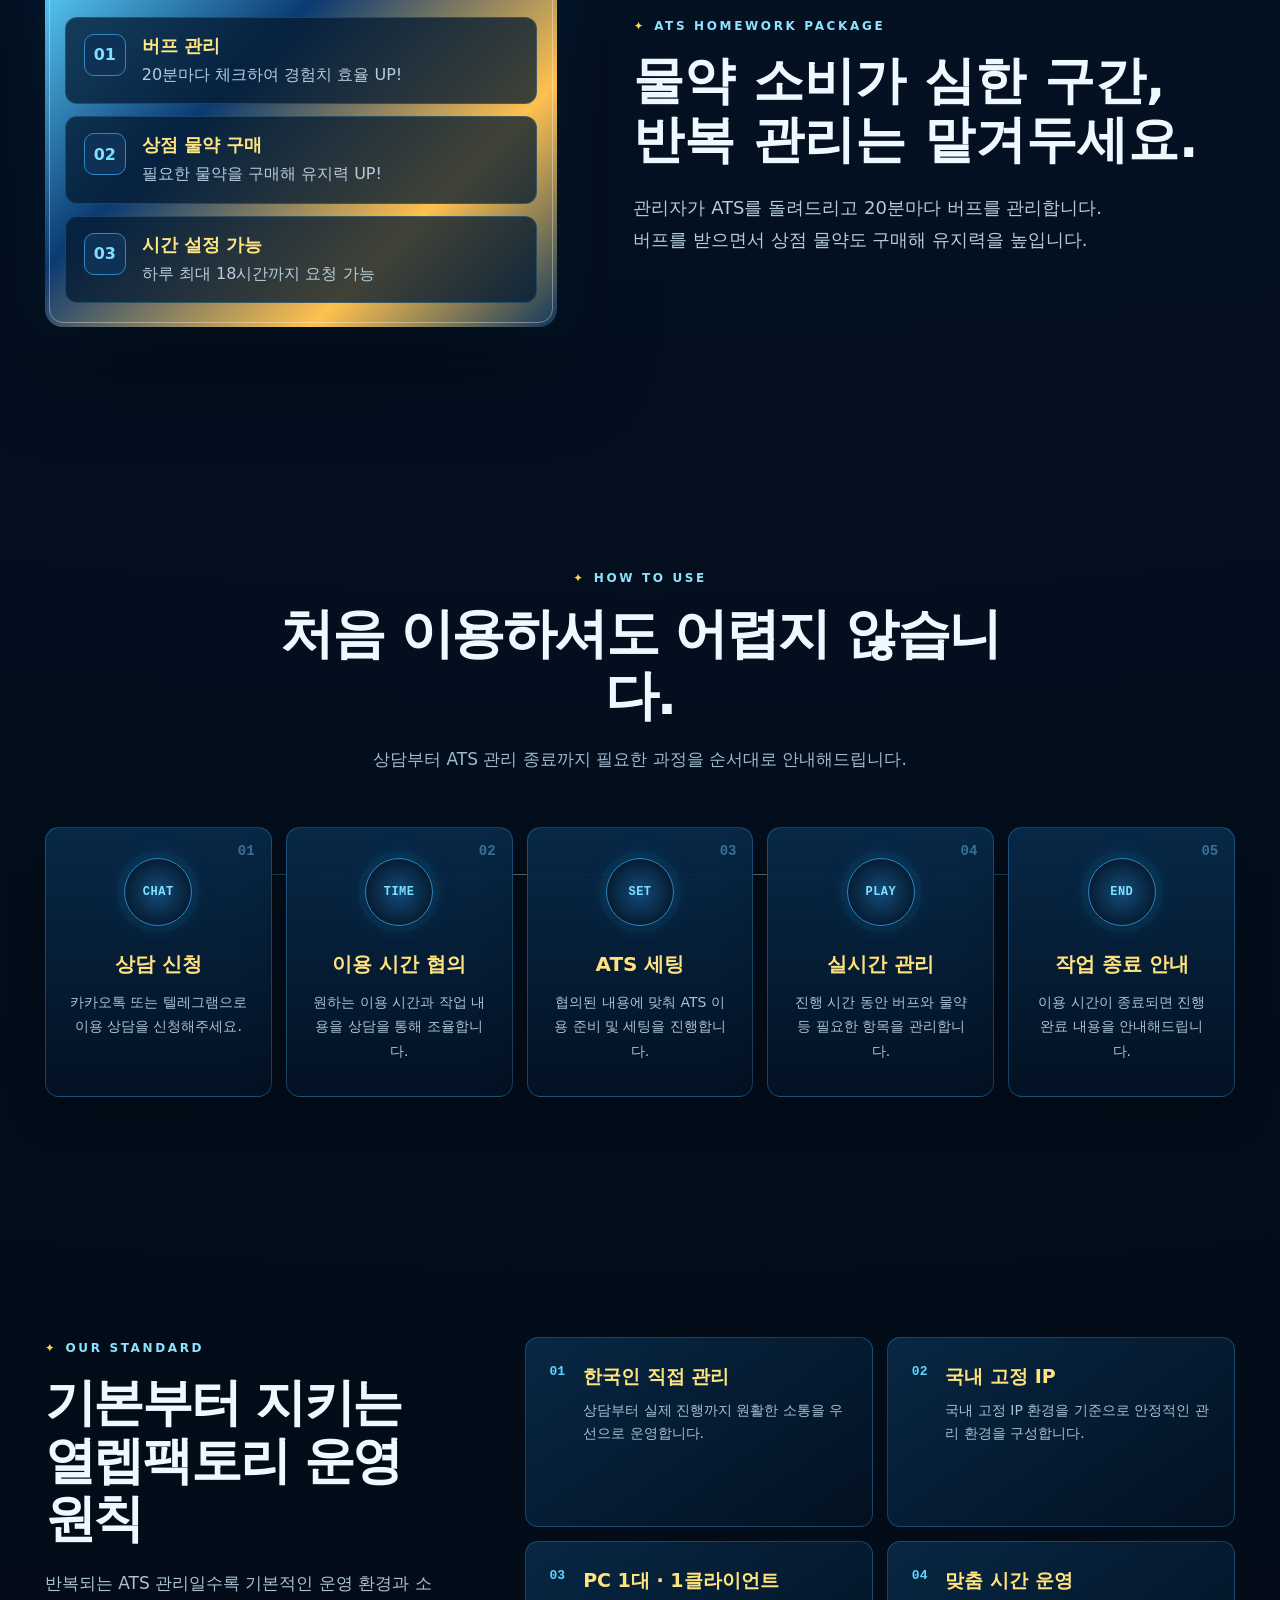
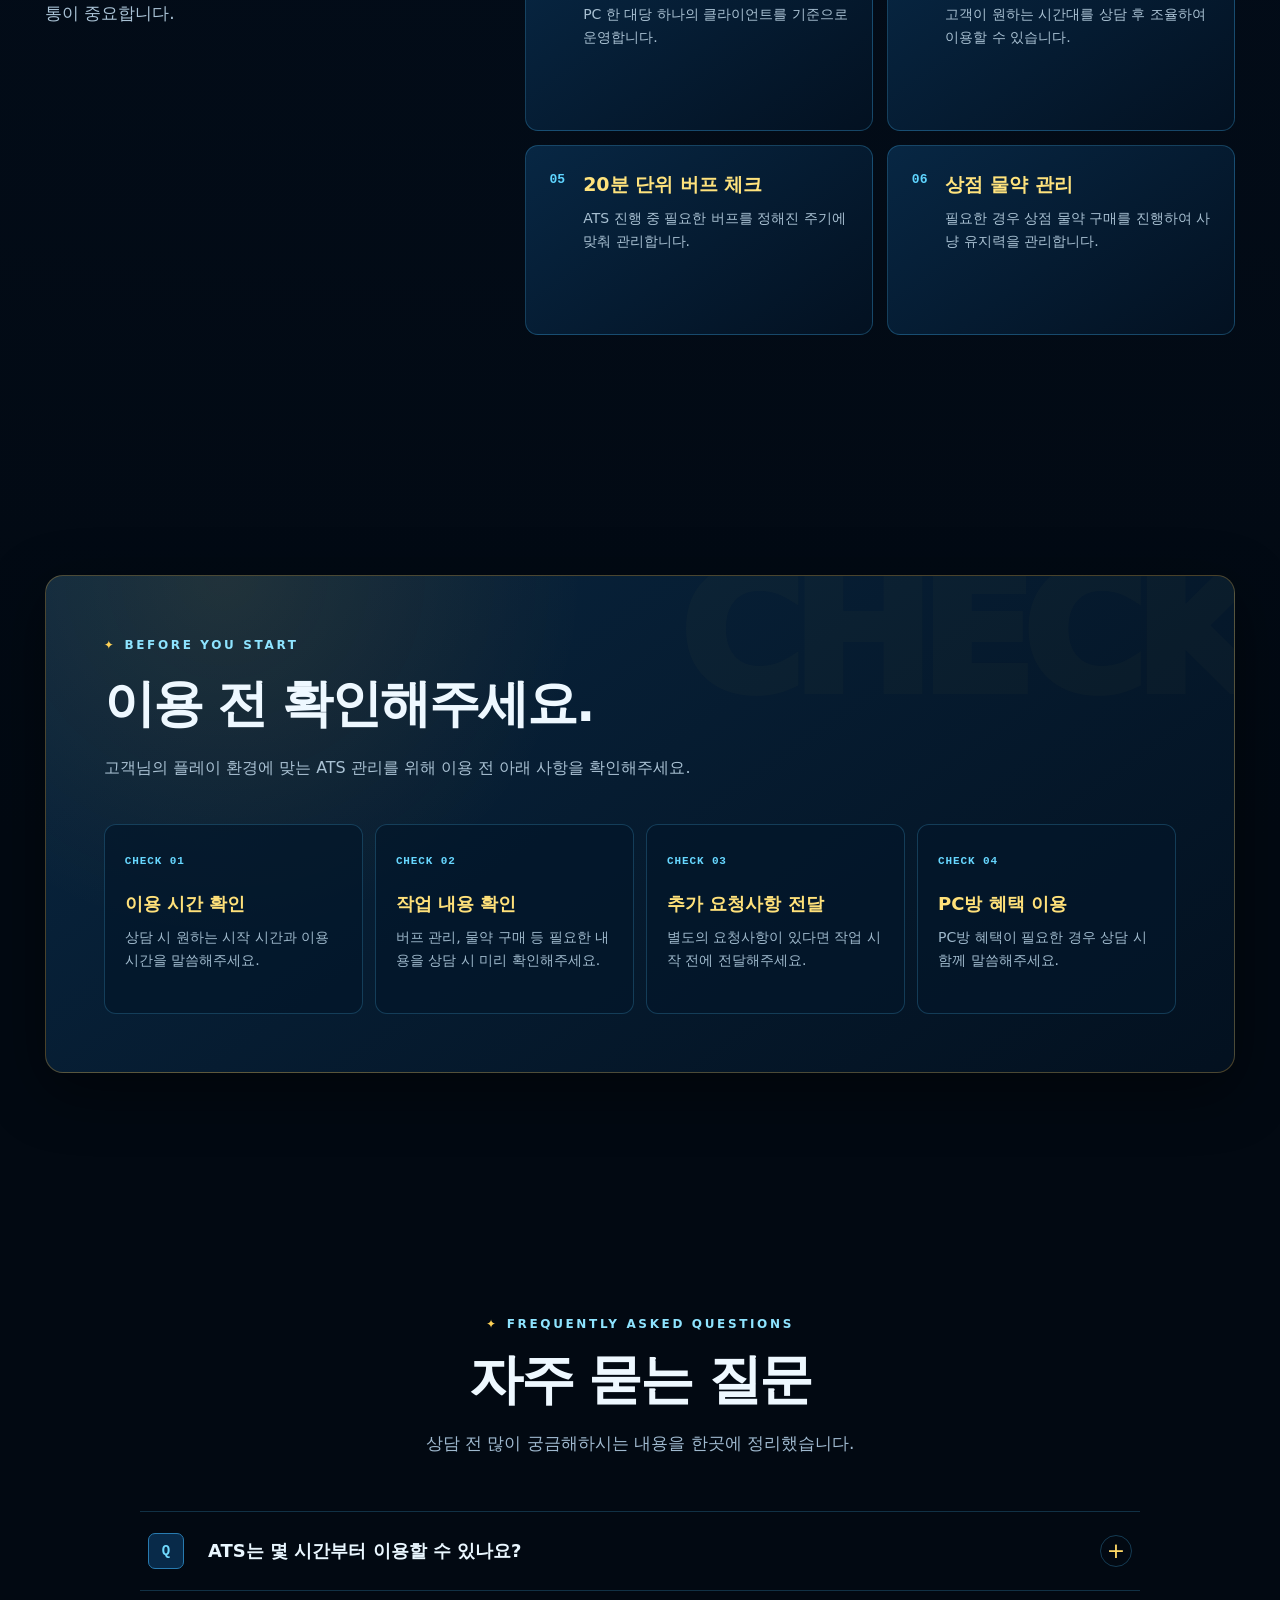
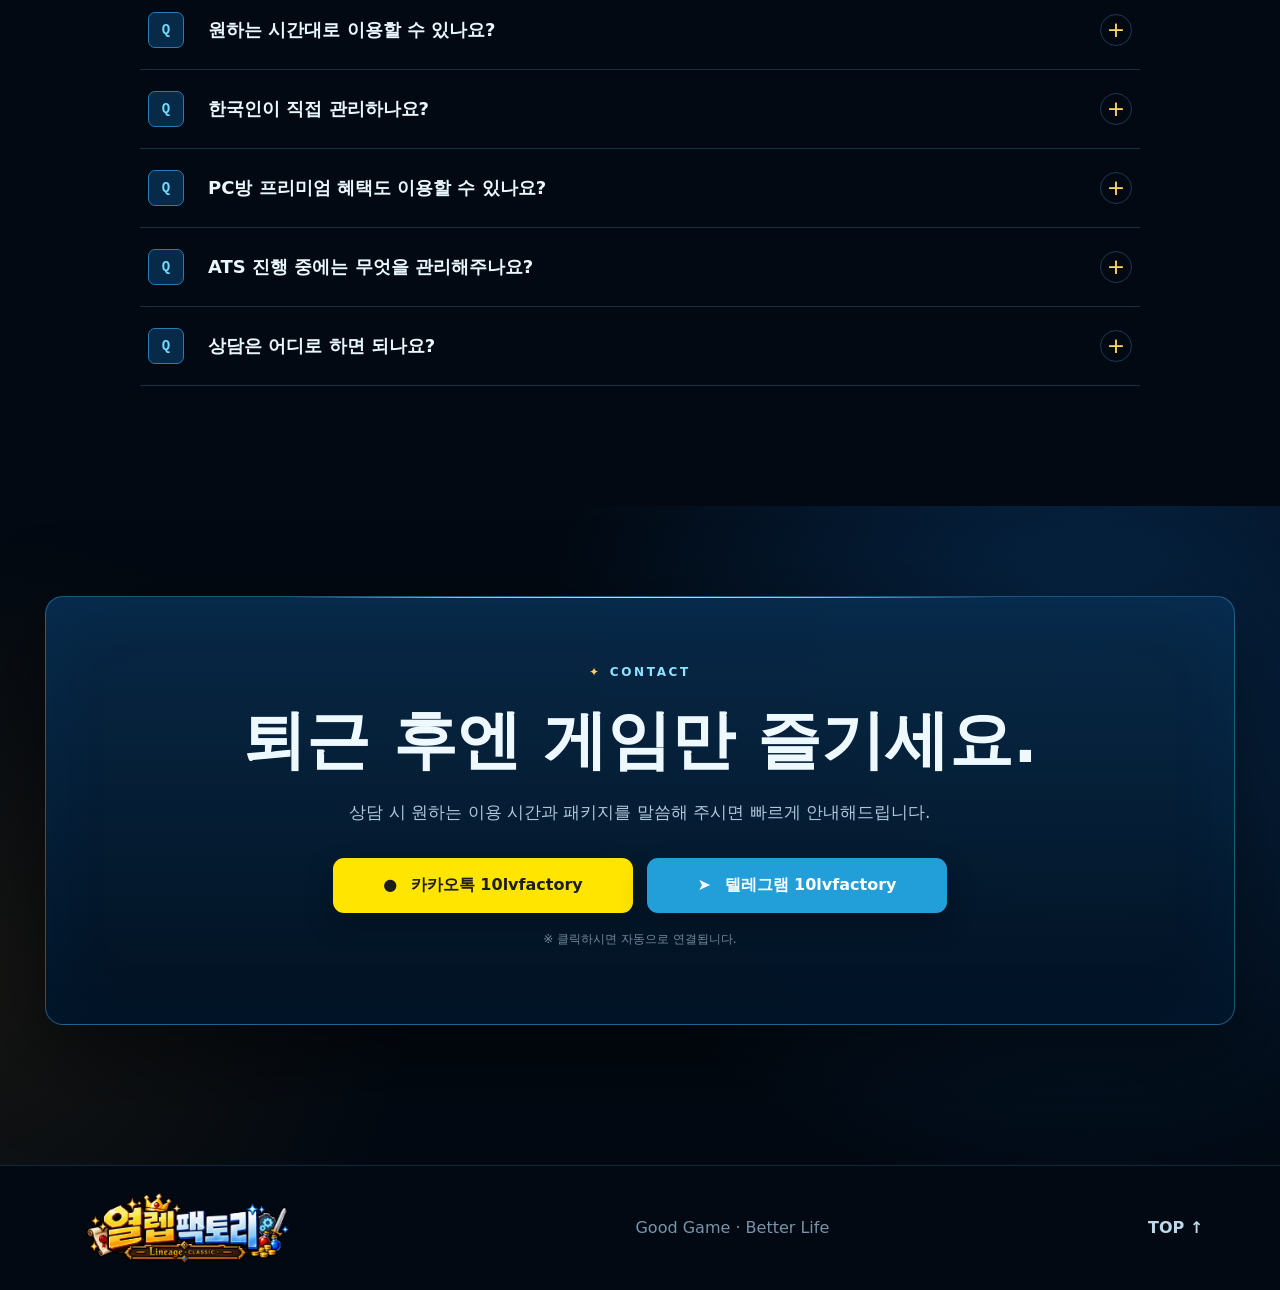
==== commit 2a987a46: "Update index.html" ====
--- a/index.html
+++ b/index.html
@@ -10,6 +10,26 @@
   />
   <title>열렙팩토리 | Lineage Classic</title>
   <link rel="stylesheet" href="styles.css" />
+<style>
+/* ATS 요금표 전용 스타일: 기존 홈페이지의 다른 카드에는 영향 없음 */
+.ats-price-grid{display:grid;grid-template-columns:repeat(3,minmax(0,1fr));gap:14px;margin-top:40px}
+.ats-price-card{position:relative;min-width:0;padding:34px 18px 20px;text-align:center;color:#fff;background:linear-gradient(145deg,#0647a2,#002764 65%,#001b52);border:4px double #8ad7ff;border-radius:19px;box-shadow:inset 0 0 0 3px #0048ae,0 0 15px #1c8dff55}
+.ats-price-card:before{content:"";position:absolute;inset:-9px 8px auto;height:16px;background:linear-gradient(180deg,#fff,#9de8ff 55%,#2c9cf6);border-radius:60% 60% 35% 35%;filter:drop-shadow(0 2px 2px #248fff)}
+.ats-gem{position:absolute;top:-29px;left:50%;transform:translateX(-50%);font-size:38px;color:#ffb525;text-shadow:0 2px #8c3500,0 0 10px #ffde5a}
+.ats-gem.blue{color:#3fe9ff;text-shadow:0 2px #0053c2,0 0 10px #7cfaff}
+.ats-gem.purple{color:#d874ff;text-shadow:0 2px #7313b8,0 0 10px #edb1ff}
+.ats-price-card h3{font-size:clamp(16px,1.8vw,23px);font-weight:900;color:#fff;margin:0 0 4px;line-height:1.35}
+.ats-price-card>p{font-size:12px;color:#e6f4ff;font-weight:700;margin:0 0 9px}
+.ats-price-row{display:flex;justify-content:center;align-items:baseline;gap:15px;color:#ffe600;font-weight:900;font-size:clamp(15px,1.7vw,21px);line-height:1.5;white-space:nowrap}
+.ats-price-row strong{font-size:inherit;color:inherit}
+.ats-price-total{border-top:1px solid #4383c6;margin-top:10px;padding-top:7px;display:flex;flex-direction:column;align-items:center;color:#ffe600;font-weight:900;line-height:1.3}
+.ats-price-total span{font-size:clamp(13px,1.5vw,18px)}
+.ats-price-total del{color:#ff653c;text-decoration-thickness:2px}
+.ats-price-total strong{font-size:clamp(20px,2.3vw,29px);color:#ffe600}
+.ats-price-description{border-top:1px solid #4383c6;margin-top:10px;padding-top:12px;font-size:12px;font-weight:700;line-height:1.55;color:#fff}
+.ats-price-banner{margin-top:20px;padding:20px 16px;text-align:center;background:linear-gradient(180deg,#0750b6,#00215e);border:4px double #a2e7ff;border-radius:18px;color:#fff;font-size:clamp(14px,1.8vw,21px);font-weight:900;box-shadow:0 0 14px #1689ff66}
+@media(max-width:760px){.ats-price-grid{grid-template-columns:1fr;gap:36px}.ats-price-card{max-width:460px;width:100%;margin:auto;padding:34px 22px 23px}.ats-price-card h3{font-size:22px}.ats-price-row{font-size:21px}.ats-price-total strong{font-size:28px}.ats-price-description{font-size:13px}}
+</style>
 </head>
 
 <body>
@@ -225,54 +245,33 @@
     </p>
   </div>
 
-  <div class="pricing-grid">
-
-    <!-- 첫 번째 카드 -->
-    <article class="price-card reveal">
-      <div class="badge">ATS</div>
-
+  <div class="ats-price-grid">
+    <article class="ats-price-card reveal">
+      <div class="ats-gem">✦</div>
       <h3>ATS 버프관리 15일</h3>
-
-      <p class="price-note">
-        날빠 · 마물은 본주 귀속입니다.
-      </p>
-      <div class="price-line highlight">
-        <span>주간</span>
-        <strong>110,000원</strong>
-      </div>
-      
-      <div class="price-line highlight">
-        <span>야간</span>
-        <strong>110,000원</strong>
-      </div>
-      
-      <div class="price-line highlight">
-        <span>주간+야간</span>
-        <strong>170,000원</strong>
-      </div>
-
+      <p>아이템은 본주 귀속입니다.</p>
+      <div class="ats-price-row"><span>주간</span><strong>110,000원</strong></div>
+      <div class="ats-price-row"><span>야간</span><strong>110,000원</strong></div>
+      <div class="ats-price-total"><span>주간 + 야간 <del>220,000원</del></span><strong>170,000원</strong></div>
     </article>
-
-
-    <!-- 두 번째 카드 -->
-    <article class="price-card reveal delay-1">
-      <div class="badge">ATS</div>
-
-      <h3>본주 귀속 30일 패키지</h3>
-
-      <p class="price-note">
-날빠 · 마물은 본주 귀속입니다.
-      </p>
-
-      
-      <div class="price-line highlight">
-        <span>30일</span>
-        <strong>279,000원</strong>
-      </div>
-
+    <article class="ats-price-card reveal delay-1">
+      <div class="ats-gem blue">✦</div>
+      <h3>ATS 버프관리 30일</h3>
+      <p>아이템은 본주 귀속입니다.</p>
+      <div class="ats-price-row"><span>주간</span><strong>210,000원</strong></div>
+      <div class="ats-price-row"><span>야간</span><strong>210,000원</strong></div>
+      <div class="ats-price-total"><span>주간 + 야간 <del>420,000원</del></span><strong>300,000원</strong></div>
     </article>
-
+    <article class="ats-price-card reveal delay-2">
+      <div class="ats-gem purple">✦</div>
+      <h3>법사 ATS 텃사냥</h3>
+      <p>아이템은 본주 귀속입니다.</p>
+      <div class="ats-price-row"><span>15일</span><strong>170,000원</strong></div>
+      <div class="ats-price-row"><span>30일</span><strong>300,000원</strong></div>
+      <div class="ats-price-description">기본 제공되는 3시간 소모 기준입니다.<br>소요시간은 약 12시간 정도 소요되며<br>계정 상태에 따라 변동될 수 있습니다.</div>
+    </article>
   </div>
+  <div class="ats-price-banner reveal">사무실 귀속은 보다 저렴하게 이용 가능합니다! 자세한 건 문의주시면 친절히 안내드리겠습니다.</div>
 </section>
 
 
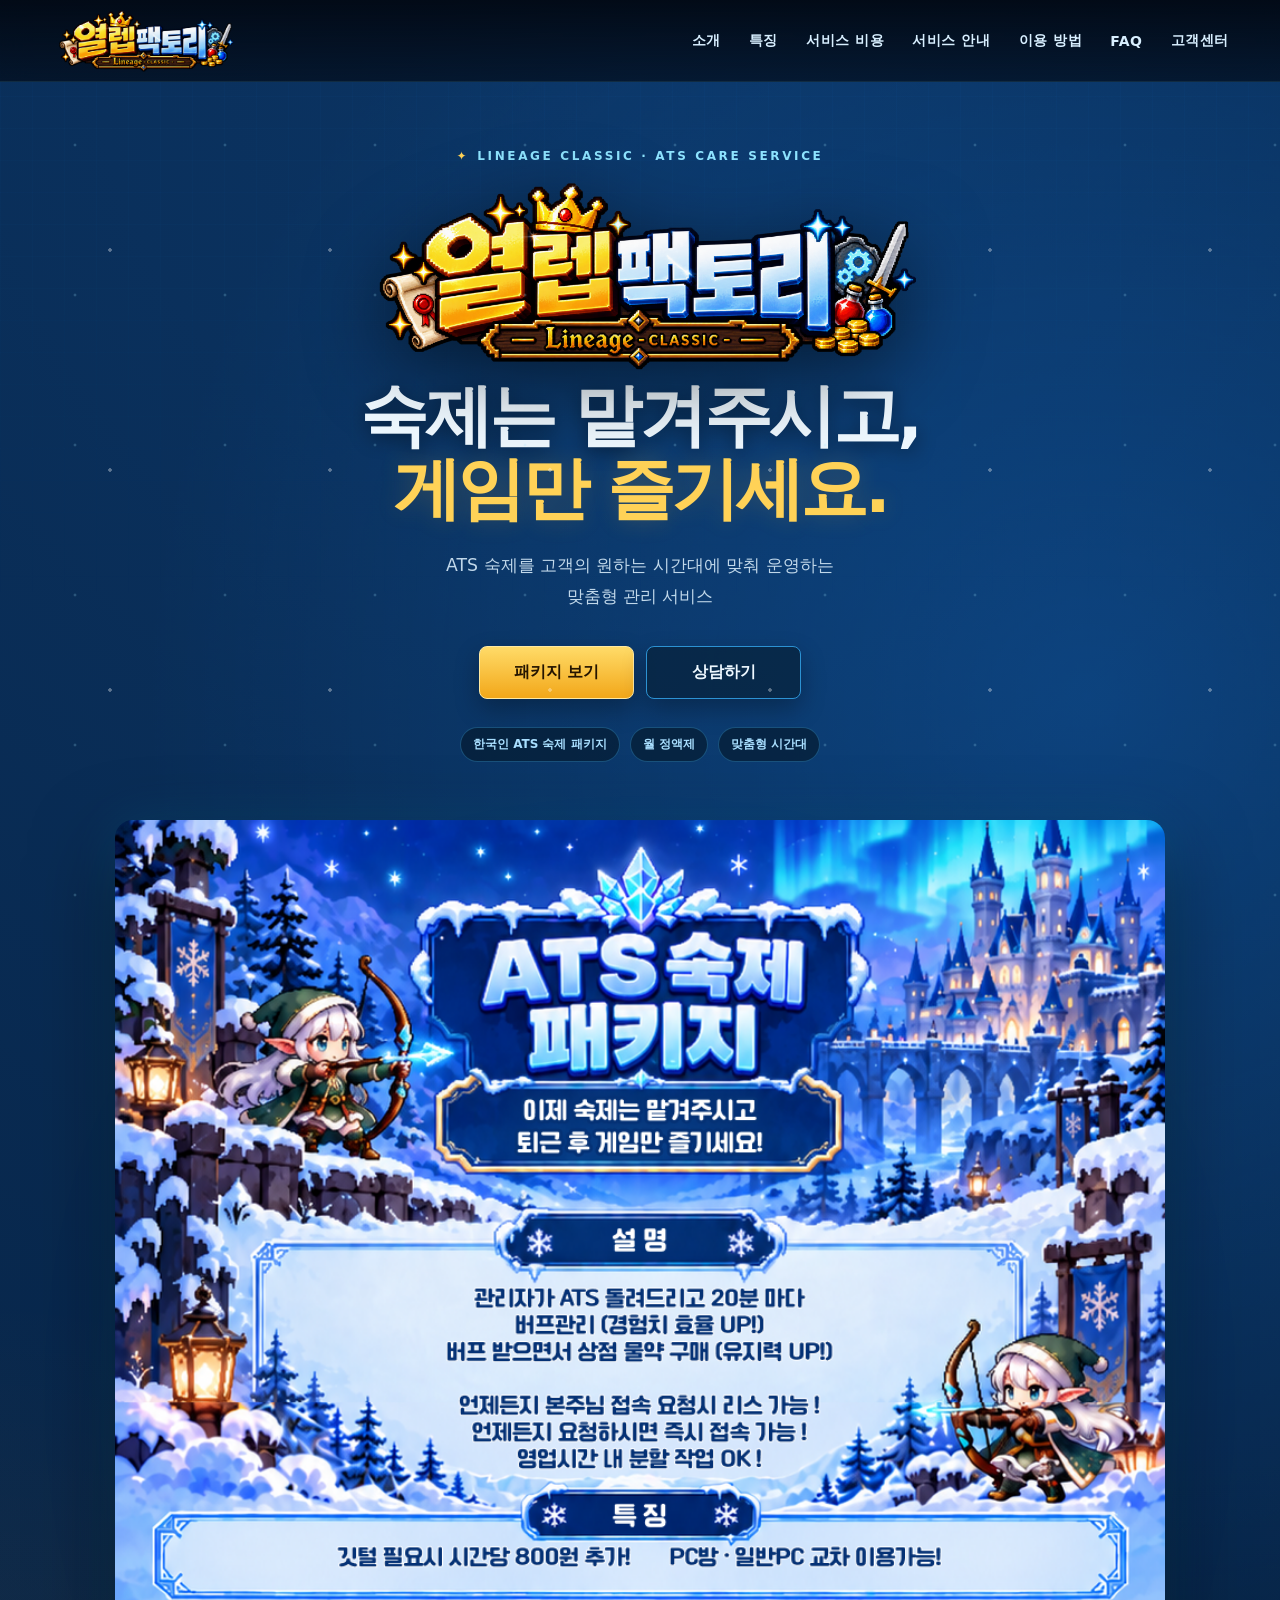
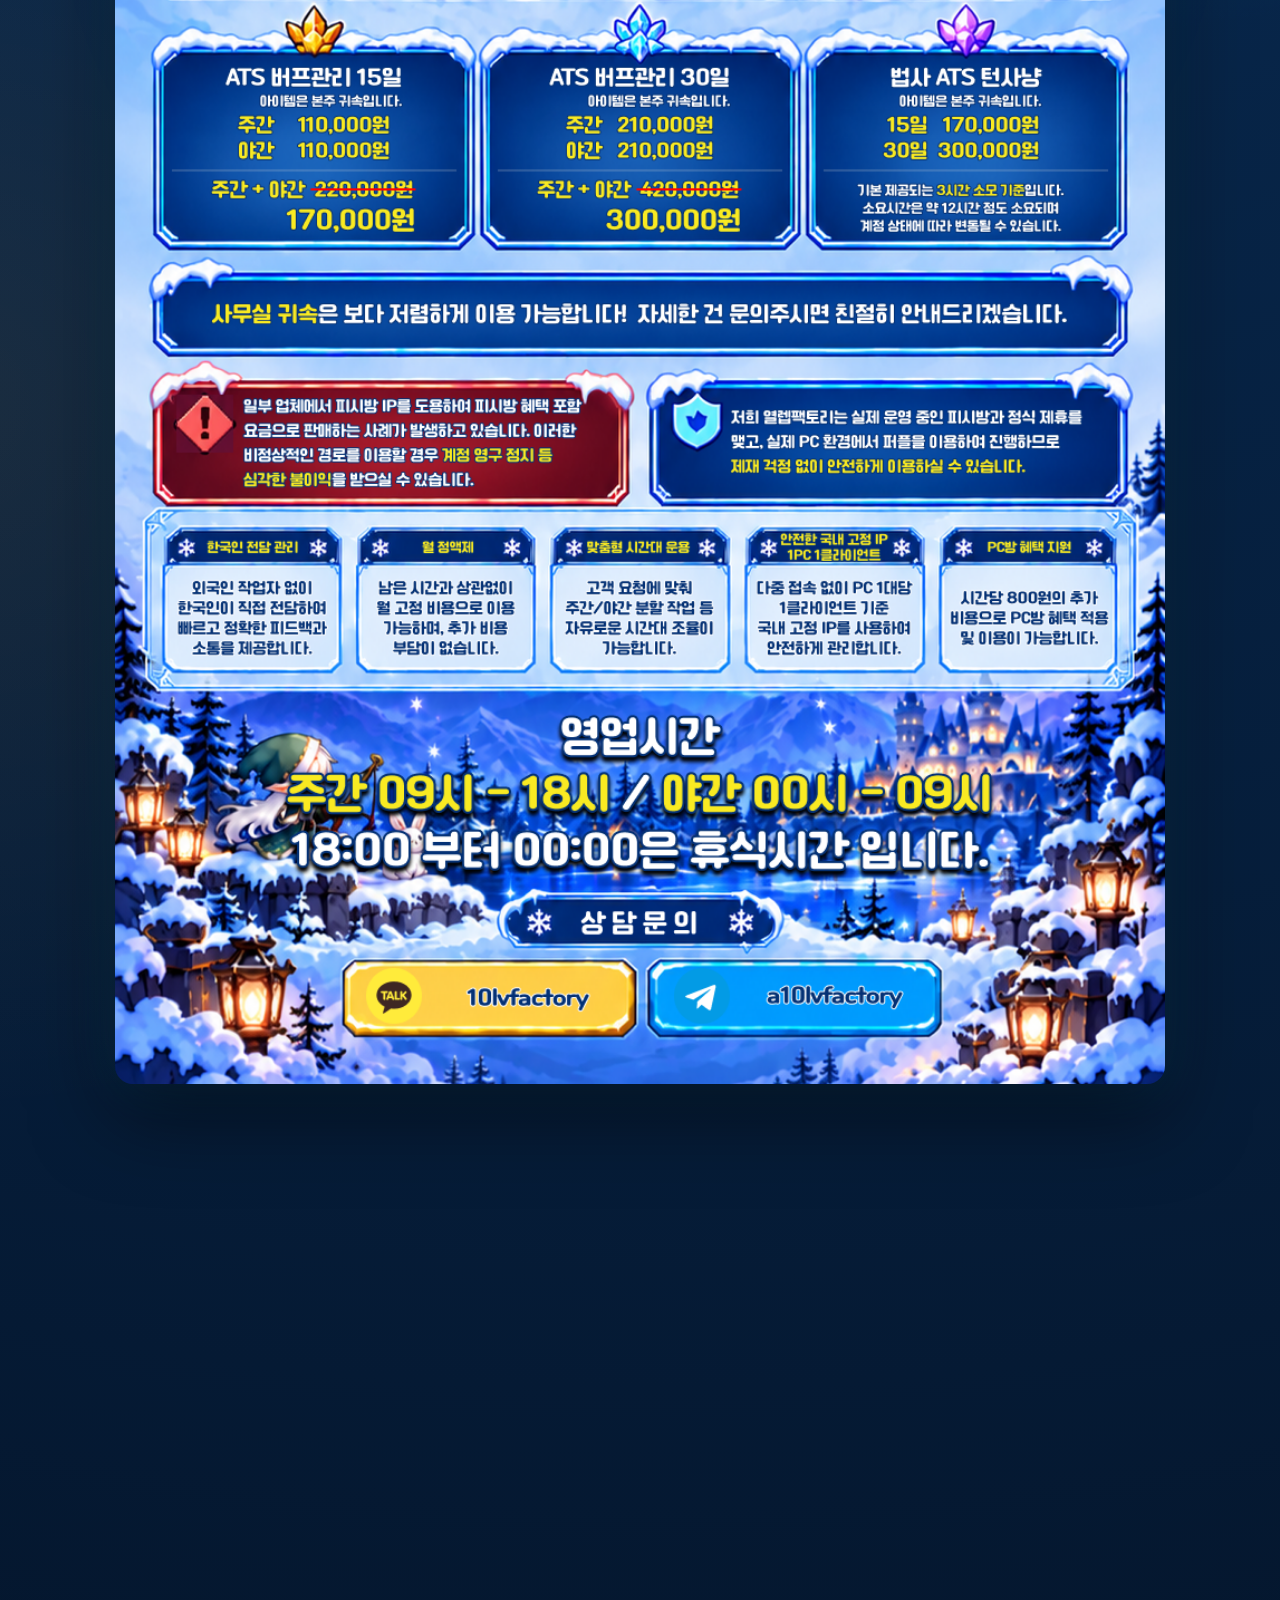
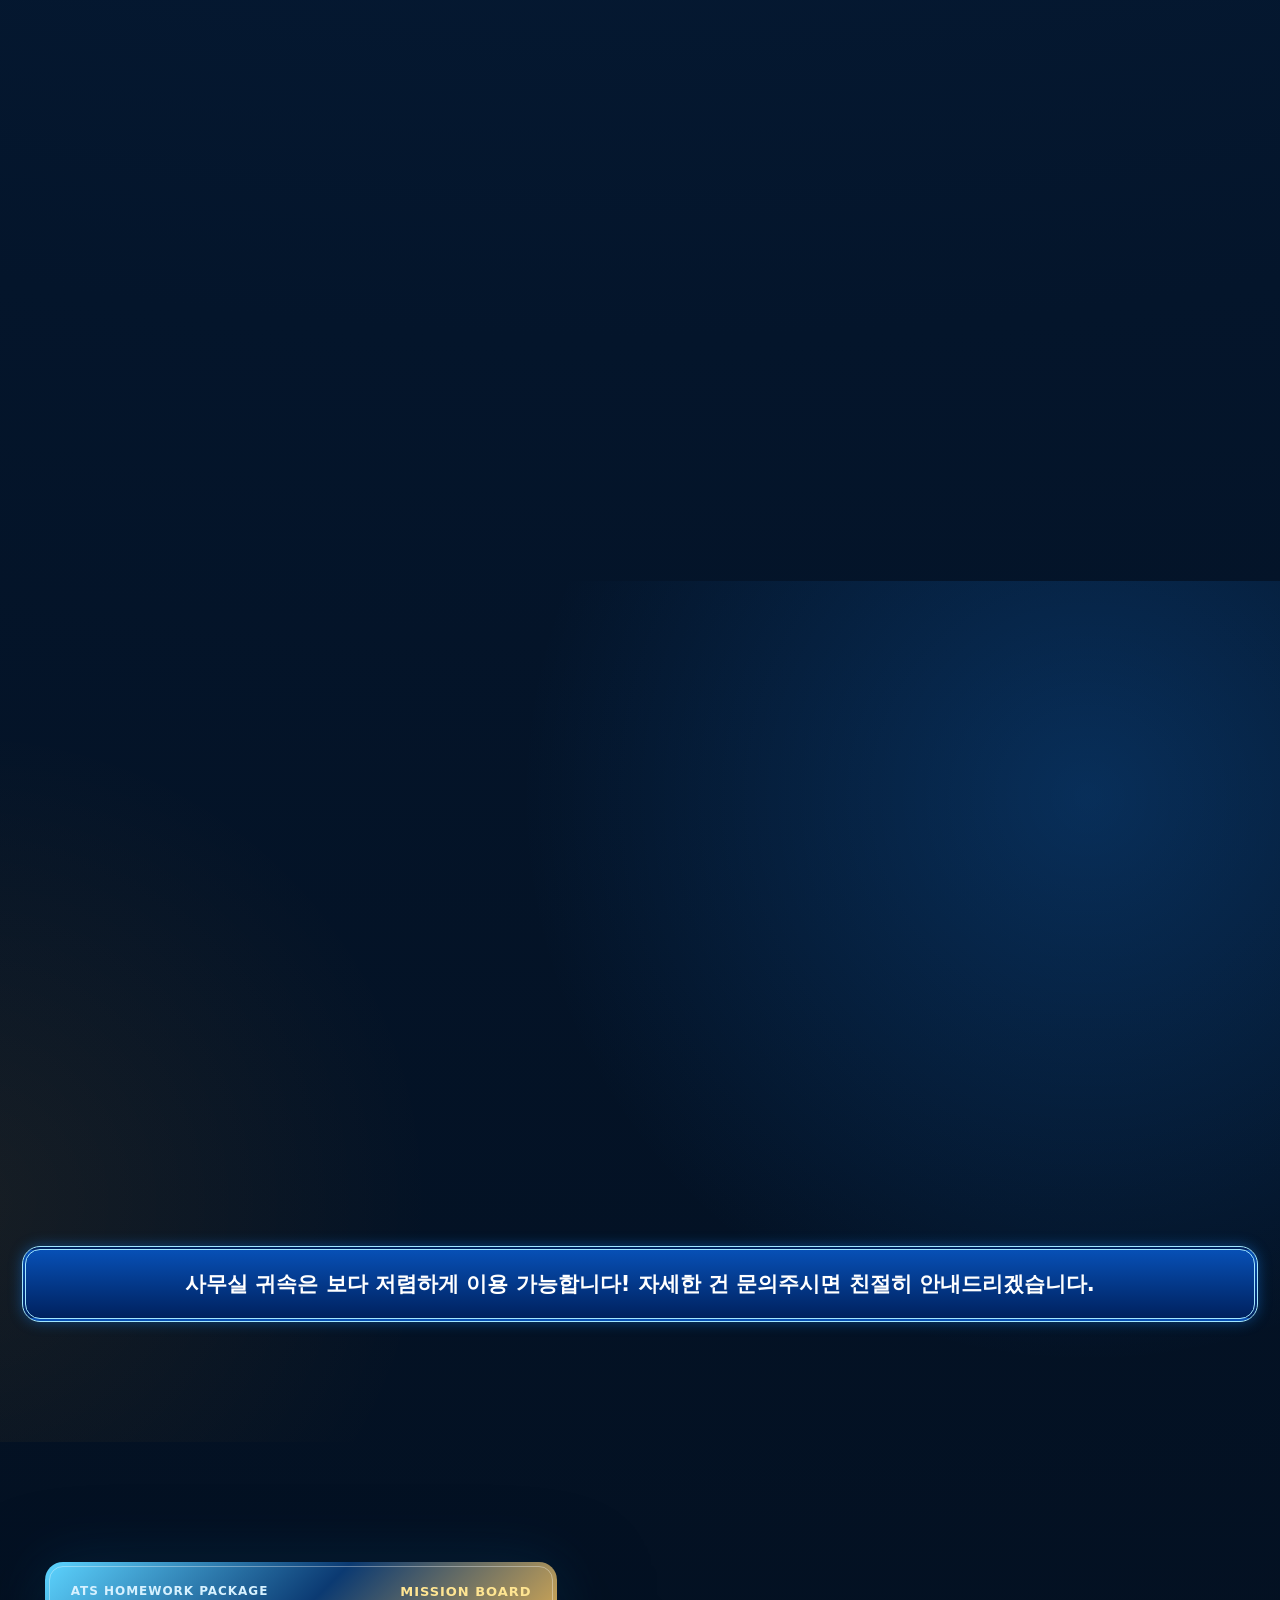
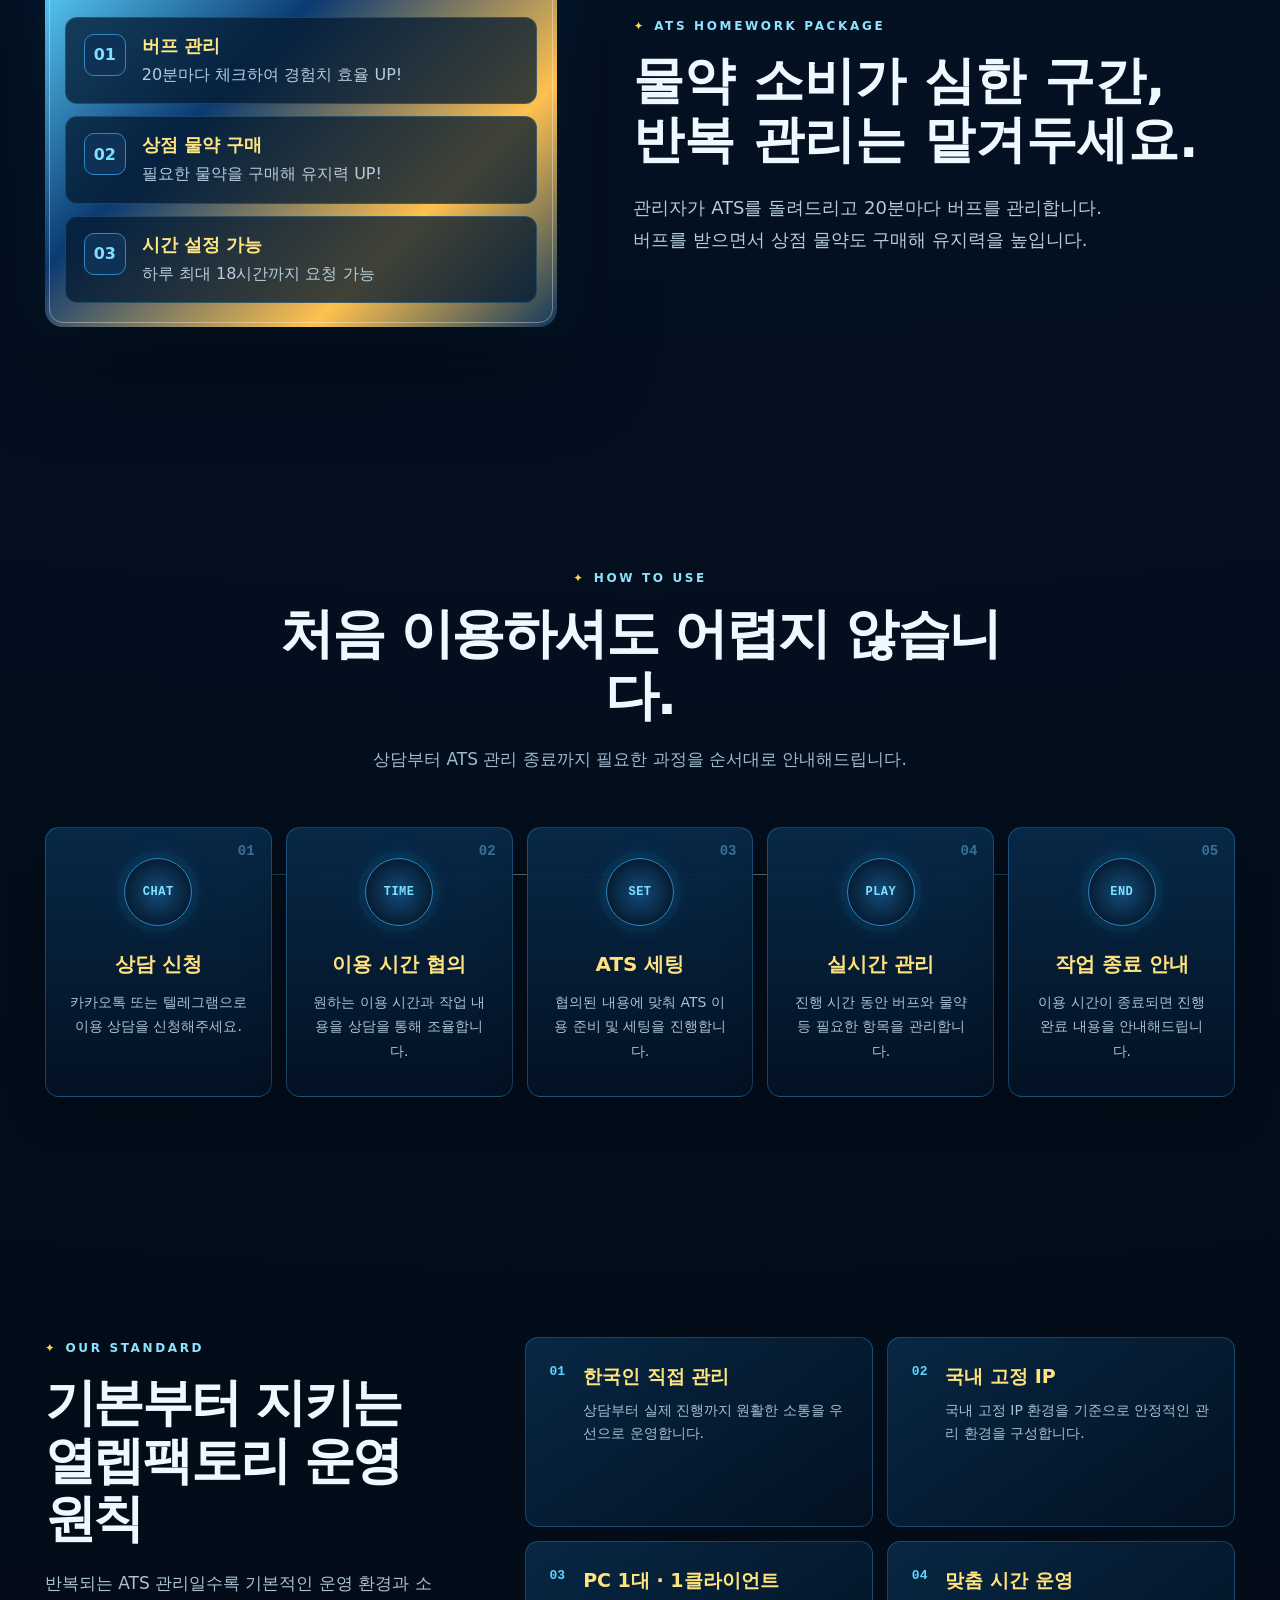
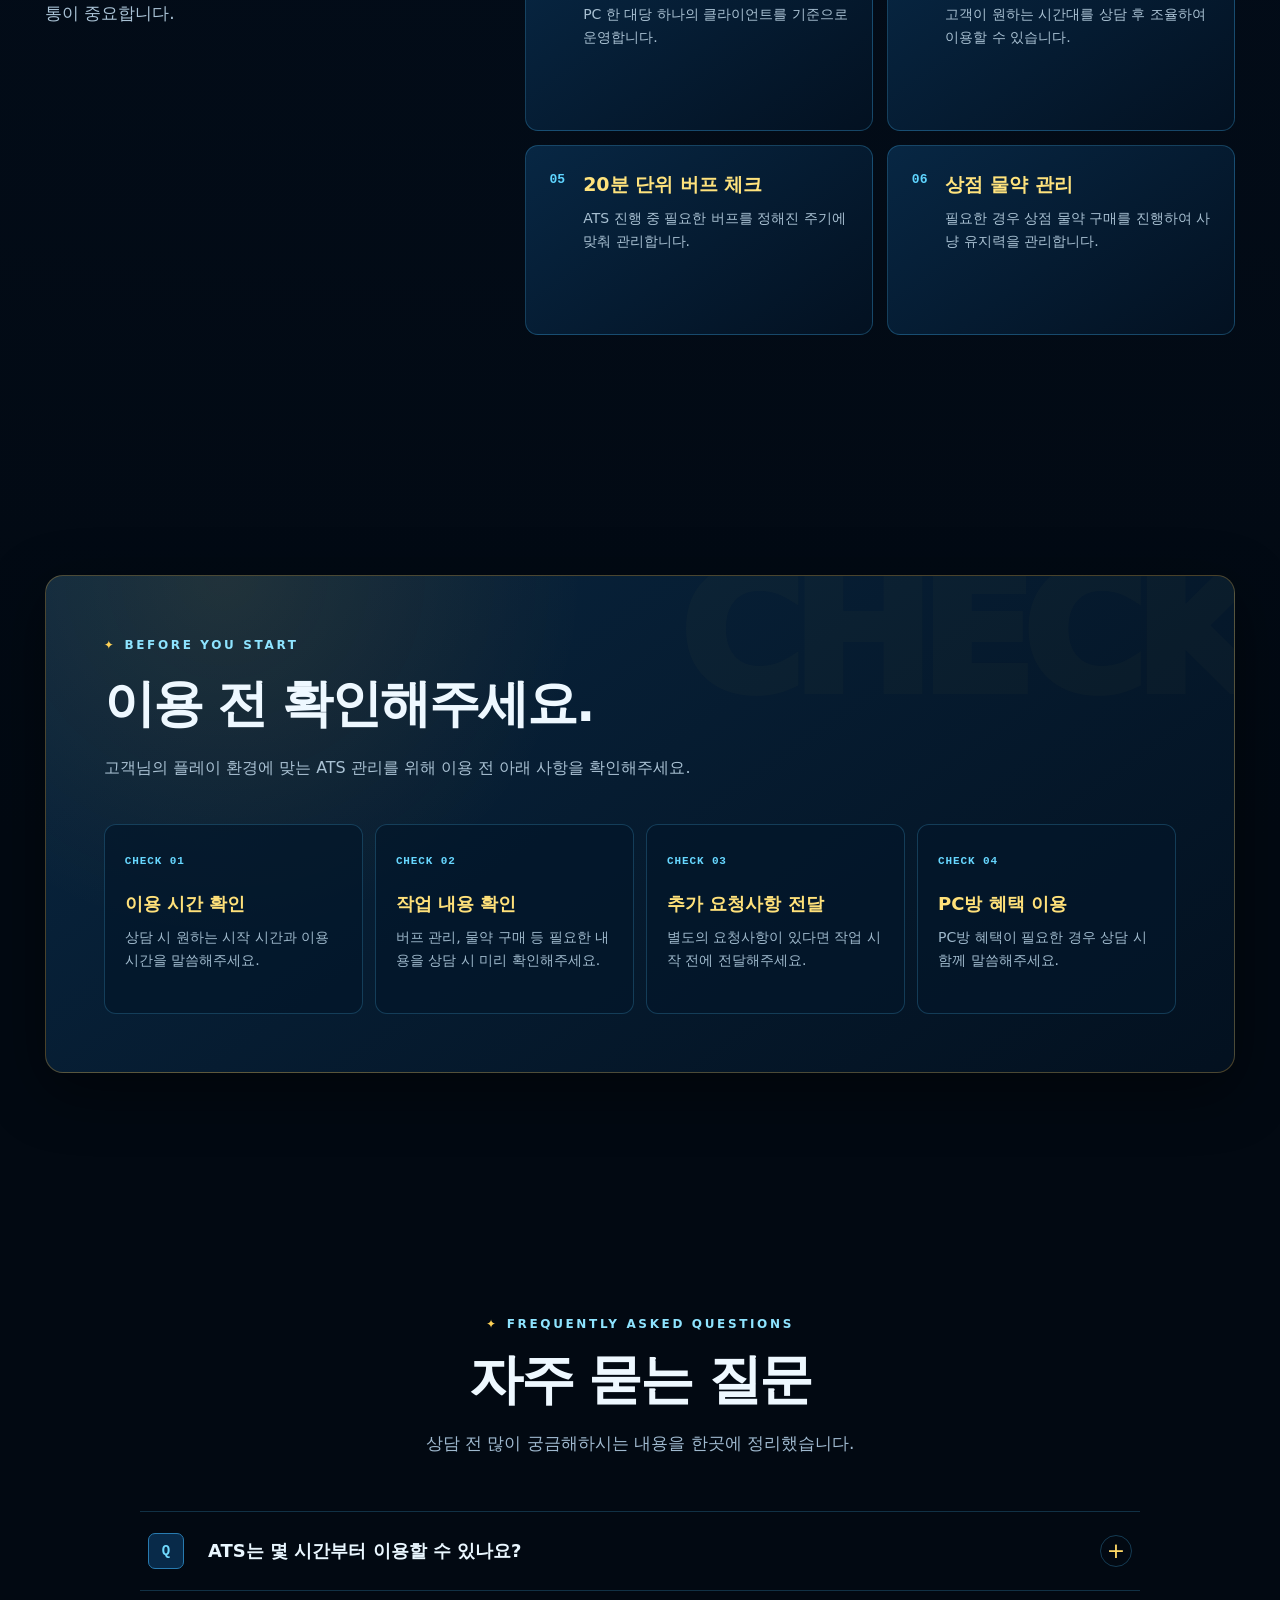
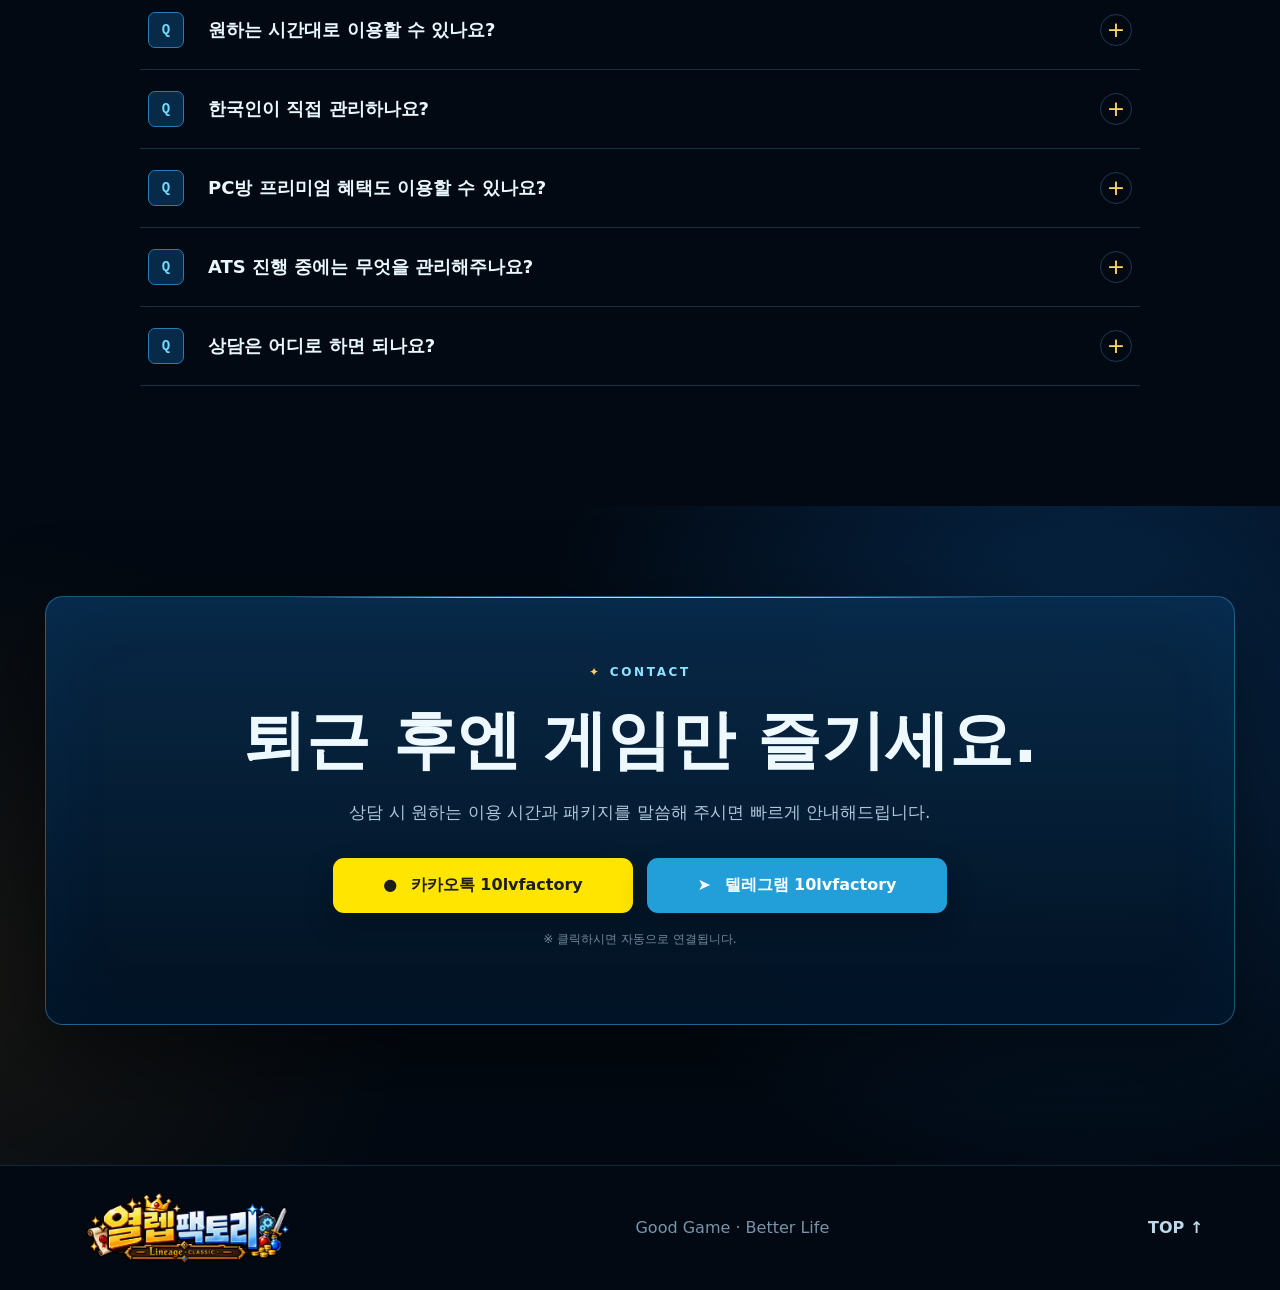
==== commit 2264e742: "Update index.html" ====
--- a/index.html
+++ b/index.html
@@ -264,7 +264,7 @@
     </article>
     <article class="ats-price-card reveal delay-2">
       <div class="ats-gem purple">✦</div>
-      <h3>법사 ATS 텃사냥</h3>
+      <h3>법사 ATS 턴사냥</h3>
       <p>아이템은 본주 귀속입니다.</p>
       <div class="ats-price-row"><span>15일</span><strong>170,000원</strong></div>
       <div class="ats-price-row"><span>30일</span><strong>300,000원</strong></div>
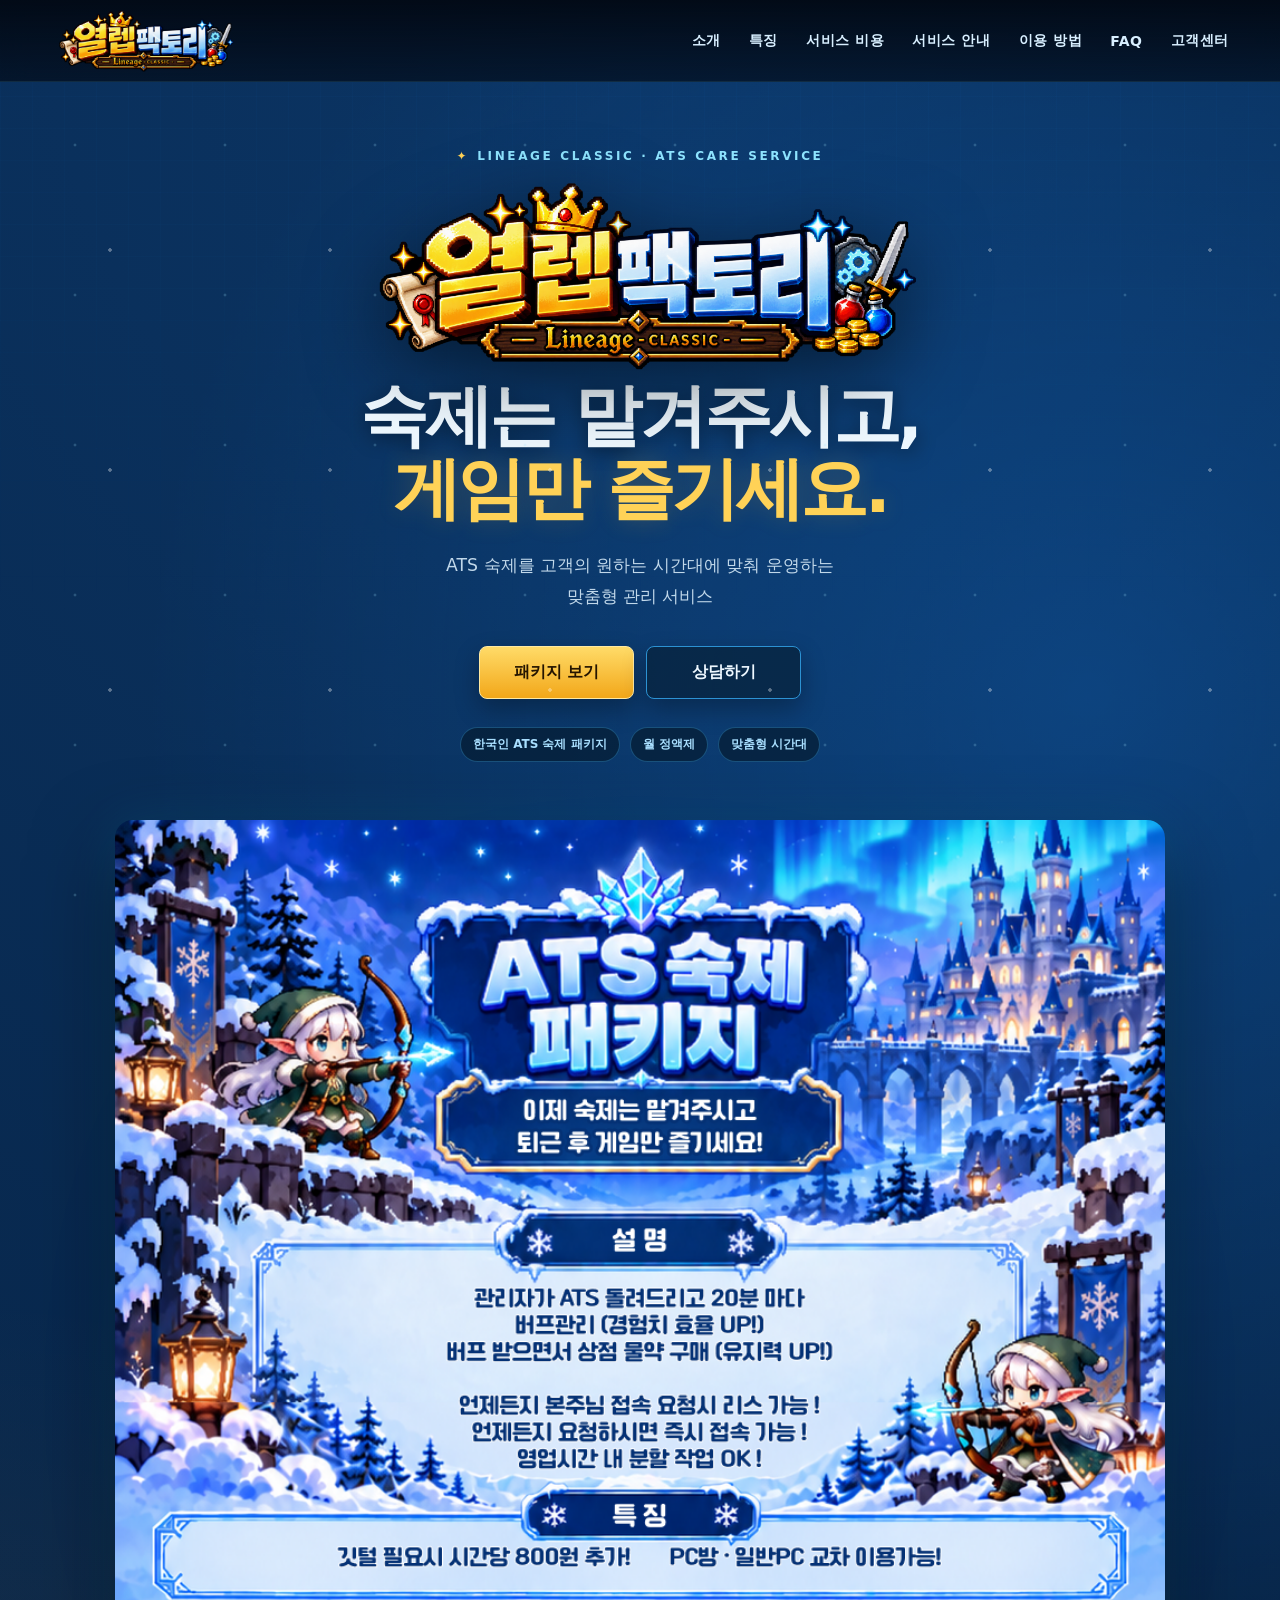
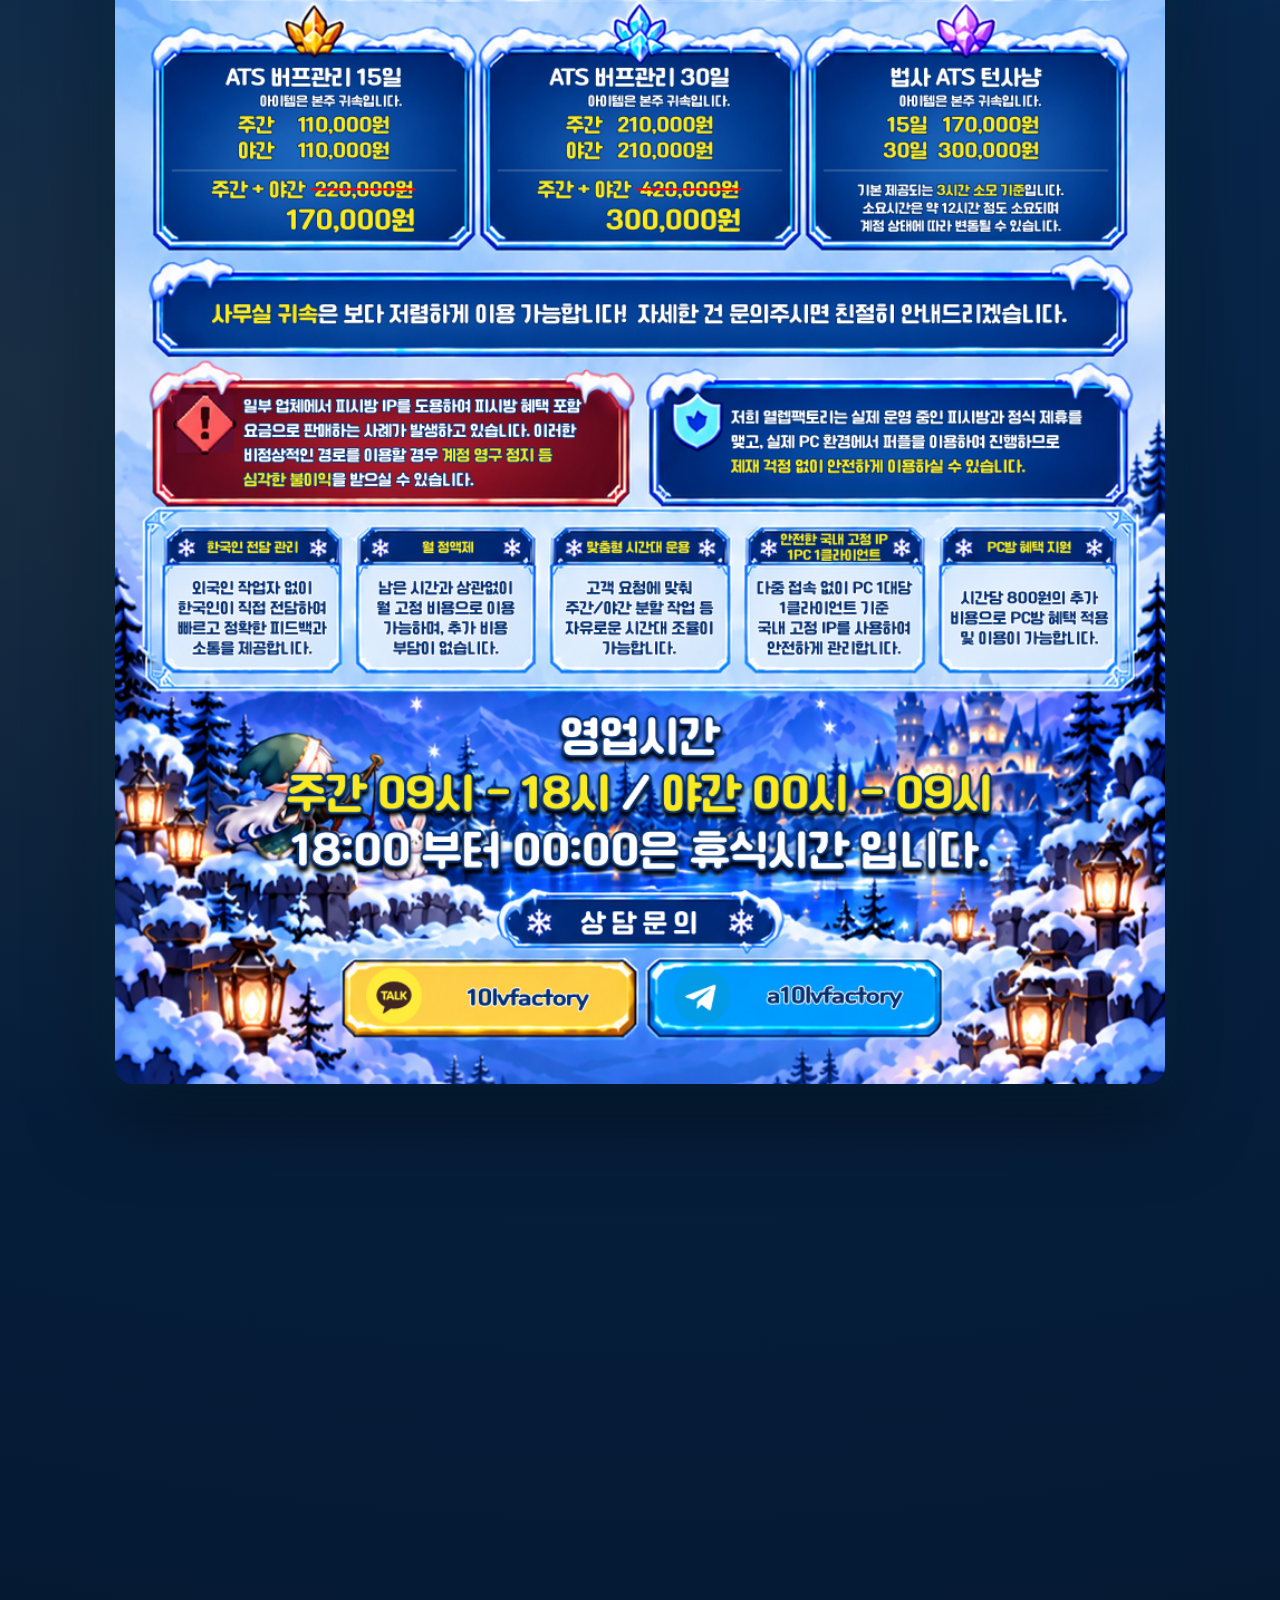
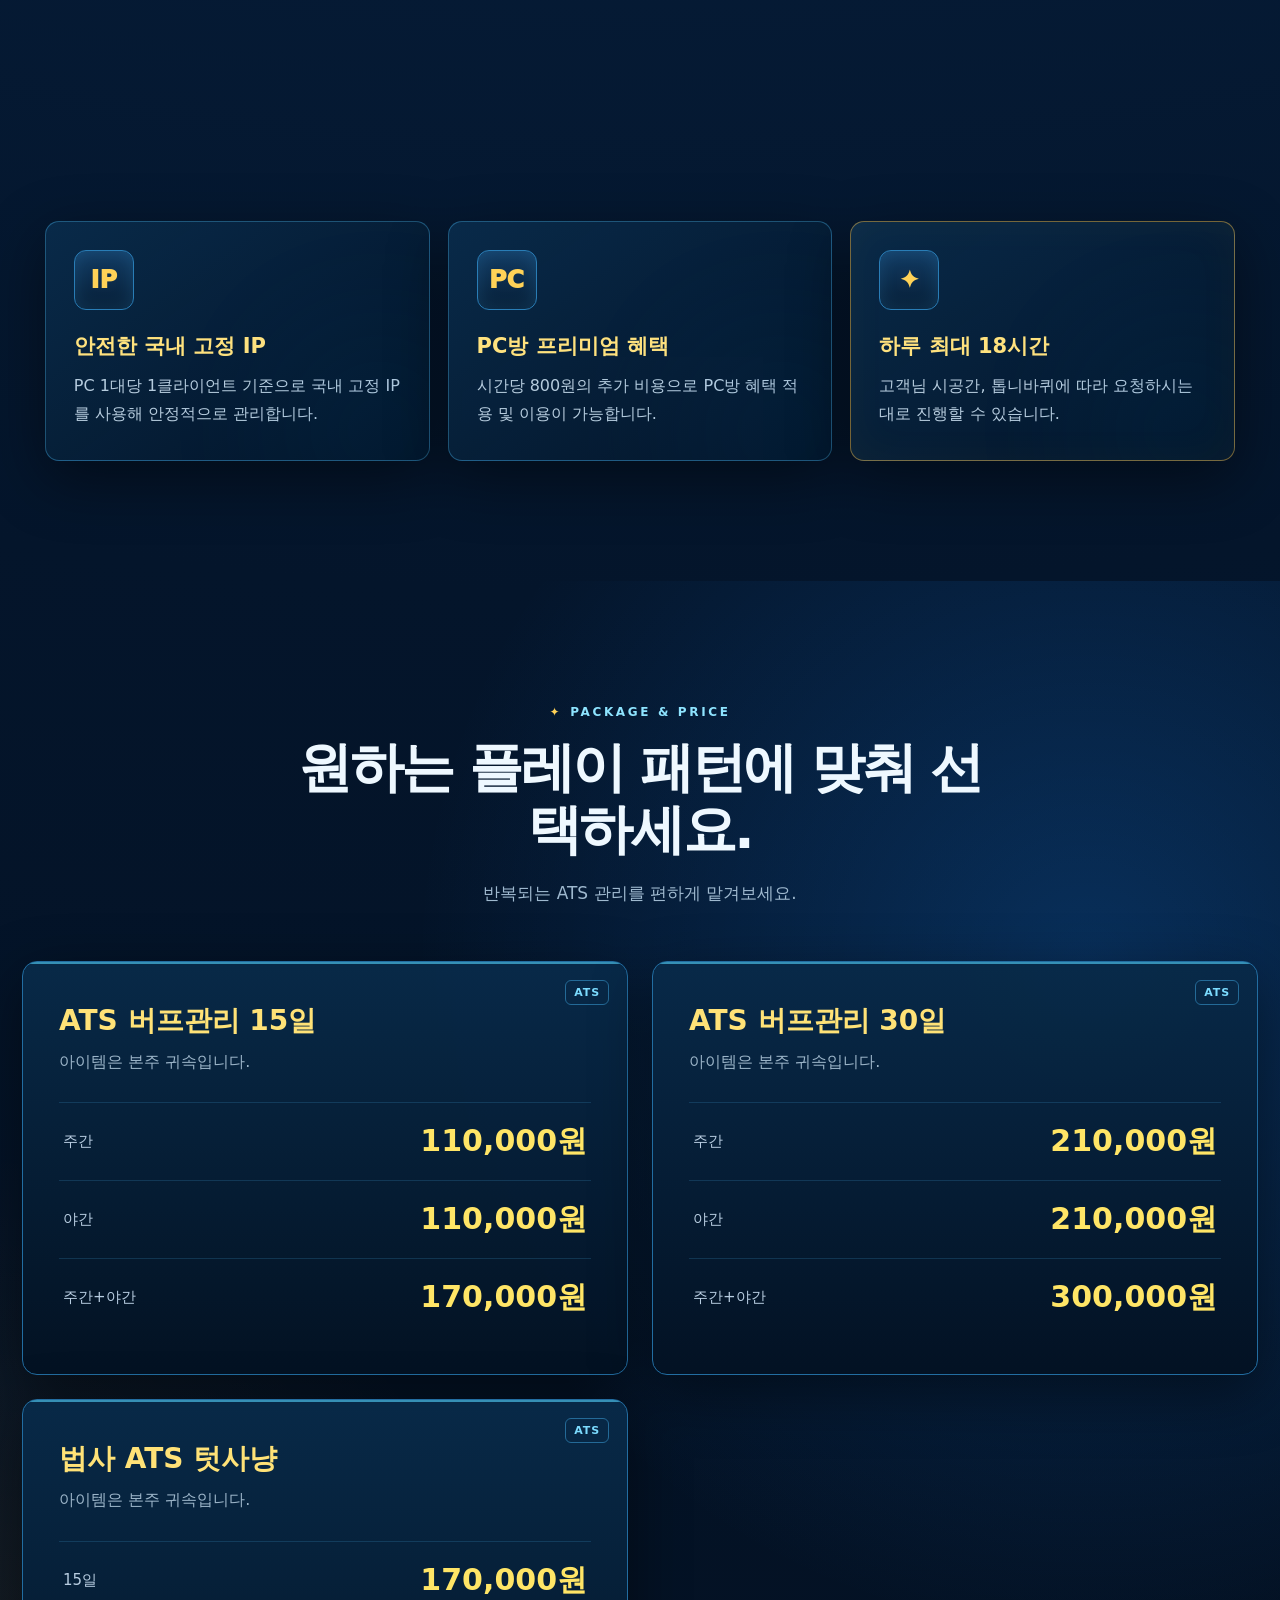
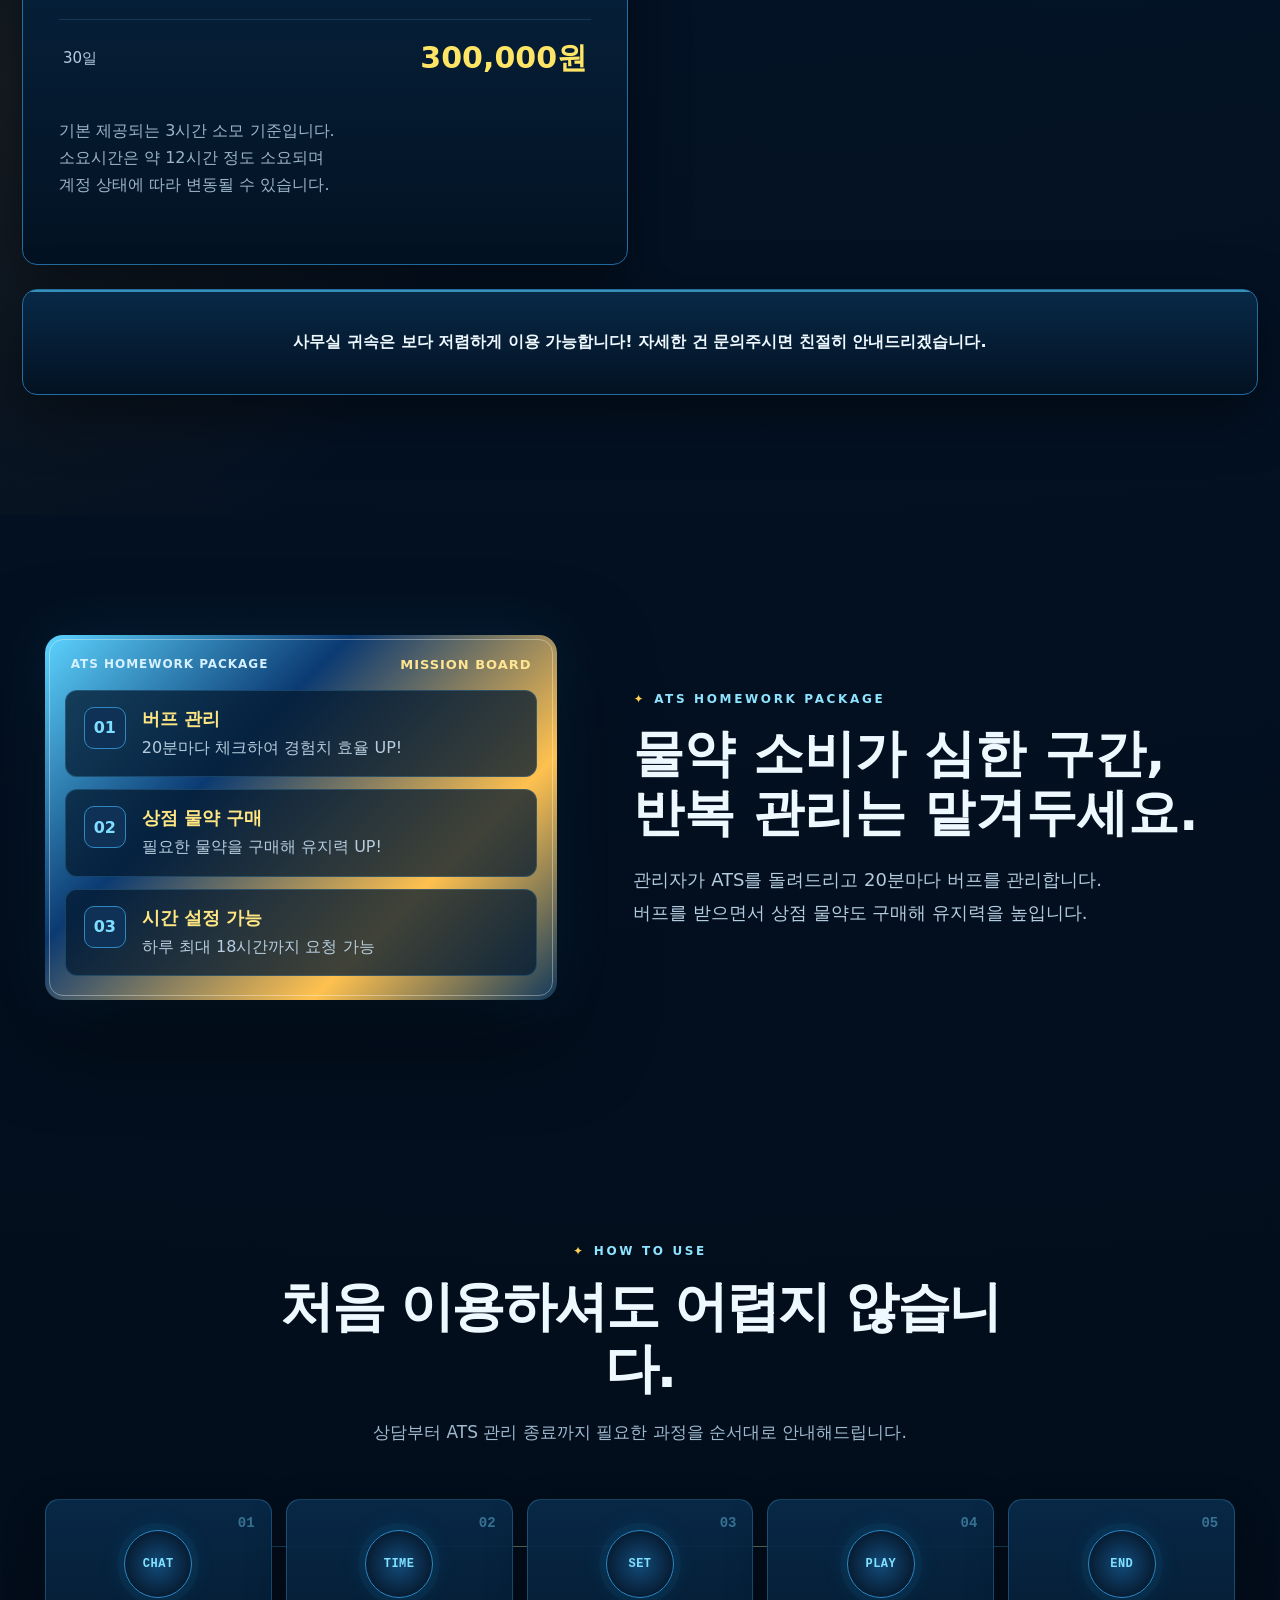
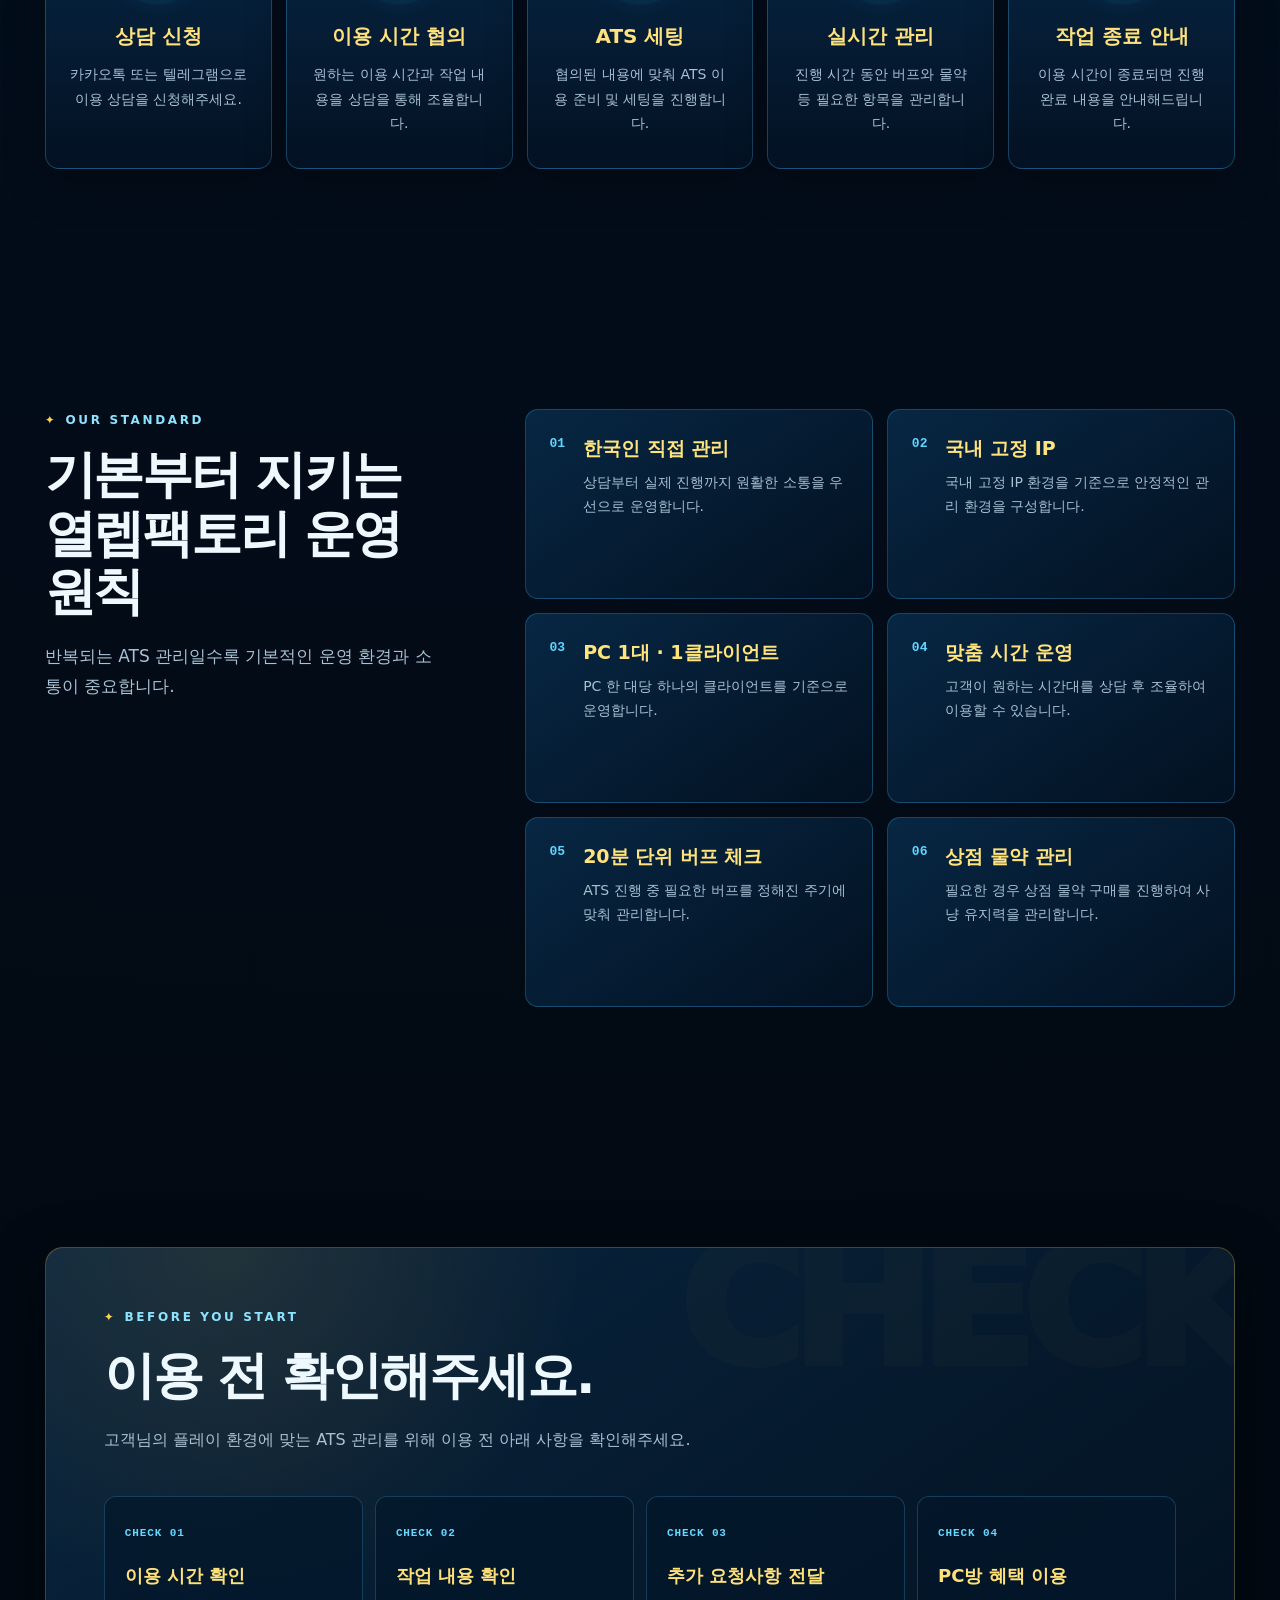
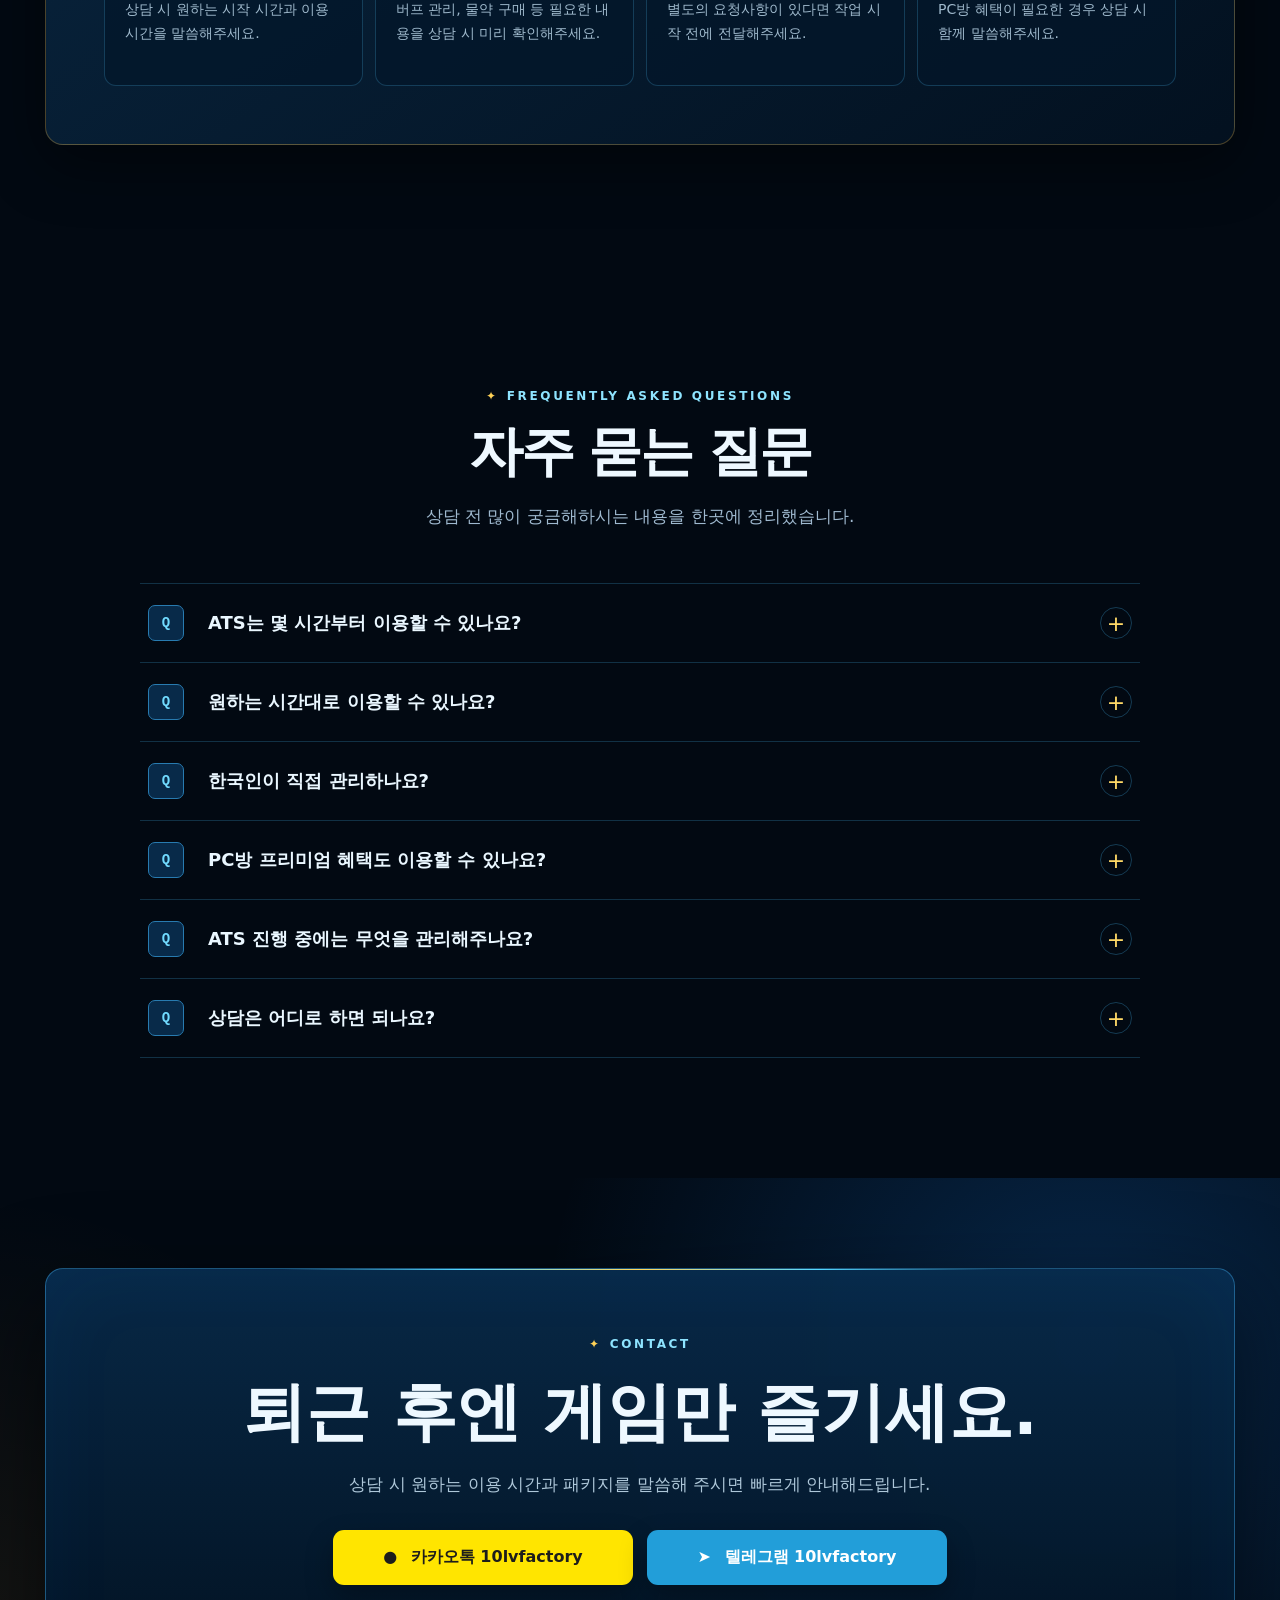
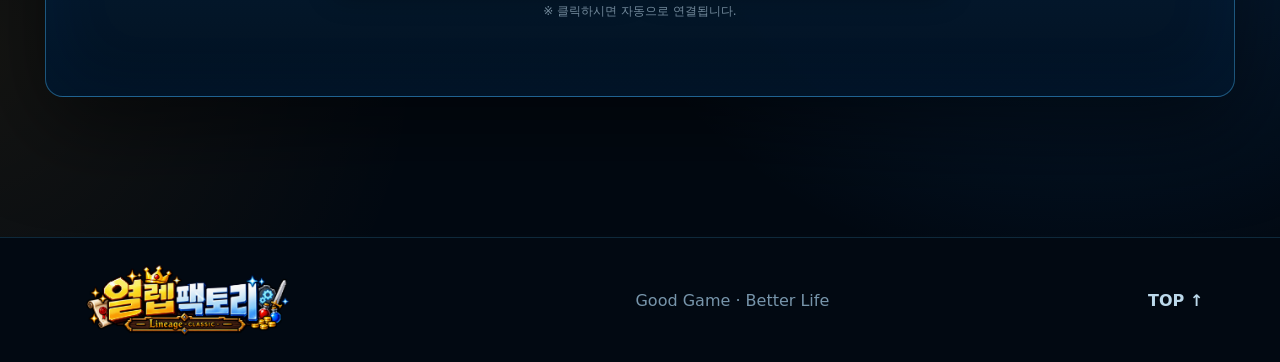
==== commit 93ad44d9: "Update index.html" ====
--- a/index.html
+++ b/index.html
@@ -10,26 +10,6 @@
   />
   <title>열렙팩토리 | Lineage Classic</title>
   <link rel="stylesheet" href="styles.css" />
-<style>
-/* ATS 요금표 전용 스타일: 기존 홈페이지의 다른 카드에는 영향 없음 */
-.ats-price-grid{display:grid;grid-template-columns:repeat(3,minmax(0,1fr));gap:14px;margin-top:40px}
-.ats-price-card{position:relative;min-width:0;padding:34px 18px 20px;text-align:center;color:#fff;background:linear-gradient(145deg,#0647a2,#002764 65%,#001b52);border:4px double #8ad7ff;border-radius:19px;box-shadow:inset 0 0 0 3px #0048ae,0 0 15px #1c8dff55}
-.ats-price-card:before{content:"";position:absolute;inset:-9px 8px auto;height:16px;background:linear-gradient(180deg,#fff,#9de8ff 55%,#2c9cf6);border-radius:60% 60% 35% 35%;filter:drop-shadow(0 2px 2px #248fff)}
-.ats-gem{position:absolute;top:-29px;left:50%;transform:translateX(-50%);font-size:38px;color:#ffb525;text-shadow:0 2px #8c3500,0 0 10px #ffde5a}
-.ats-gem.blue{color:#3fe9ff;text-shadow:0 2px #0053c2,0 0 10px #7cfaff}
-.ats-gem.purple{color:#d874ff;text-shadow:0 2px #7313b8,0 0 10px #edb1ff}
-.ats-price-card h3{font-size:clamp(16px,1.8vw,23px);font-weight:900;color:#fff;margin:0 0 4px;line-height:1.35}
-.ats-price-card>p{font-size:12px;color:#e6f4ff;font-weight:700;margin:0 0 9px}
-.ats-price-row{display:flex;justify-content:center;align-items:baseline;gap:15px;color:#ffe600;font-weight:900;font-size:clamp(15px,1.7vw,21px);line-height:1.5;white-space:nowrap}
-.ats-price-row strong{font-size:inherit;color:inherit}
-.ats-price-total{border-top:1px solid #4383c6;margin-top:10px;padding-top:7px;display:flex;flex-direction:column;align-items:center;color:#ffe600;font-weight:900;line-height:1.3}
-.ats-price-total span{font-size:clamp(13px,1.5vw,18px)}
-.ats-price-total del{color:#ff653c;text-decoration-thickness:2px}
-.ats-price-total strong{font-size:clamp(20px,2.3vw,29px);color:#ffe600}
-.ats-price-description{border-top:1px solid #4383c6;margin-top:10px;padding-top:12px;font-size:12px;font-weight:700;line-height:1.55;color:#fff}
-.ats-price-banner{margin-top:20px;padding:20px 16px;text-align:center;background:linear-gradient(180deg,#0750b6,#00215e);border:4px double #a2e7ff;border-radius:18px;color:#fff;font-size:clamp(14px,1.8vw,21px);font-weight:900;box-shadow:0 0 14px #1689ff66}
-@media(max-width:760px){.ats-price-grid{grid-template-columns:1fr;gap:36px}.ats-price-card{max-width:460px;width:100%;margin:auto;padding:34px 22px 23px}.ats-price-card h3{font-size:22px}.ats-price-row{font-size:21px}.ats-price-total strong{font-size:28px}.ats-price-description{font-size:13px}}
-</style>
 </head>
 
 <body>
@@ -245,33 +225,50 @@
     </p>
   </div>
 
-  <div class="ats-price-grid">
-    <article class="ats-price-card reveal">
-      <div class="ats-gem">✦</div>
+  <div class="pricing-grid">
+
+    <!-- ATS 버프관리 15일 -->
+    <article class="price-card reveal">
+      <div class="badge">ATS</div>
       <h3>ATS 버프관리 15일</h3>
-      <p>아이템은 본주 귀속입니다.</p>
-      <div class="ats-price-row"><span>주간</span><strong>110,000원</strong></div>
-      <div class="ats-price-row"><span>야간</span><strong>110,000원</strong></div>
-      <div class="ats-price-total"><span>주간 + 야간 <del>220,000원</del></span><strong>170,000원</strong></div>
+      <p class="price-note">아이템은 본주 귀속입니다.</p>
+      <div class="price-line highlight"><span>주간</span><strong>110,000원</strong></div>
+      <div class="price-line highlight"><span>야간</span><strong>110,000원</strong></div>
+      <div class="price-line highlight"><span>주간+야간</span><strong>170,000원</strong></div>
     </article>
-    <article class="ats-price-card reveal delay-1">
-      <div class="ats-gem blue">✦</div>
+
+    <!-- ATS 버프관리 30일 -->
+    <article class="price-card reveal delay-1">
+      <div class="badge">ATS</div>
       <h3>ATS 버프관리 30일</h3>
-      <p>아이템은 본주 귀속입니다.</p>
-      <div class="ats-price-row"><span>주간</span><strong>210,000원</strong></div>
-      <div class="ats-price-row"><span>야간</span><strong>210,000원</strong></div>
-      <div class="ats-price-total"><span>주간 + 야간 <del>420,000원</del></span><strong>300,000원</strong></div>
+      <p class="price-note">아이템은 본주 귀속입니다.</p>
+      <div class="price-line highlight"><span>주간</span><strong>210,000원</strong></div>
+      <div class="price-line highlight"><span>야간</span><strong>210,000원</strong></div>
+      <div class="price-line highlight"><span>주간+야간</span><strong>300,000원</strong></div>
     </article>
-    <article class="ats-price-card reveal delay-2">
-      <div class="ats-gem purple">✦</div>
-      <h3>법사 ATS 턴사냥</h3>
-      <p>아이템은 본주 귀속입니다.</p>
-      <div class="ats-price-row"><span>15일</span><strong>170,000원</strong></div>
-      <div class="ats-price-row"><span>30일</span><strong>300,000원</strong></div>
-      <div class="ats-price-description">기본 제공되는 3시간 소모 기준입니다.<br>소요시간은 약 12시간 정도 소요되며<br>계정 상태에 따라 변동될 수 있습니다.</div>
+
+    <!-- 법사 ATS 텃사냥 -->
+    <article class="price-card reveal delay-2">
+      <div class="badge">ATS</div>
+      <h3>법사 ATS 텃사냥</h3>
+      <p class="price-note">아이템은 본주 귀속입니다.</p>
+      <div class="price-line highlight"><span>15일</span><strong>170,000원</strong></div>
+      <div class="price-line highlight"><span>30일</span><strong>300,000원</strong></div>
+      <p class="price-note" style="margin-top:20px;line-height:1.7;">
+        기본 제공되는 3시간 소모 기준입니다.<br />
+        소요시간은 약 12시간 정도 소요되며<br />
+        계정 상태에 따라 변동될 수 있습니다.
+      </p>
     </article>
+
   </div>
-  <div class="ats-price-banner reveal">사무실 귀속은 보다 저렴하게 이용 가능합니다! 자세한 건 문의주시면 친절히 안내드리겠습니다.</div>
+
+  <!-- 사무실 귀속 안내: 기존 카드 스타일 유지 -->
+  <div class="price-card reveal" style="margin-top:24px;text-align:center;">
+    <p style="margin:0;line-height:1.7;font-weight:700;">
+      사무실 귀속은 보다 저렴하게 이용 가능합니다! 자세한 건 문의주시면 친절히 안내드리겠습니다.
+    </p>
+  </div>
 </section>
 
 
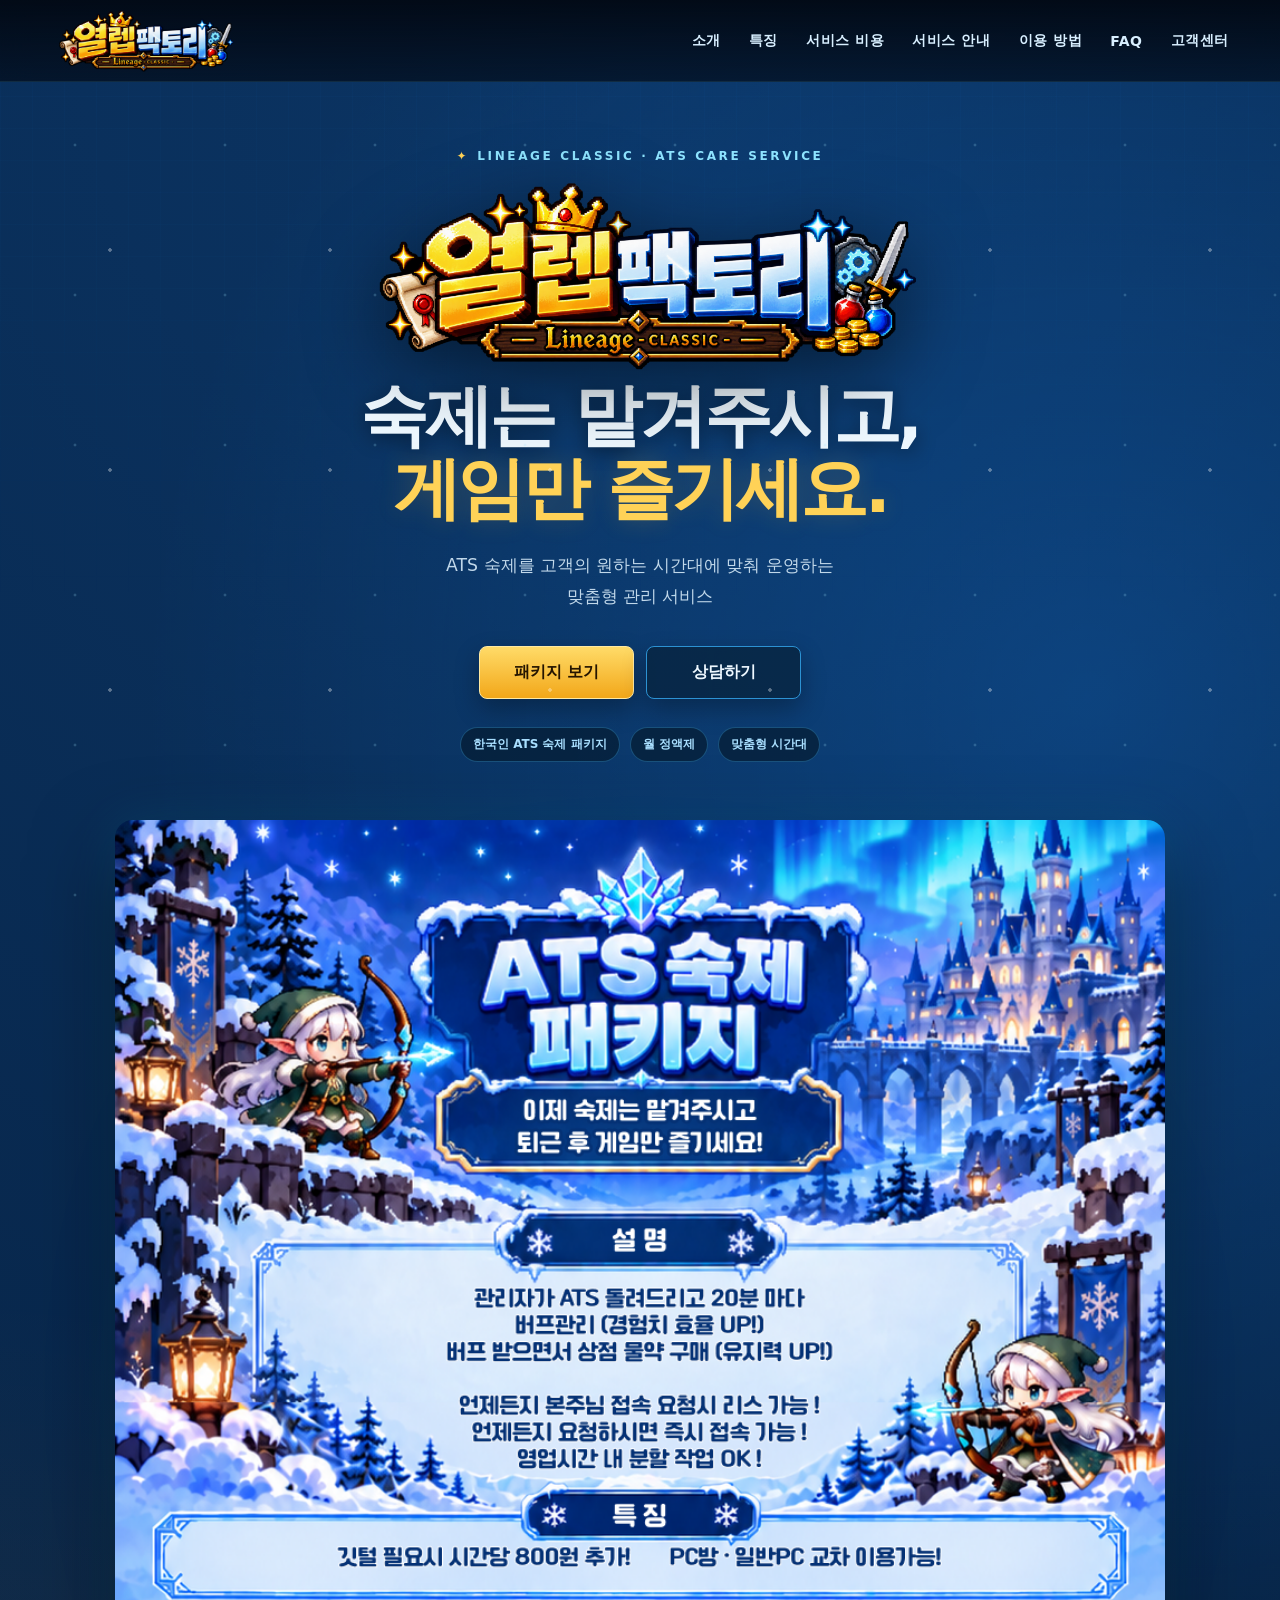
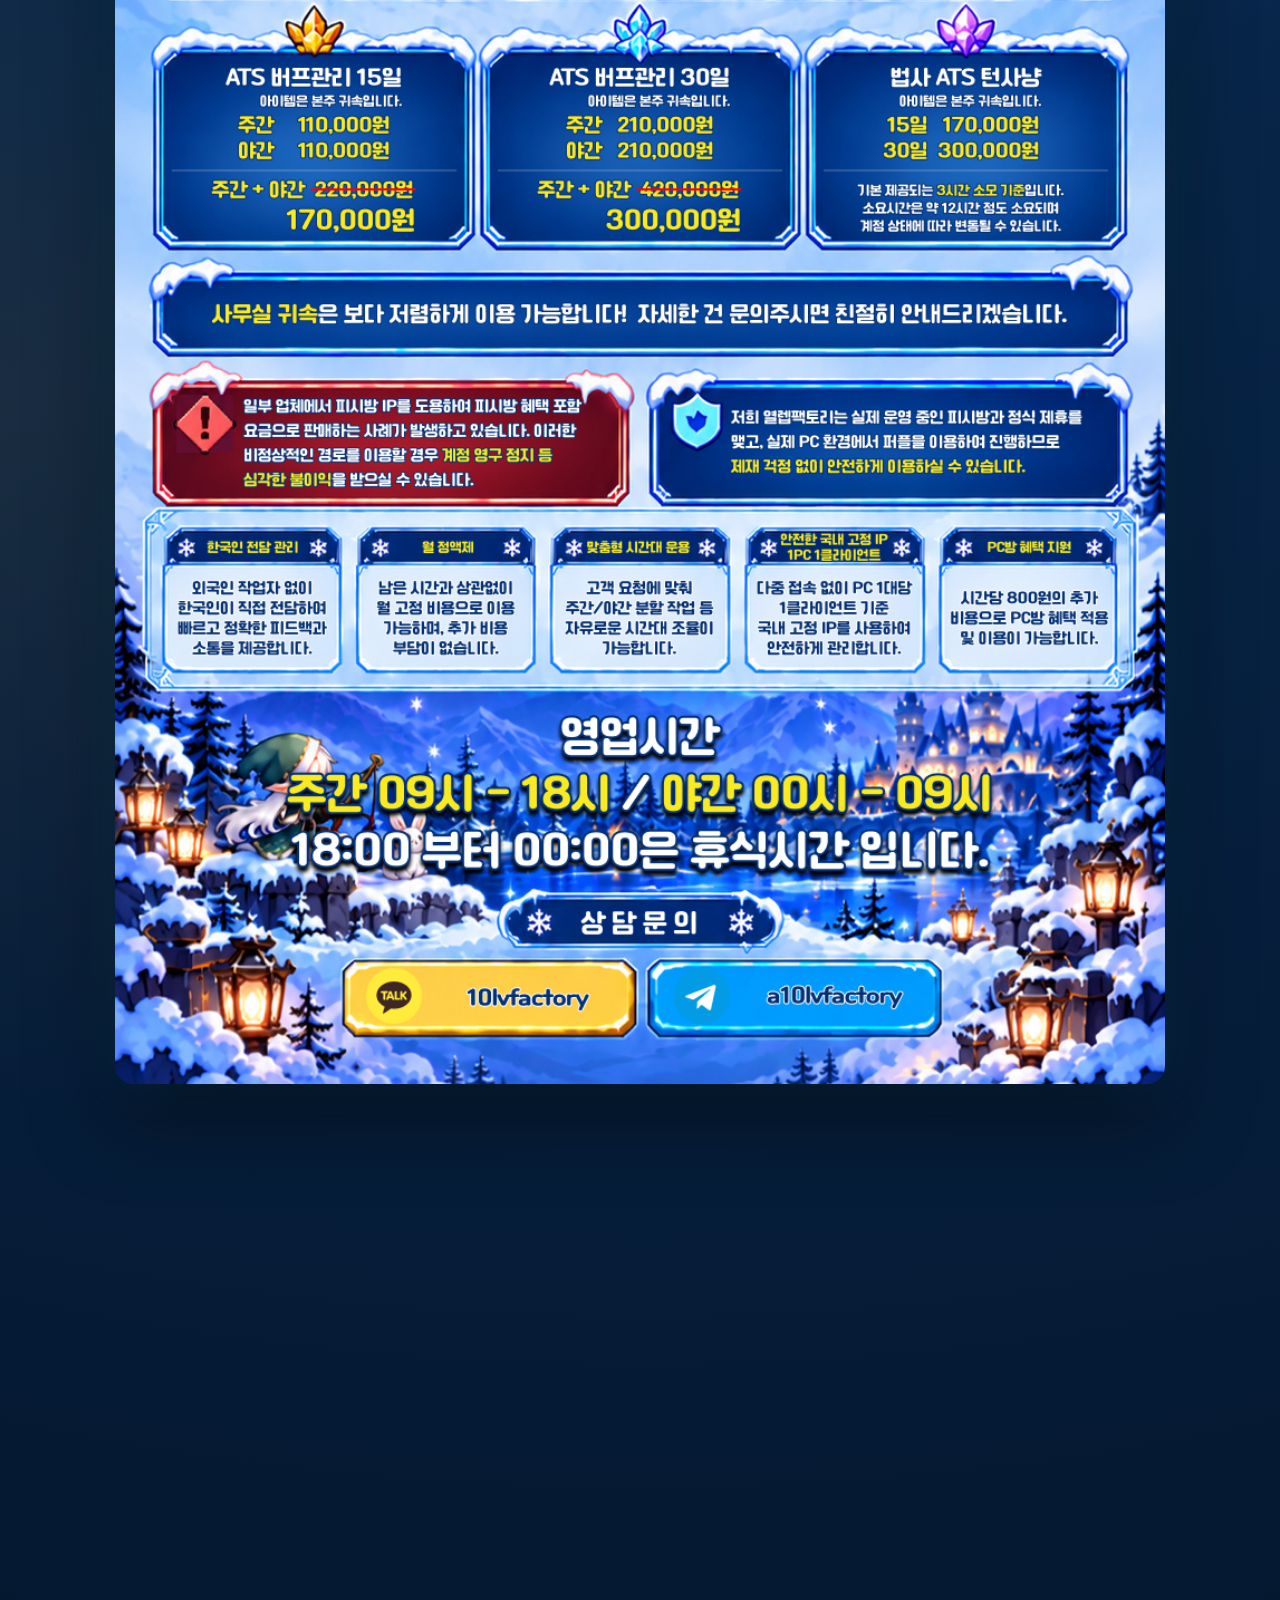
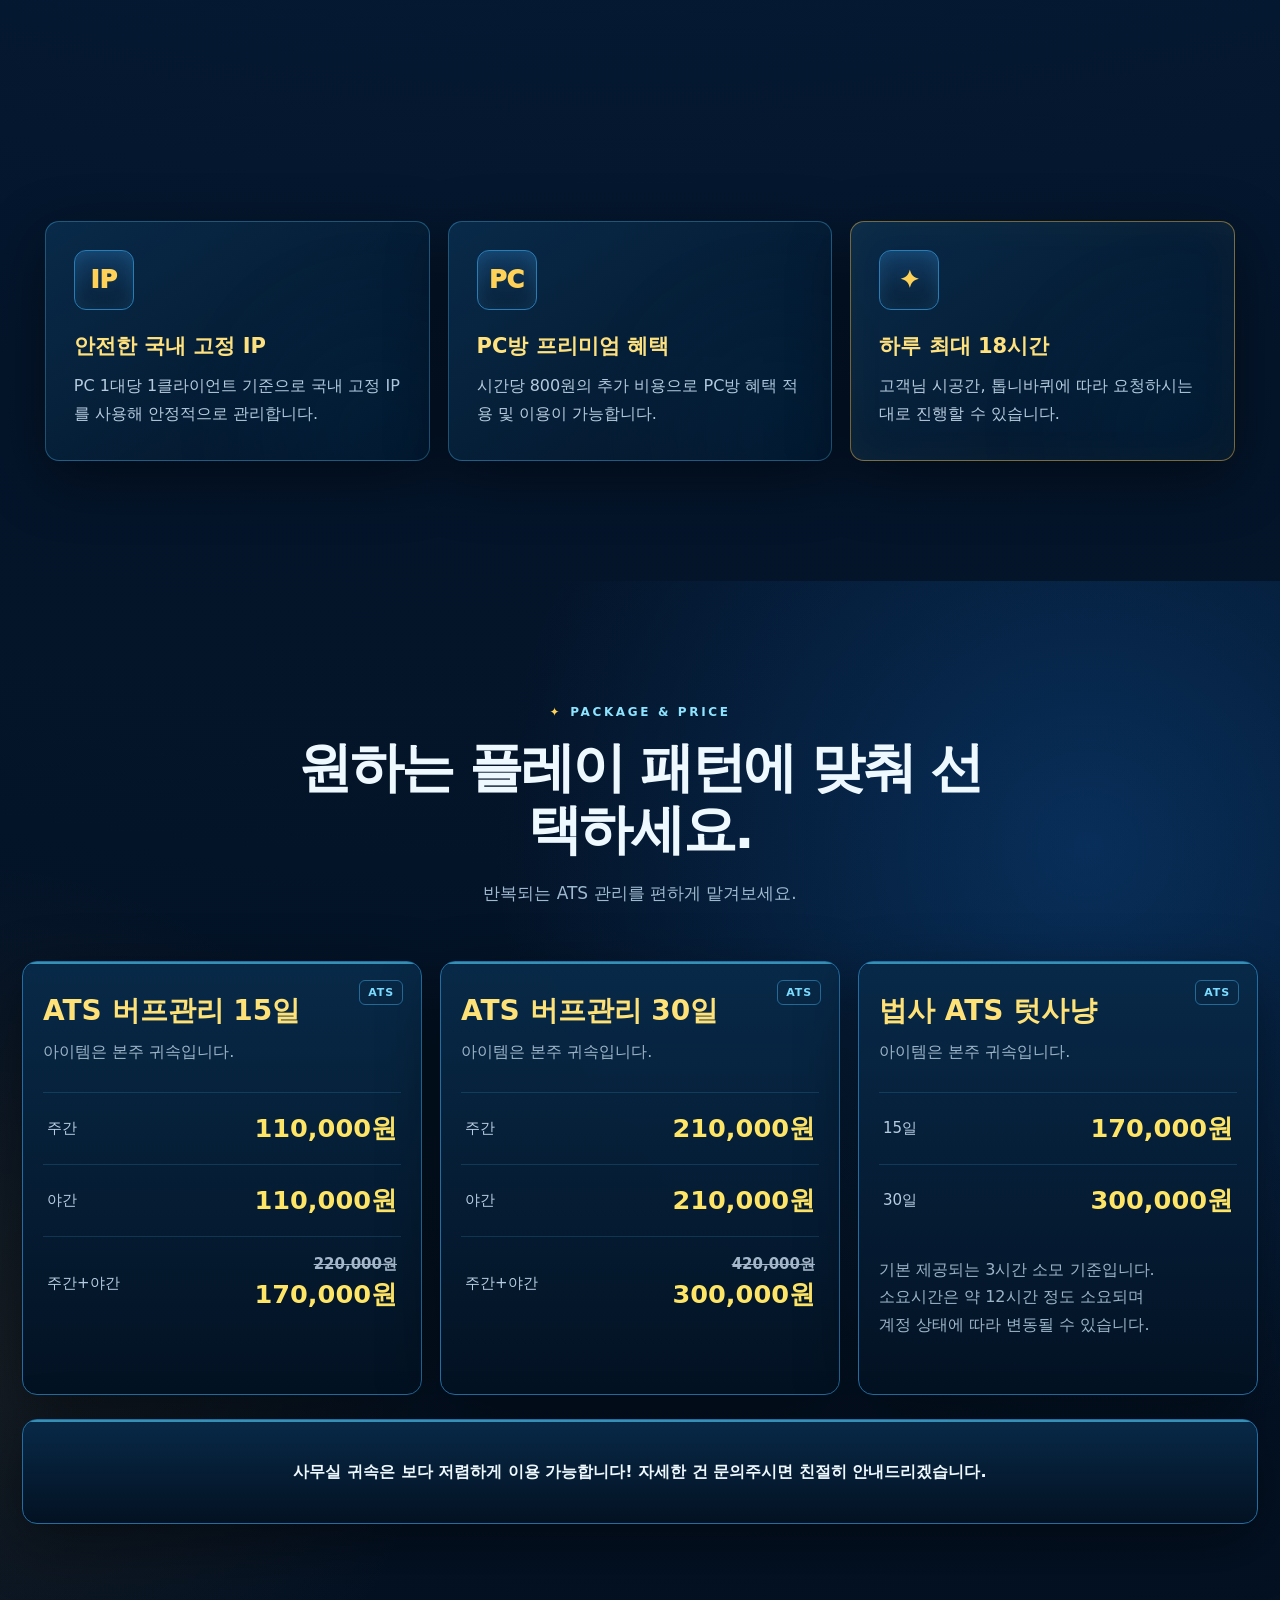
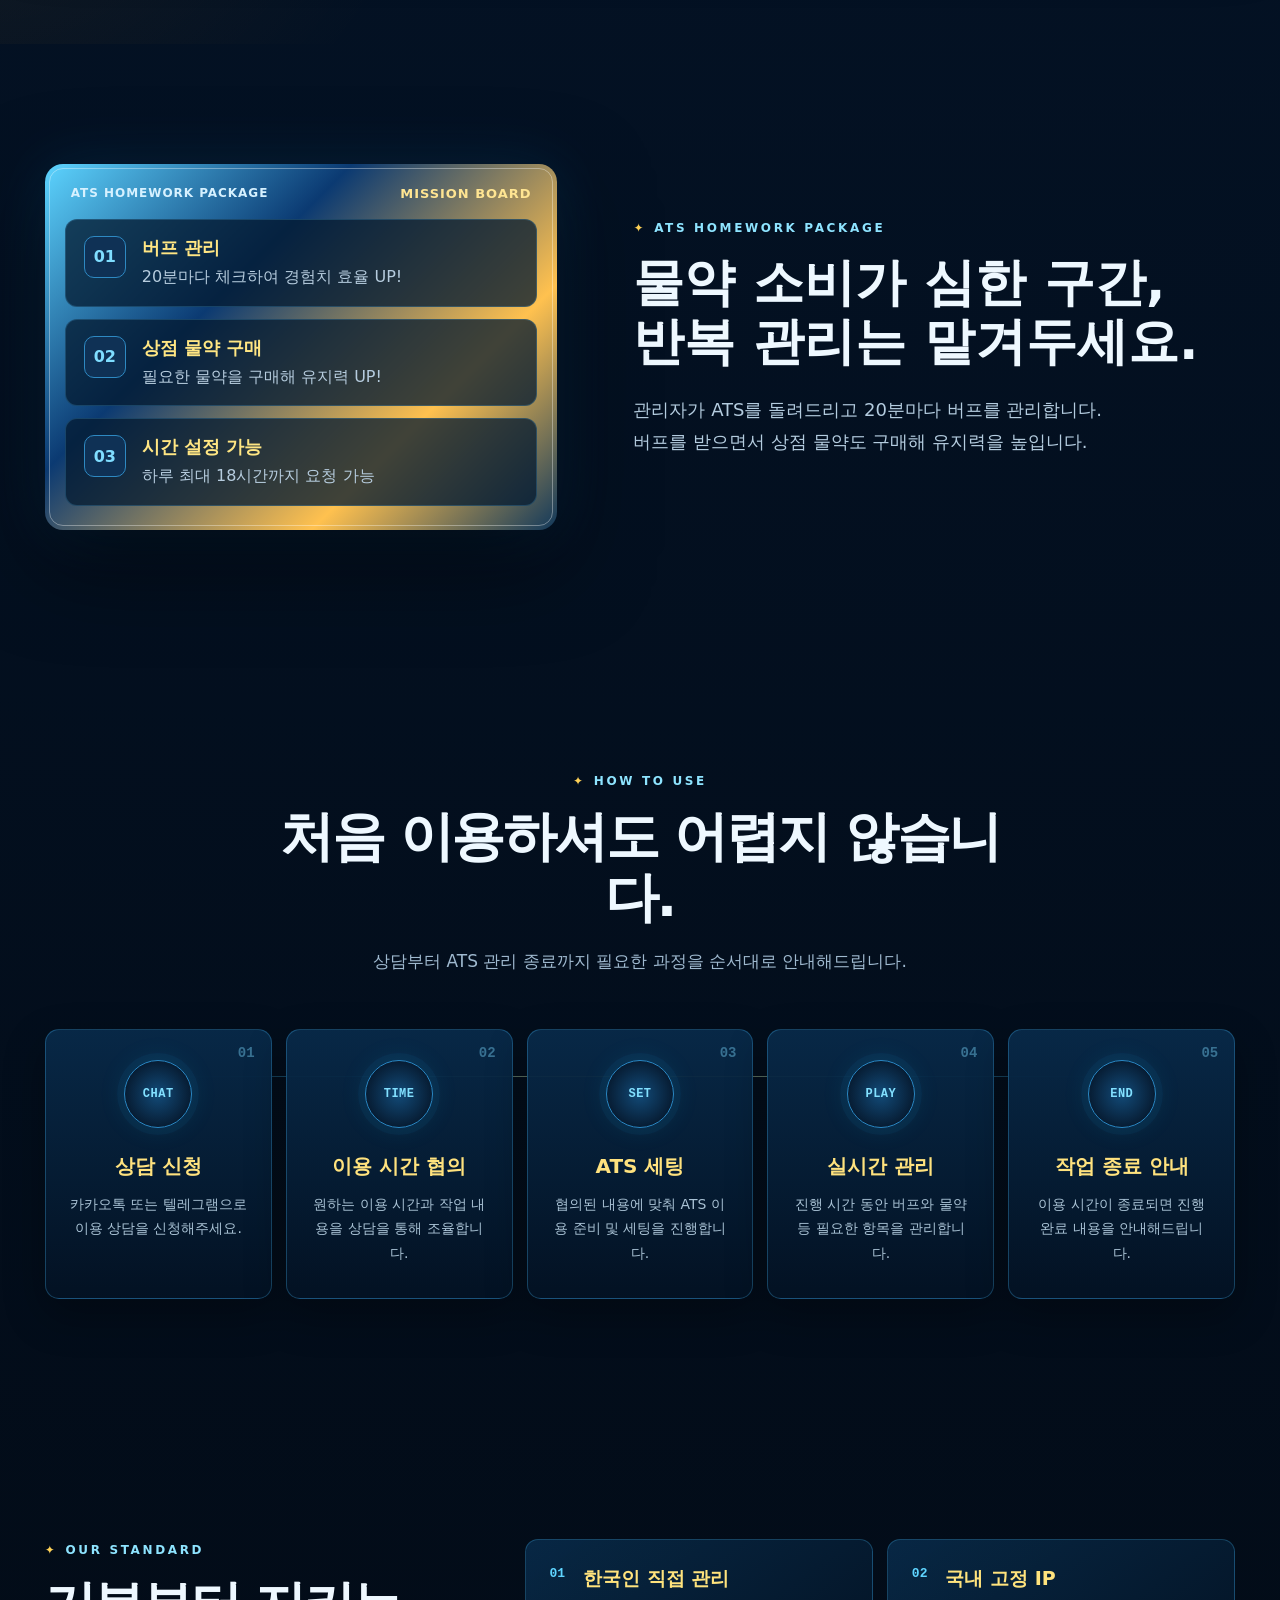
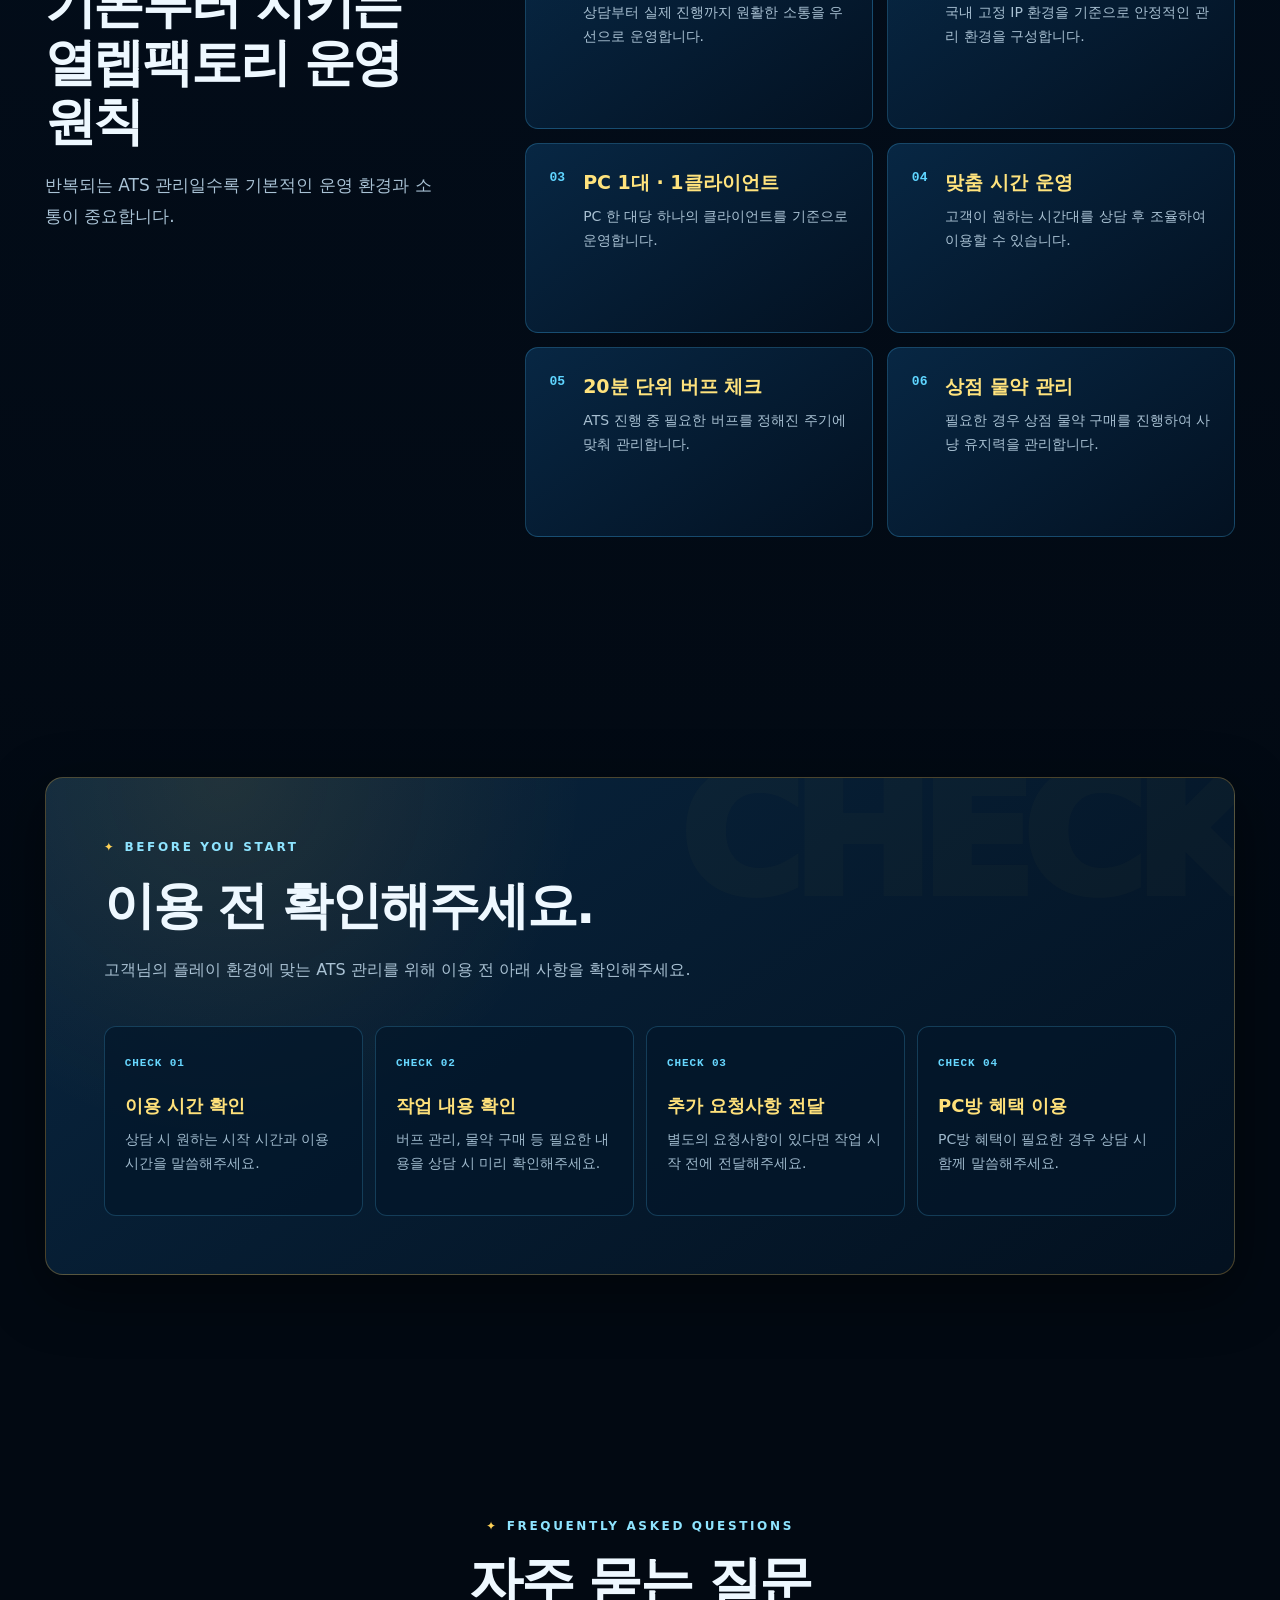
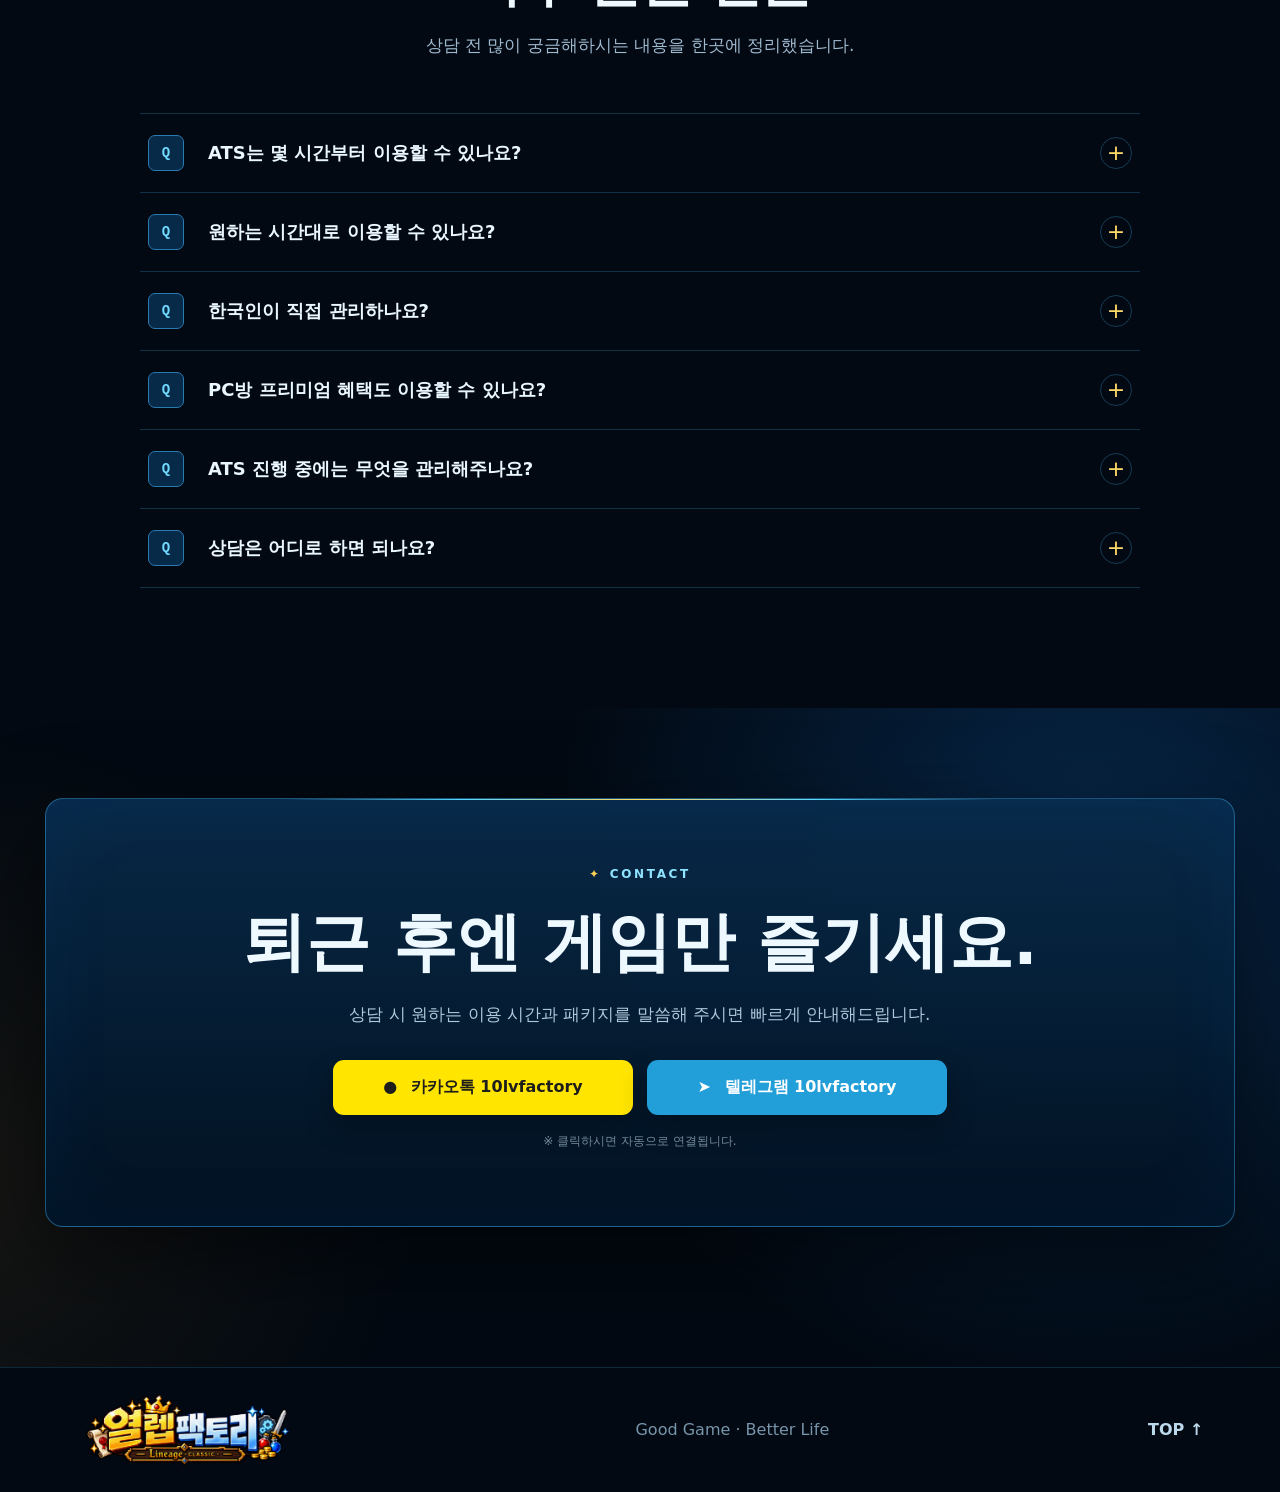
==== commit 5bed390b: "Update index.html" ====
--- a/index.html
+++ b/index.html
@@ -10,6 +10,37 @@
   />
   <title>열렙팩토리 | Lineage Classic</title>
   <link rel="stylesheet" href="styles.css" />
+
+  <style>
+    /* 요금제 카드만 3열로 조정: 기존 색상과 테두리는 유지 */
+    #pricing .pricing-grid-three {
+      display: grid;
+      grid-template-columns: repeat(3, minmax(0, 1fr));
+      gap: 18px;
+      align-items: stretch;
+    }
+    #pricing .pricing-grid-three > .price-card {
+      min-width: 0;
+      width: 100%;
+      box-sizing: border-box;
+      padding: 28px 20px;
+    }
+    #pricing .pricing-grid-three .price-line { gap: 8px; }
+    #pricing .pricing-grid-three .price-line strong { font-size: clamp(19px, 2vw, 29px); white-space: nowrap; }
+    #pricing .combo-price .price-values {
+      display: flex; flex-direction: column; align-items: flex-end; gap: 3px;
+      min-width: 0;
+    }
+    #pricing .combo-price del { color: #a5b8cb; font-size: 15px; font-weight: 600; white-space: nowrap; }
+    @media (max-width: 960px) {
+      #pricing .pricing-grid-three { grid-template-columns: repeat(2, minmax(0, 1fr)); }
+    }
+    @media (max-width: 640px) {
+      #pricing .pricing-grid-three { grid-template-columns: 1fr; }
+      #pricing .pricing-grid-three > .price-card { padding: 26px 20px; }
+      #pricing .pricing-grid-three .price-line strong { font-size: 26px; }
+    }
+  </style>
 </head>
 
 <body>
@@ -225,7 +256,7 @@
     </p>
   </div>
 
-  <div class="pricing-grid">
+  <div class="pricing-grid pricing-grid-three">
 
     <!-- ATS 버프관리 15일 -->
     <article class="price-card reveal">
@@ -234,7 +265,7 @@
       <p class="price-note">아이템은 본주 귀속입니다.</p>
       <div class="price-line highlight"><span>주간</span><strong>110,000원</strong></div>
       <div class="price-line highlight"><span>야간</span><strong>110,000원</strong></div>
-      <div class="price-line highlight"><span>주간+야간</span><strong>170,000원</strong></div>
+      <div class="price-line highlight combo-price"><span>주간+야간</span><div class="price-values"><del>220,000원</del><strong>170,000원</strong></div></div>
     </article>
 
     <!-- ATS 버프관리 30일 -->
@@ -244,7 +275,7 @@
       <p class="price-note">아이템은 본주 귀속입니다.</p>
       <div class="price-line highlight"><span>주간</span><strong>210,000원</strong></div>
       <div class="price-line highlight"><span>야간</span><strong>210,000원</strong></div>
-      <div class="price-line highlight"><span>주간+야간</span><strong>300,000원</strong></div>
+      <div class="price-line highlight combo-price"><span>주간+야간</span><div class="price-values"><del>420,000원</del><strong>300,000원</strong></div></div>
     </article>
 
     <!-- 법사 ATS 텃사냥 -->
